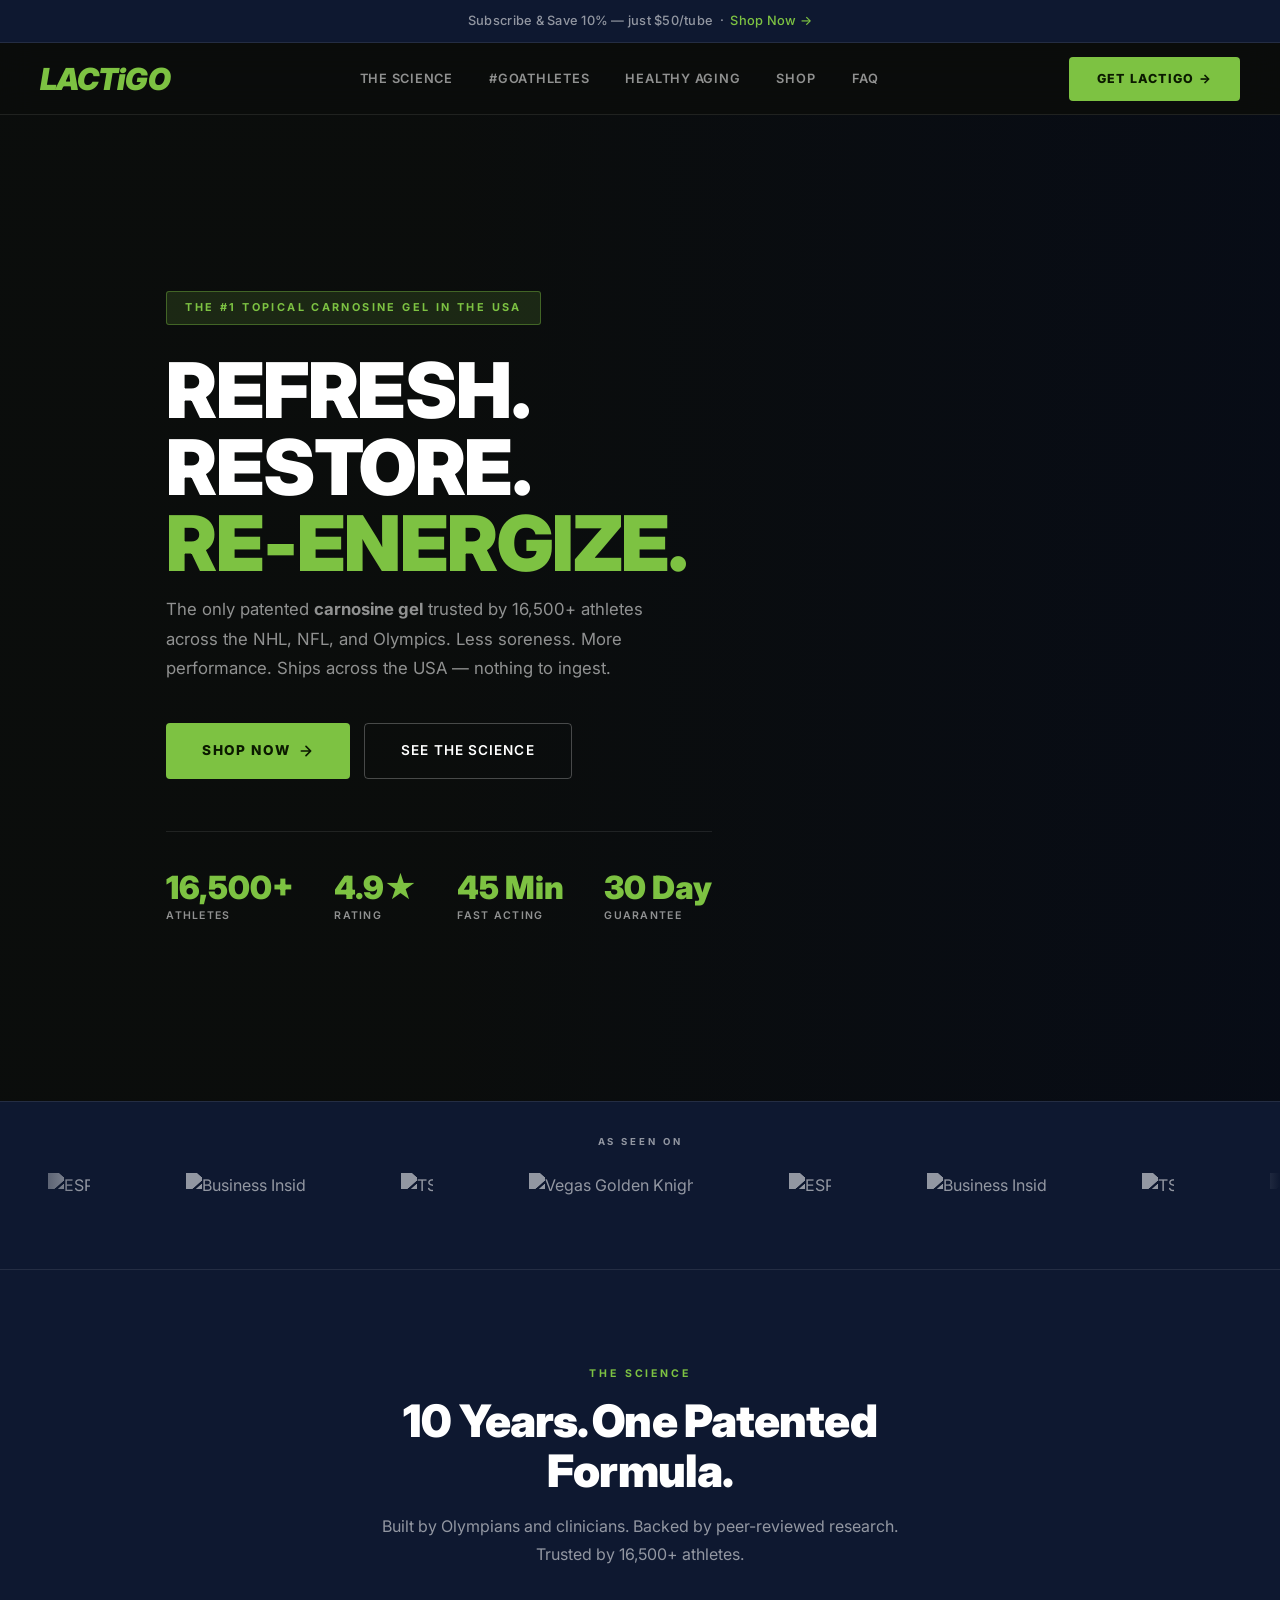
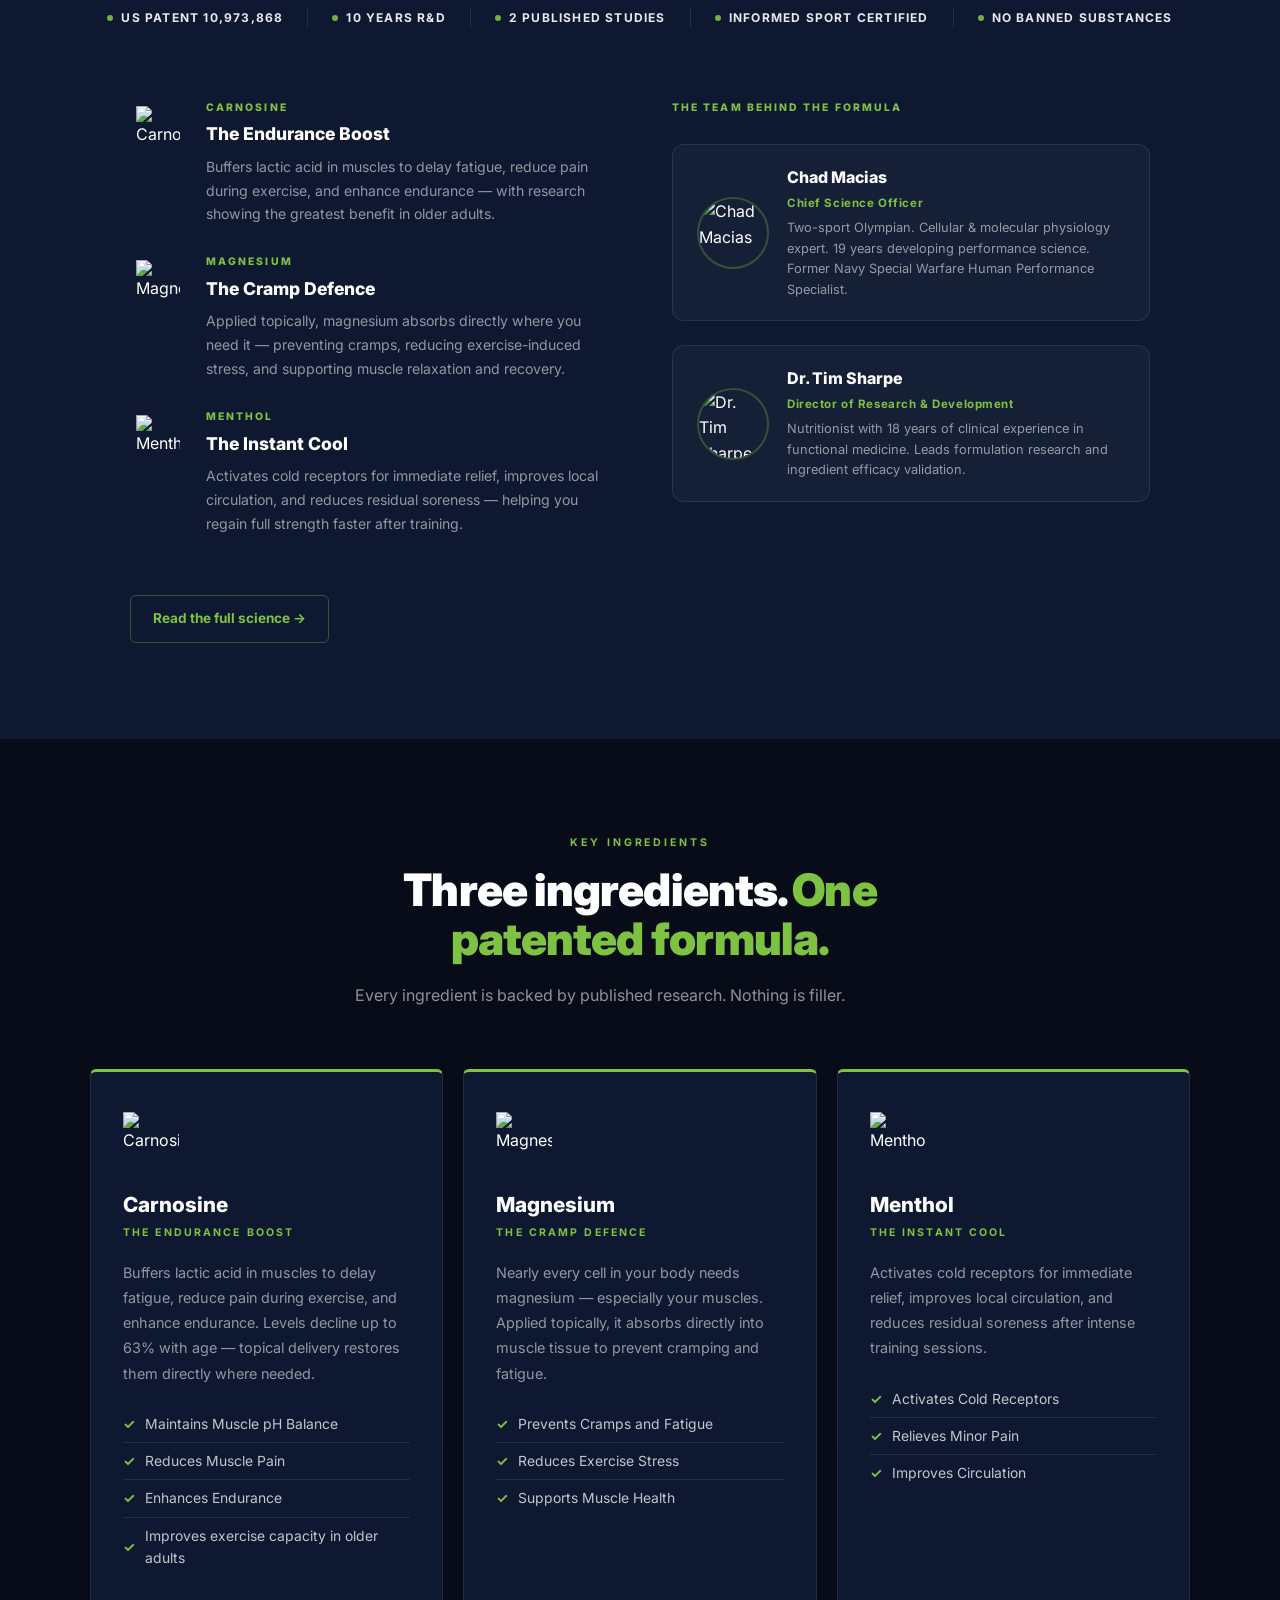
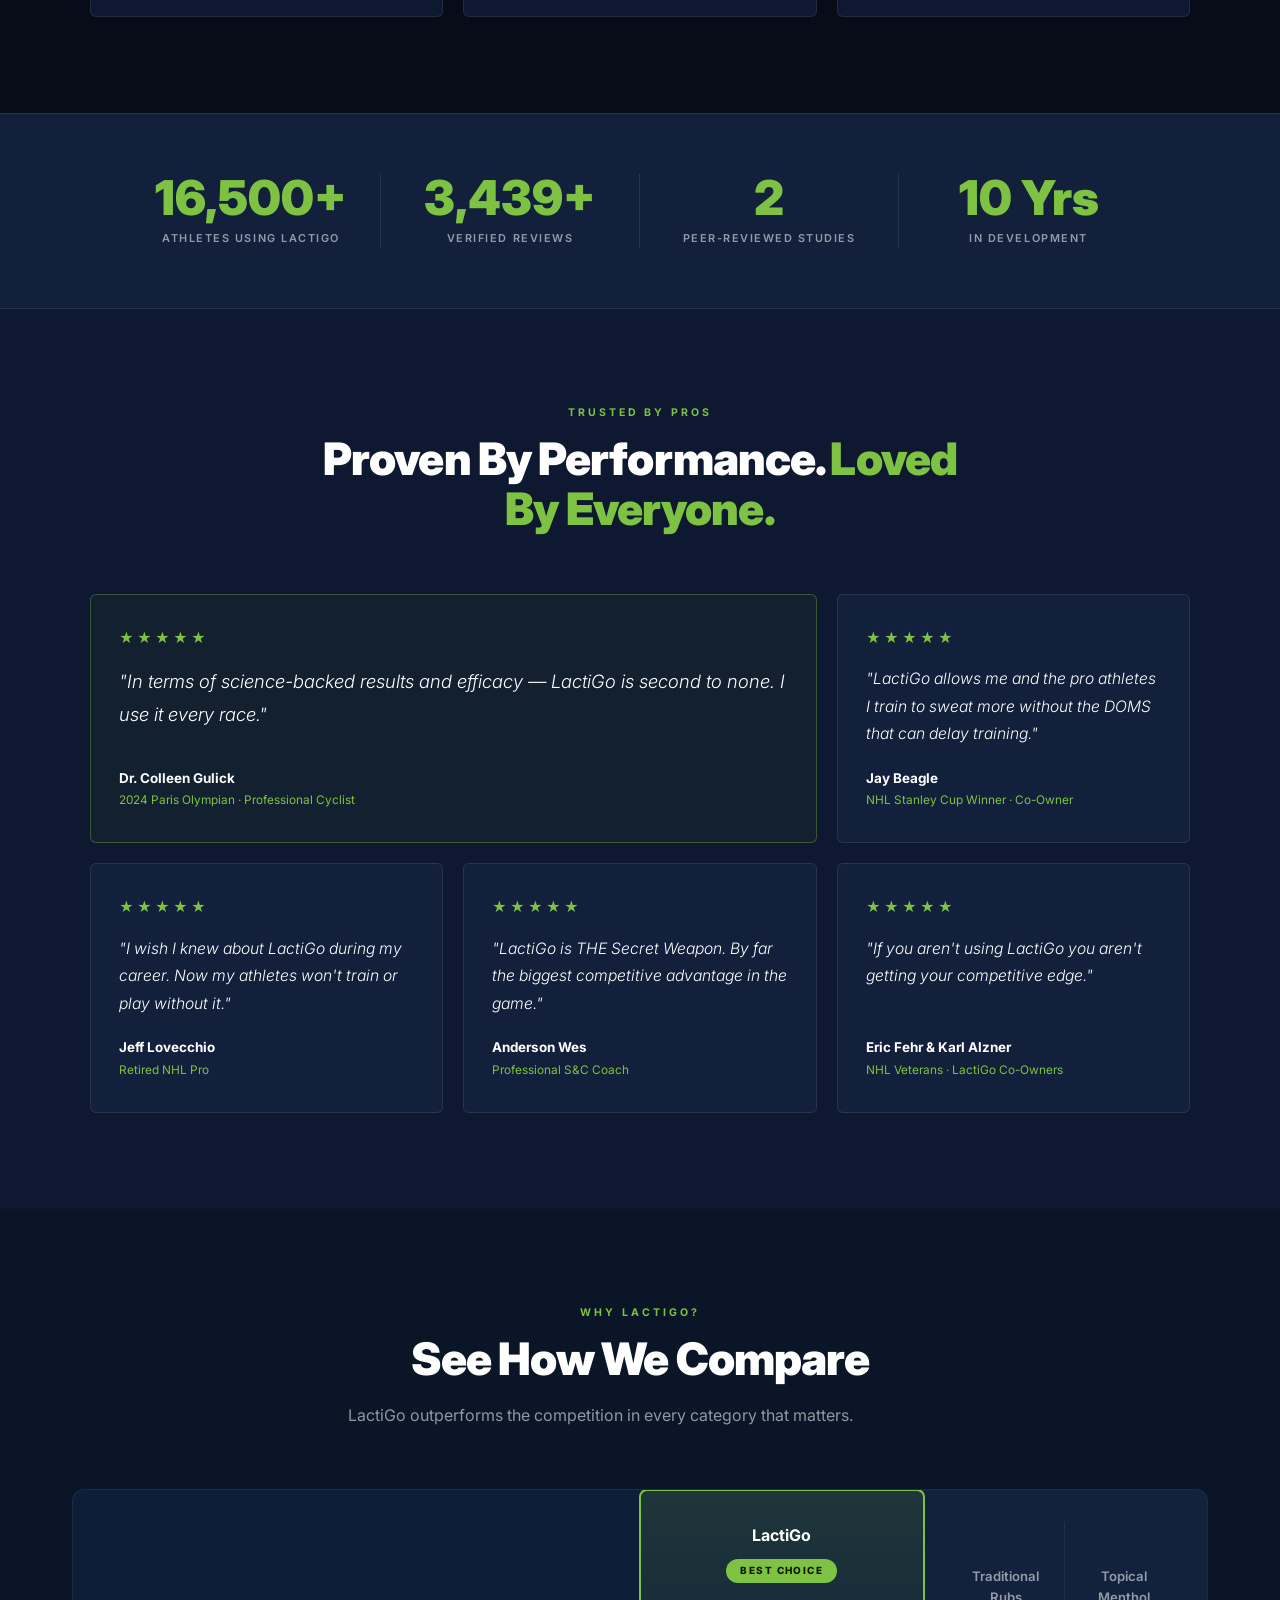
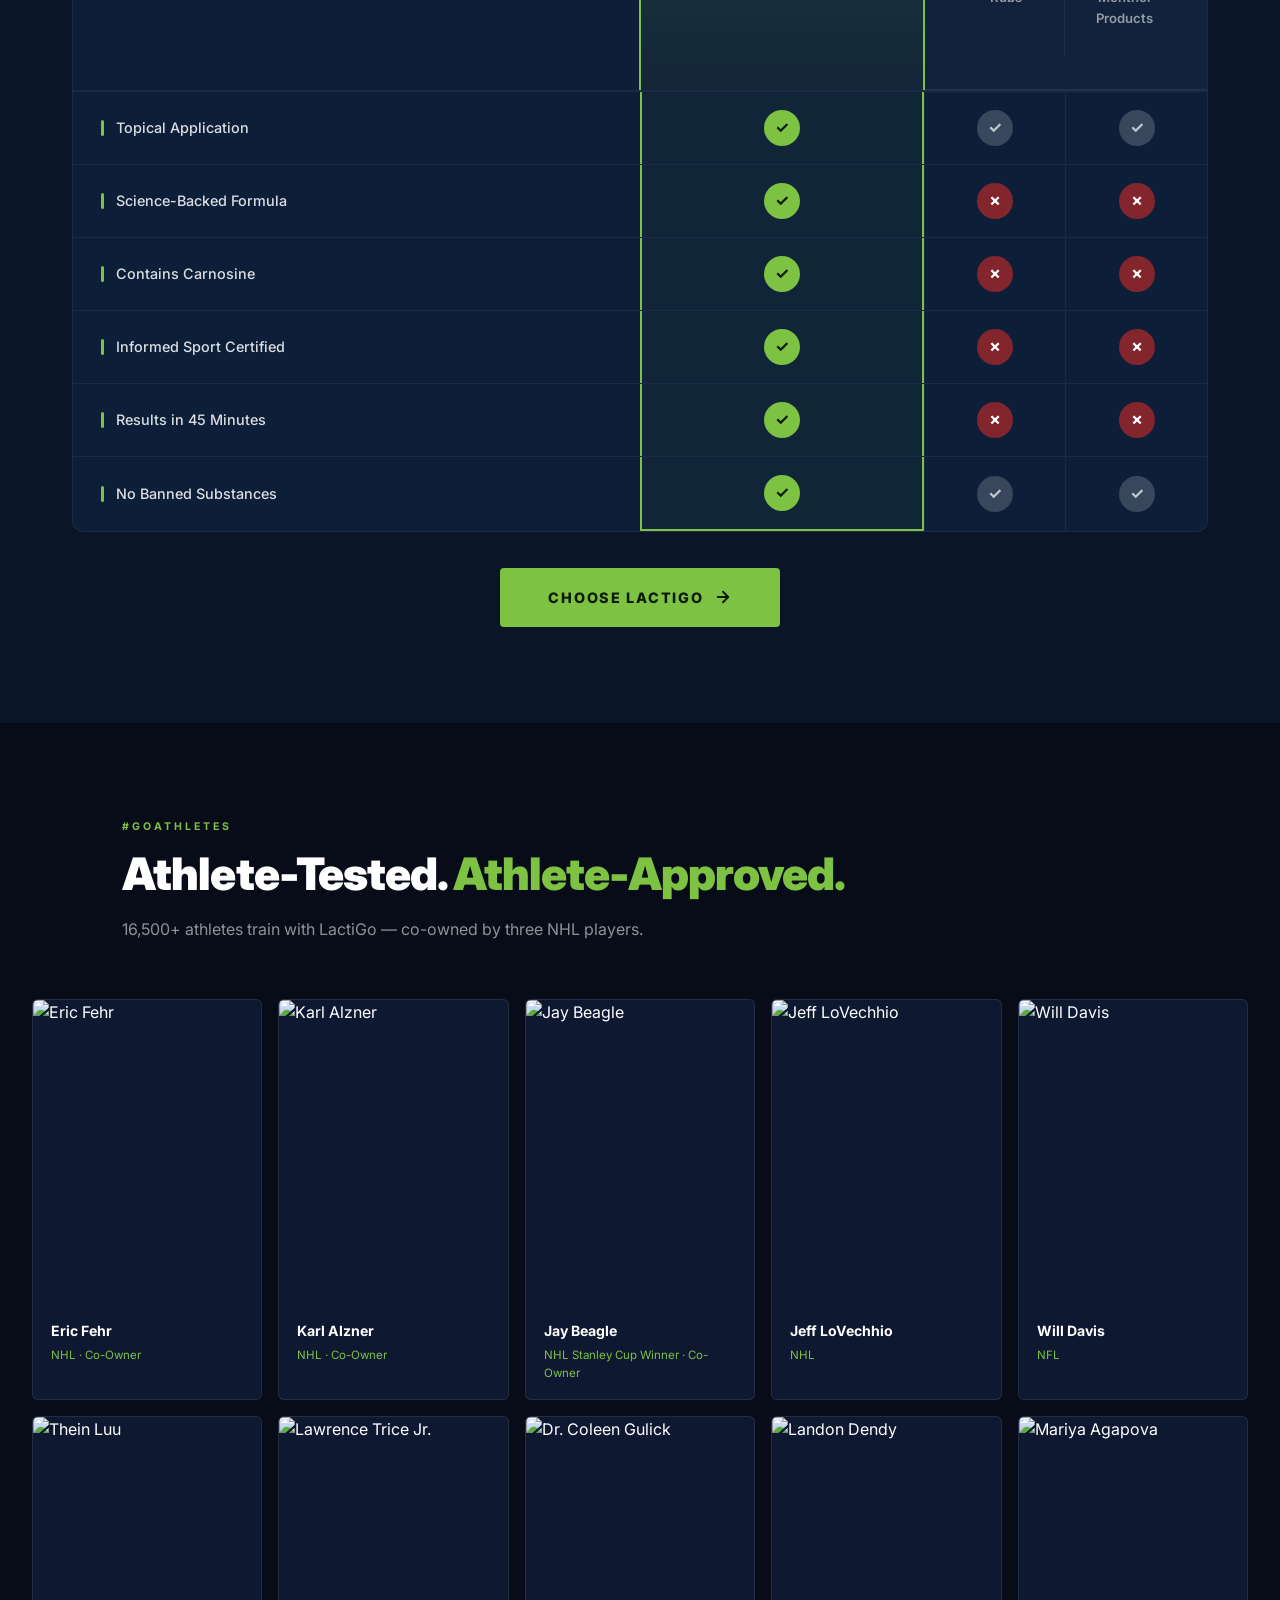
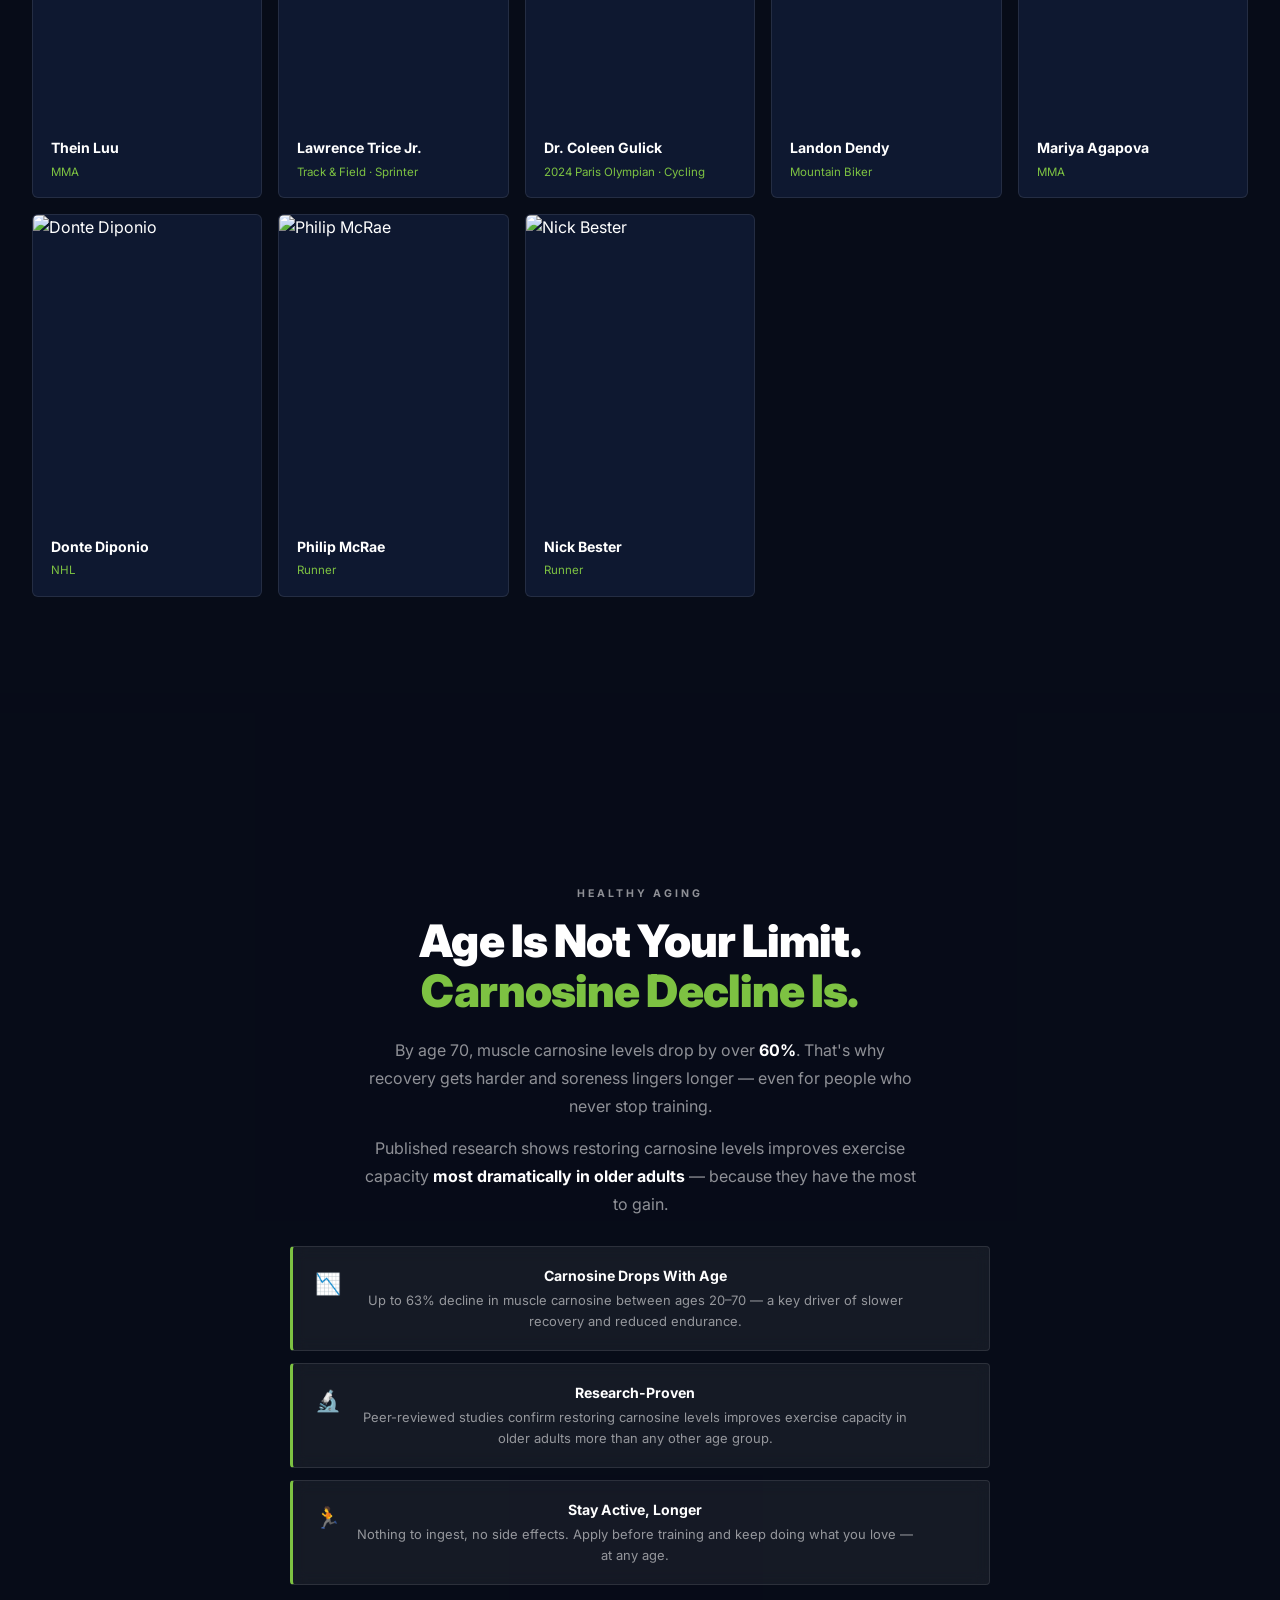
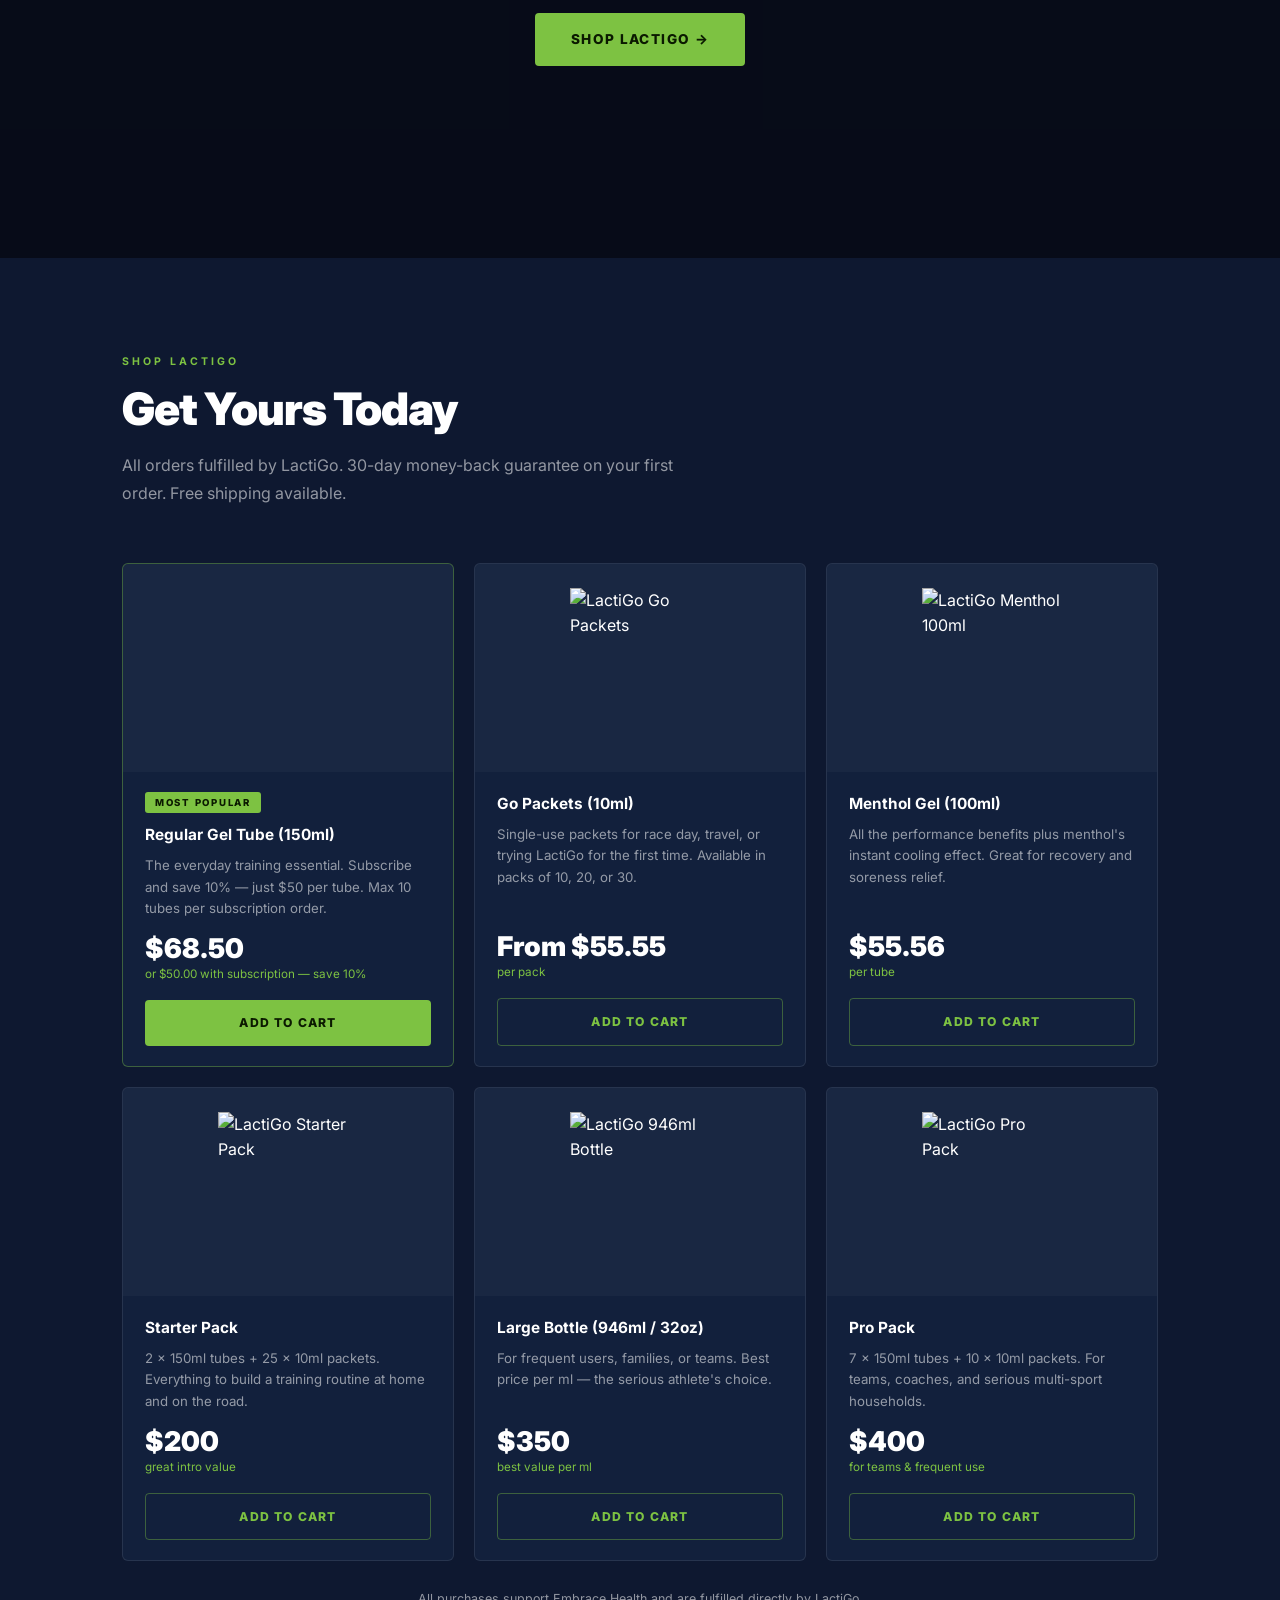
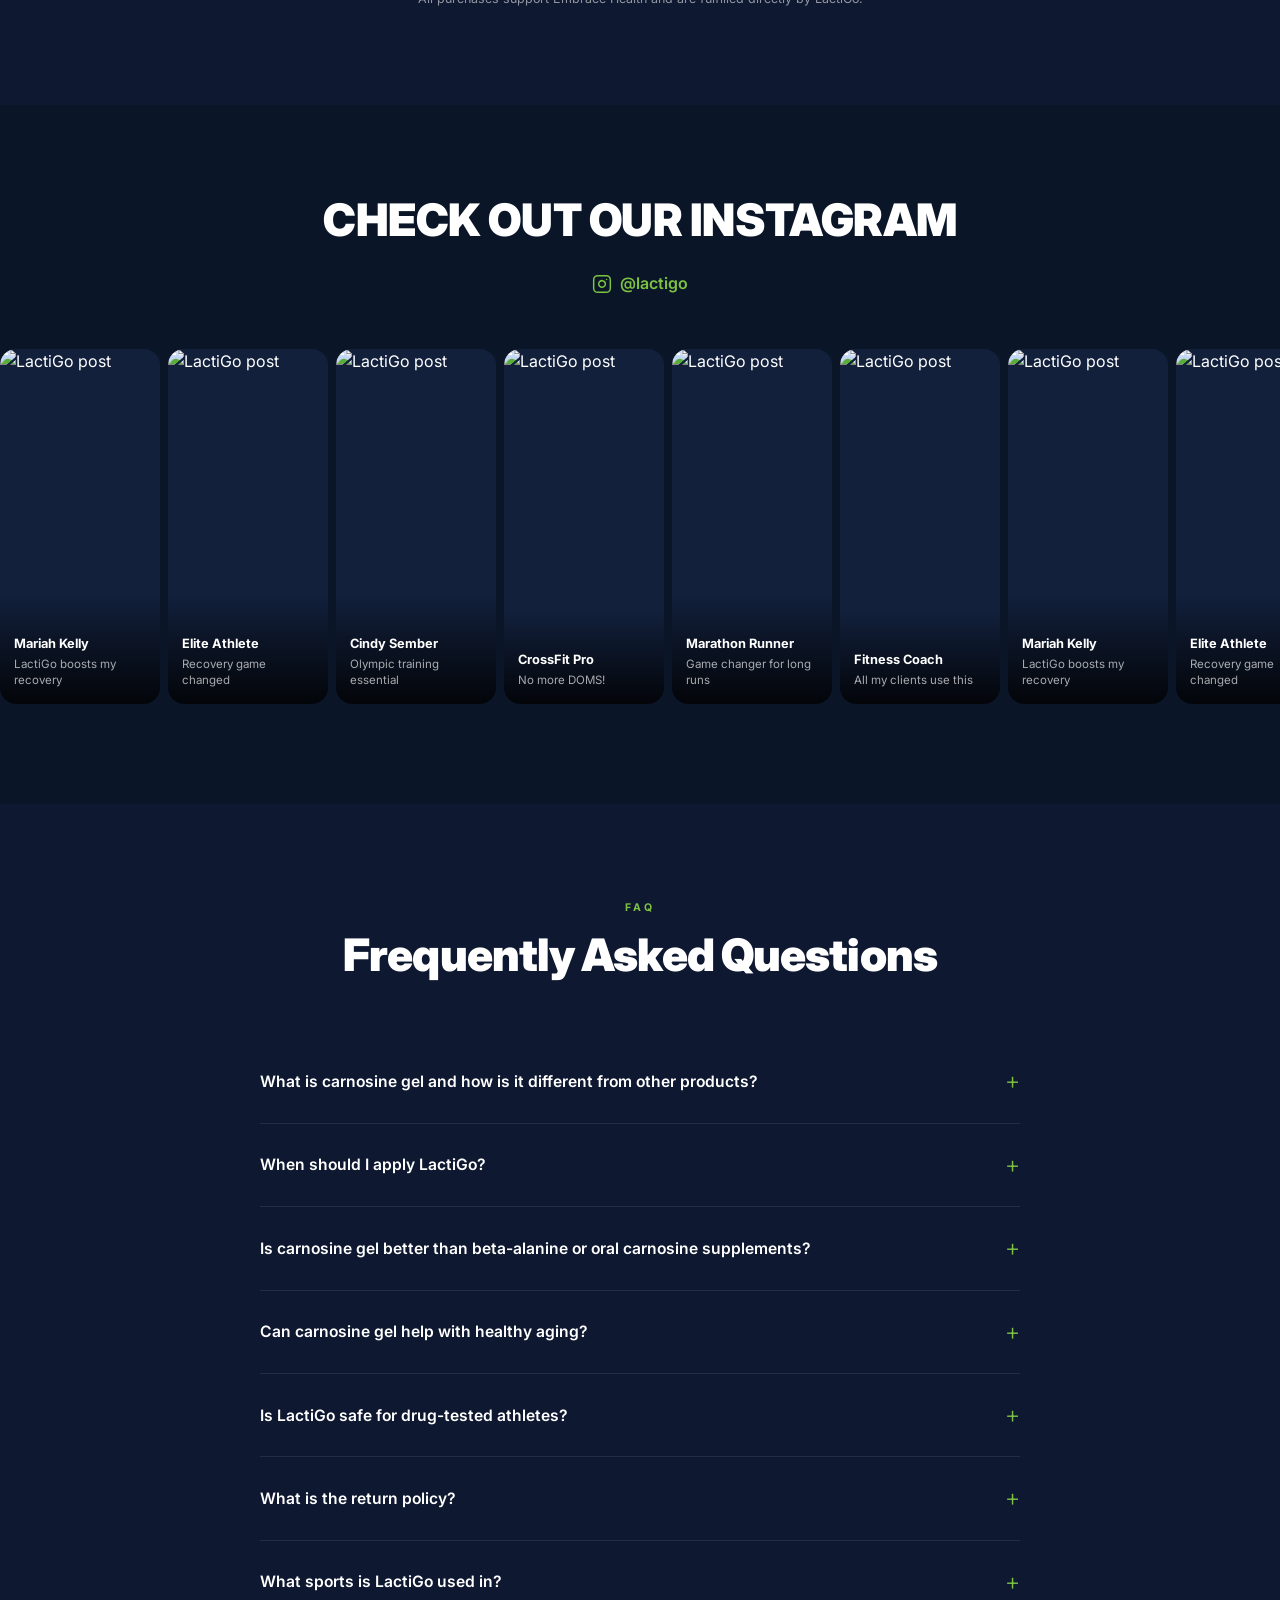
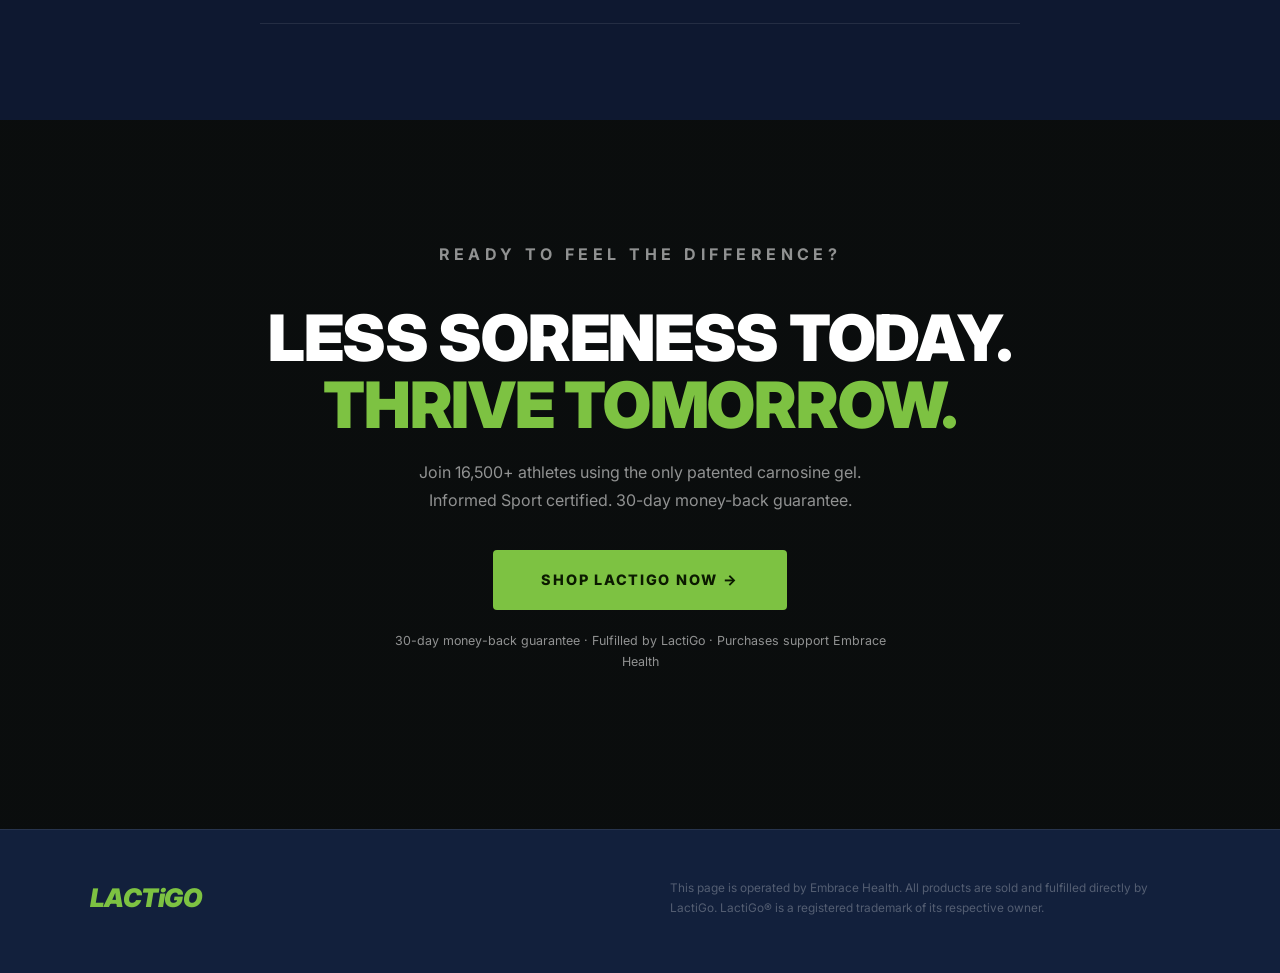
==== index.html @ 88b5ca6c "Initial commit - LactiGo carnosine gel affiliate site" ====
<!DOCTYPE html>
<html lang="en">
<head>
  <meta charset="UTF-8" />
  <meta name="viewport" content="width=device-width, initial-scale=1.0" />
  <title>Carnosine Gel USA | Patented Topical Carnosine Gel for Athletes | LactiGo</title>
  <meta name="description" content="The only patented topical carnosine gel available in the USA. Used by 16,500+ athletes across the NHL, NFL, and Olympics. Reduce soreness, prevent cramps, recover faster — results felt in 45 minutes. No pills. No injections." />
  <meta name="keywords" content="carnosine gel, carnosine gel USA, topical carnosine gel, carnosine gel for athletes, buy carnosine gel USA, carnosine gel healthy aging, LactiGo USA, beta-alanine alternative, muscle recovery gel, topical carnosine supplement, carnosine sports gel" />
  <meta name="author" content="Embrace Health" />
  <meta name="robots" content="index, follow" />
  <link rel="canonical" href="https://carnosineperformance.com/" />

  <!-- US geo-targeting -->
  <meta name="geo.region" content="US" />
  <meta name="geo.placename" content="United States" />
  <meta name="geo.position" content="37.09024;-95.712891" />
  <meta name="ICBM" content="37.09024, -95.712891" />
  <link rel="alternate" hreflang="en-US" href="https://carnosineperformance.com/" />
  <link rel="alternate" hreflang="en" href="https://carnosineperformance.com/" />

  <!-- Open Graph -->
  <meta property="og:type" content="website" />
  <meta property="og:url" content="https://carnosineperformance.com/" />
  <meta property="og:title" content="Carnosine Gel USA | Patented Topical Carnosine Gel for Athletes | LactiGo" />
  <meta property="og:description" content="The only patented topical carnosine gel in the USA. Used by 16,500+ NHL, NFL, and Olympic athletes. Less soreness. More performance. Results in 45 minutes." />
  <meta property="og:image" content="https://www.lactigo.com/cdn/shop/files/Lactigo_cover_1.png?v=1767977994" />
  <meta property="og:image:width" content="1200" />
  <meta property="og:image:height" content="630" />
  <meta property="og:site_name" content="Embrace Health" />
  <meta property="og:locale" content="en_US" />

  <!-- Twitter Card -->
  <meta name="twitter:card" content="summary_large_image" />
  <meta name="twitter:title" content="Carnosine Gel USA | Patented Topical Carnosine Gel | LactiGo" />
  <meta name="twitter:description" content="The only patented topical carnosine gel in the USA. Used by 16,500+ NHL, NFL, and Olympic athletes. Results in 45 minutes." />
  <meta name="twitter:image" content="https://www.lactigo.com/cdn/shop/files/Lactigo_cover_1.png?v=1767977994" />

  <!-- Product Schema -->
  <script type="application/ld+json">
  {
    "@context": "https://schema.org",
    "@type": "Product",
    "name": "LactiGo Topical Carnosine Gel",
    "description": "The only patented topical carnosine gel for athletes. Reduces soreness, prevents cramps, and enhances endurance. Available in the USA.",
    "brand": { "@type": "Brand", "name": "LactiGo" },
    "countryOfOrigin": { "@type": "Country", "name": "United States" },
    "url": "https://carnosineperformance.com/",
    "image": "https://www.lactigo.com/cdn/shop/files/bc6ca320-5bf3-453b-a24e-c6f91c76d6a4.png?v=1778024173",
    "aggregateRating": {
      "@type": "AggregateRating",
      "ratingValue": "4.9",
      "reviewCount": "3439",
      "bestRating": "5"
    },
    "offers": {
      "@type": "Offer",
      "url": "https://www.lactigo.com/collections/lactigo?refID=31591",
      "priceCurrency": "USD",
      "price": "68.50",
      "availability": "https://schema.org/InStock",
      "shippingDetails": {
        "@type": "OfferShippingDetails",
        "shippingDestination": { "@type": "DefinedRegion", "addressCountry": "US" }
      }
    },
    "review": [
      {
        "@type": "Review",
        "author": { "@type": "Person", "name": "Dr. Colleen Gulick" },
        "reviewBody": "In terms of science-backed results and efficacy — LactiGo is second to none. I use it every race.",
        "reviewRating": { "@type": "Rating", "ratingValue": "5" }
      },
      {
        "@type": "Review",
        "author": { "@type": "Person", "name": "Jay Beagle" },
        "reviewBody": "LactiGo allows me and the pro athletes I train to sweat more without the DOMS that can delay training.",
        "reviewRating": { "@type": "Rating", "ratingValue": "5" }
      },
      {
        "@type": "Review",
        "author": { "@type": "Person", "name": "Eric Fehr" },
        "reviewBody": "LactiGo is THE Secret Weapon. By far the biggest competitive advantage in the game.",
        "reviewRating": { "@type": "Rating", "ratingValue": "5" }
      }
    ]
  }
  </script>

  <!-- Organization Schema -->
  <script type="application/ld+json">
  {
    "@context": "https://schema.org",
    "@type": "Organization",
    "name": "Embrace Health",
    "url": "https://embracehealth.com",
    "description": "Embrace Health promotes science-backed health and performance products across the United States.",
    "areaServed": { "@type": "Country", "name": "United States" }
  }
  </script>

  <!-- FAQ Schema -->
  <script type="application/ld+json">
  {
    "@context": "https://schema.org",
    "@type": "FAQPage",
    "mainEntity": [
      {
        "@type": "Question",
        "name": "What is carnosine gel and how does it work?",
        "acceptedAnswer": { "@type": "Answer", "text": "Carnosine gel is a topical product that delivers carnosine directly through the skin to muscle tissue. Carnosine is a naturally occurring amino acid compound that buffers lactic acid in muscles, reducing fatigue and burn during exercise. LactiGo is the only patented topical carnosine gel available in the USA, protected under US Patent 10,973,868." }
      },
      {
        "@type": "Question",
        "name": "Where can I buy carnosine gel in the USA?",
        "acceptedAnswer": { "@type": "Answer", "text": "LactiGo topical carnosine gel is available online and ships throughout the United States. You can purchase directly through LactiGo's official website. Orders are fulfilled by LactiGo and typically ship within 1–2 business days." }
      },
      {
        "@type": "Question",
        "name": "Is carnosine gel better than beta-alanine supplements?",
        "acceptedAnswer": { "@type": "Answer", "text": "LactiGo topical carnosine gel delivers carnosine directly to target muscles without the tingling side effect (paresthesia) caused by oral beta-alanine. Topical delivery is targeted and fast-acting, with results typically felt within 45 minutes of application — compared to weeks of oral supplementation." }
      },
      {
        "@type": "Question",
        "name": "Can carnosine gel help with healthy aging?",
        "acceptedAnswer": { "@type": "Answer", "text": "Yes — and this is one of its most compelling uses. Muscle carnosine levels decline by up to 63% between ages 20 and 70, which contributes to slower recovery and reduced endurance. Published research shows restoring carnosine levels improves exercise capacity most dramatically in older adults." }
      },
      {
        "@type": "Question",
        "name": "Is LactiGo carnosine gel safe for drug-tested athletes in the USA?",
        "acceptedAnswer": { "@type": "Answer", "text": "Yes. LactiGo is Informed Sport certified — independently tested and verified free of banned substances. It is safe for use by athletes competing under USADA, WADA, and all major drug-testing bodies in the United States." }
      },
      {
        "@type": "Question",
        "name": "How is topical carnosine gel different from oral carnosine supplements?",
        "acceptedAnswer": { "@type": "Answer", "text": "Oral carnosine is largely broken down in the digestive system before reaching muscles. LactiGo's patented topical formula is designed to deliver carnosine directly through the skin to the target muscle, allowing for faster, more localised results without digestion losses." }
      }
    ]
  }
  </script>

  <link rel="preconnect" href="https://fonts.googleapis.com" />
  <link rel="preconnect" href="https://fonts.gstatic.com" crossorigin />
  <link href="https://fonts.googleapis.com/css2?family=Inter:wght@300;400;500;600;700;800;900&display=swap" rel="stylesheet" />

  <style>
    *, *::before, *::after { box-sizing: border-box; margin: 0; padding: 0; }

    :root {
      --green:   #7DC242;
      --green-d: #5fa030;
      --green-bg: rgba(125,194,66,0.12);
      --black:   #070c18;
      --dark:    #0b1122;
      --dark2:   #0e1830;
      --dark3:   #12203c;
      --navy:    #0a1628;
      --navy2:   #0d1e38;
      --white:   #ffffff;
      --muted:   rgba(255,255,255,0.55);
      --border:  rgba(255,255,255,0.09);
      --font:    'Inter', sans-serif;
    }

    html { scroll-behavior: smooth; }
    body { background: var(--black); color: var(--white); font-family: var(--font); -webkit-font-smoothing: antialiased; overflow-x: hidden; line-height: 1.6; }
    a { color: inherit; text-decoration: none; }
    ul { list-style: none; }
    img { max-width: 100%; display: block; }
    .container { max-width: 1200px; margin: 0 auto; padding: 0 32px; }

    /* ── ANNOUNCEMENT ── */
    .announcement {
      background: var(--dark2); border-bottom: 1px solid var(--border);
      text-align: center; padding: 11px 20px;
      font-size: 0.8rem; font-weight: 500; color: var(--muted); letter-spacing: 0.02em;
    }
    .announcement strong { color: var(--white); }
    .announcement a { color: var(--green); }

    /* ── NAV ── */
    nav {
      position: sticky; top: 0; z-index: 100;
      background: rgba(11,13,11,0.96); backdrop-filter: blur(16px);
      border-bottom: 1px solid var(--border);
      padding: 0 40px; display: flex; align-items: center; justify-content: space-between; height: 72px;
    }
    .nav-logo { font-size: 1.9rem; font-weight: 900; color: var(--green); letter-spacing: -0.03em; font-style: italic; }
    .nav-links { display: flex; gap: 36px; }
    .nav-links a { font-size: 0.8rem; font-weight: 600; letter-spacing: 0.06em; color: var(--muted); transition: color 0.2s; text-transform: uppercase; }
    .nav-links a:hover { color: var(--white); }
    .nav-cta { background: var(--green); color: #0b1a00; font-size: 0.78rem; font-weight: 800; letter-spacing: 0.1em; text-transform: uppercase; padding: 12px 28px; border-radius: 4px; transition: background 0.2s; }
    .nav-cta:hover { background: var(--green-d); }
    @media (max-width: 900px) { nav { padding: 0 20px; } .nav-links { display: none; } }

    /* ── HERO VIDEO ── */
    .hero {
      position: relative; min-height: 100vh;
      display: flex; align-items: center; overflow: hidden;
    }
    .hero-video-wrap {
      position: absolute; inset: 0; z-index: 0; pointer-events: none; overflow: hidden;
      background: var(--black);
    }
    .hero-video-wrap video {
      position: absolute; top: 50%; left: 50%;
      min-width: 100%; min-height: 100%;
      width: auto; height: auto;
      transform: translate(-50%, -50%);
      object-fit: cover;
    }
    .hero-overlay {
      position: absolute; inset: 0; z-index: 1;
      background: linear-gradient(to right, rgba(11,13,11,0.92) 35%, rgba(11,13,11,0.5) 70%, rgba(11,13,11,0.15) 100%);
    }
    .hero-content {
      position: relative; z-index: 2;
      padding: 80px 64px; max-width: 680px;
      margin-left: clamp(32px, 8vw, 140px);
    }
    .hero-badge {
      display: inline-block;
      background: rgba(125,194,66,0.15); border: 1px solid rgba(125,194,66,0.4); color: var(--green);
      font-size: 0.68rem; font-weight: 700; letter-spacing: 0.22em; text-transform: uppercase;
      padding: 7px 18px; border-radius: 3px; margin-bottom: 28px;
    }
    .hero h1 { font-size: clamp(3rem, 6vw, 5.5rem); font-weight: 900; line-height: 1.0; letter-spacing: -0.02em; margin-bottom: 12px; }
    .hero h1 .green { color: var(--green); display: block; }
    .hero-sub { font-size: 1.05rem; color: var(--muted); max-width: 480px; margin-bottom: 40px; line-height: 1.75; }
    .hero-btns { display: flex; gap: 14px; flex-wrap: wrap; margin-bottom: 52px; }
    .btn-green {
      display: inline-flex; align-items: center; gap: 8px;
      background: var(--green); color: #0b1a00;
      font-size: 0.85rem; font-weight: 800; letter-spacing: 0.1em; text-transform: uppercase;
      padding: 16px 36px; border-radius: 4px; transition: background 0.2s, transform 0.15s;
    }
    .btn-green:hover { background: var(--green-d); transform: translateY(-1px); }
    .btn-ghost {
      display: inline-block; border: 1px solid rgba(255,255,255,0.25); color: var(--white);
      font-size: 0.85rem; font-weight: 600; letter-spacing: 0.08em; text-transform: uppercase;
      padding: 16px 36px; border-radius: 4px; transition: border-color 0.2s;
    }
    .btn-ghost:hover { border-color: rgba(255,255,255,0.6); }
    .hero-stats { display: flex; gap: 40px; padding-top: 40px; border-top: 1px solid var(--border); }
    .hstat-num { font-size: 2rem; font-weight: 900; color: var(--green); line-height: 1; }
    .hstat-lbl { font-size: 0.66rem; font-weight: 600; letter-spacing: 0.12em; text-transform: uppercase; color: var(--muted); margin-top: 4px; }

    /* ── AS SEEN ON MARQUEE ── */
    .seen-on {
      background: var(--dark2); border-top: 1px solid var(--border); border-bottom: 1px solid var(--border);
      padding: 32px 0; overflow: hidden;
    }
    .seen-on-label {
      text-align: center; font-size: 0.6rem; font-weight: 700; letter-spacing: 0.3em;
      text-transform: uppercase; color: var(--muted); margin-bottom: 24px;
    }
    .seen-on-track { overflow: hidden; position: relative; }
    .seen-on-track::before,
    .seen-on-track::after {
      content: ''; position: absolute; top: 0; bottom: 0; width: 80px; z-index: 2; pointer-events: none;
    }
    .seen-on-track::before { left: 0; background: linear-gradient(to right, var(--dark2), transparent); }
    .seen-on-track::after  { right: 0; background: linear-gradient(to left,  var(--dark2), transparent); }
    .seen-on-inner { display: inline-flex; animation: marqueeLogo 20s linear infinite; white-space: nowrap; }
    .seen-on-inner:hover { animation-play-state: paused; }
    .seen-on-logo { display: inline-flex; align-items: center; padding: 0 48px; }
    .seen-on-logo img { height: 64px; width: auto; opacity: 0.55; filter: grayscale(1) brightness(10); transition: opacity 0.2s; }
    .seen-on-logo img:hover { opacity: 0.9; }
    @keyframes marqueeLogo { 0% { transform: translateX(0); } 100% { transform: translateX(-50%); } }

    /* ── SECTION BASE ── */
    section { padding: 96px 0; }
    .section-label { font-size: 0.66rem; font-weight: 700; letter-spacing: 0.28em; text-transform: uppercase; color: var(--green); margin-bottom: 14px; }
    .section-title { font-size: clamp(1.8rem, 3.5vw, 3rem); font-weight: 900; letter-spacing: -0.02em; line-height: 1.1; margin-bottom: 16px; }
    .section-title .green { color: var(--green); }
    .section-sub { font-size: 1rem; color: var(--muted); line-height: 1.75; max-width: 560px; }
    .section-head { max-width: 640px; margin: 0 auto 60px; text-align: center; }

    /* ── HOW IT WORKS (TIMELINE) ── */
    .how { background: var(--navy); }
    /* Science section */
    .sci { background: var(--dark2); padding: 96px 0; }
    .sci-proof { display: flex; flex-wrap: nowrap; gap: 12px 24px; justify-content: center; margin-bottom: 72px; white-space: nowrap; overflow-x: auto; }
    .sci-proof-item { display: flex; align-items: center; gap: 8px; font-size: 0.75rem; font-weight: 700; letter-spacing: 0.1em; text-transform: uppercase; color: var(--white); opacity: 0.9; flex-shrink: 0; }
    .sci-proof-item .dot { width: 6px; height: 6px; background: var(--green); border-radius: 50%; flex-shrink: 0; }
    .sci-proof-divider { width: 1px; height: 20px; background: var(--border); flex-shrink: 0; }
    .sci-body { display: grid; grid-template-columns: 1fr 1fr; gap: 64px; max-width: 1100px; margin: 0 auto; padding: 0 40px; align-items: start; }
    @media (max-width: 860px) { .sci-body { grid-template-columns: 1fr; gap: 40px; } }
    .sci-ingredients { display: flex; flex-direction: column; gap: 28px; }
    .sci-ing { display: grid; grid-template-columns: 56px 1fr; gap: 0 20px; align-items: start; }
    .sci-ing-icon { width: 56px; height: 56px; display: flex; align-items: center; justify-content: center; }
    .sci-ing-icon img { width: 44px; height: 44px; object-fit: contain; }
    .sci-ing-label { font-size: 0.65rem; font-weight: 800; letter-spacing: 0.2em; text-transform: uppercase; color: var(--green); margin-bottom: 4px; }
    .sci-ing-title { font-size: 1.1rem; font-weight: 800; margin-bottom: 6px; }
    .sci-ing-text { font-size: 0.88rem; color: var(--muted); line-height: 1.7; }
    .sci-team { display: flex; flex-direction: column; gap: 24px; }
    .sci-team-head { font-size: 0.65rem; font-weight: 800; letter-spacing: 0.2em; text-transform: uppercase; color: var(--green); margin-bottom: 4px; }
    .sci-expert { display: grid; grid-template-columns: 72px 1fr; gap: 18px; align-items: center; background: rgba(255,255,255,0.03); border: 1px solid var(--border); border-radius: 12px; padding: 20px 24px; }
    .sci-expert img { width: 72px; height: 72px; border-radius: 50%; object-fit: cover; object-position: top; border: 2px solid rgba(125,194,66,0.3); }
    .sci-expert-name { font-size: 1rem; font-weight: 800; margin-bottom: 3px; }
    .sci-expert-role { font-size: 0.72rem; color: var(--green); font-weight: 700; letter-spacing: 0.05em; margin-bottom: 6px; }
    .sci-expert-bio { font-size: 0.8rem; color: var(--muted); line-height: 1.6; }
    .sci-cta { margin-top: 32px; }
    .sci-cta a { display: inline-flex; align-items: center; gap: 8px; font-size: 0.85rem; font-weight: 700; color: var(--green); text-decoration: none; border: 1px solid rgba(125,194,66,0.35); border-radius: 6px; padding: 12px 22px; transition: background 0.2s, border-color 0.2s; }
    .sci-cta a:hover { background: rgba(125,194,66,0.1); border-color: var(--green); }
    .timeline { max-width: 800px; margin: 0 auto; }
    .tl-item { display: grid; grid-template-columns: 72px 48px 1fr; align-items: start; }
    .tl-time { font-size: 0.95rem; font-weight: 700; color: var(--green); font-family: monospace; text-align: right; padding-right: 0; padding-top: 22px; }
    .tl-track { display: flex; flex-direction: column; align-items: center; padding-top: 16px; }
    .tl-dot { width: 34px; height: 34px; background: var(--green); border-radius: 50%; display: flex; align-items: center; justify-content: center; flex-shrink: 0; }
    .tl-dot::after { content: '✓'; color: #0b1a00; font-weight: 900; font-size: 1rem; line-height: 1; }
    .tl-line { width: 2px; flex: 1; min-height: 48px; background: rgba(125,194,66,0.3); margin-top: 4px; }
    .tl-item:last-child .tl-line { display: none; }
    .tl-card { background: rgba(255,255,255,0.03); border: 1px solid rgba(125,194,66,0.2); border-radius: 10px; padding: 22px 28px; margin: 8px 0 28px 18px; }
    .tl-card h3 { font-size: 0.72rem; font-weight: 800; letter-spacing: 0.2em; text-transform: uppercase; color: var(--green); margin-bottom: 12px; }
    .tl-card p { font-size: 0.9rem; color: rgba(255,255,255,0.65); line-height: 1.75; }
    .tl-stat { margin-top: 18px; padding-top: 16px; border-top: 1px solid var(--border); display: flex; align-items: baseline; gap: 10px; }
    .tl-stat-num { font-size: 2.4rem; font-weight: 900; color: var(--green); line-height: 1; }
    .tl-stat-lbl { font-size: 0.85rem; color: var(--muted); }

    /* ── INGREDIENTS ── */
    .ingredients { background: var(--black); }
    .ing-grid { display: grid; grid-template-columns: repeat(3,1fr); gap: 20px; max-width: 1100px; margin: 0 auto; }
    @media (max-width: 768px) { .ing-grid { grid-template-columns: 1fr; } }
    .ing-card { background: var(--dark2); border: 1px solid var(--border); border-top: 3px solid var(--green); border-radius: 6px; padding: 40px 32px; }
    .ing-icon { width: 56px; height: 56px; margin-bottom: 20px; }
    .ing-name { font-size: 1.3rem; font-weight: 800; margin-bottom: 4px; }
    .ing-role { font-size: 0.66rem; font-weight: 700; letter-spacing: 0.2em; text-transform: uppercase; color: var(--green); margin-bottom: 18px; }
    .ing-card p { font-size: 0.9rem; color: var(--muted); line-height: 1.75; margin-bottom: 20px; }
    .check-list li { font-size: 0.87rem; color: rgba(255,255,255,0.75); padding: 7px 0; border-bottom: 1px solid var(--border); display: flex; align-items: center; gap: 10px; }
    .check-list li:last-child { border-bottom: none; }
    .check-list li::before { content: '✓'; color: var(--green); font-weight: 700; flex-shrink: 0; }

    /* ── STATS ── */
    .stats-bar { background: var(--dark3); border-top: 1px solid var(--border); border-bottom: 1px solid var(--border); padding: 60px 0; }
    .stats-inner { display: grid; grid-template-columns: repeat(4,1fr); max-width: 1100px; margin: 0 auto; padding: 0 32px; }
    @media (max-width: 768px) { .stats-inner { grid-template-columns: repeat(2,1fr); gap: 32px; } }
    .sitem { text-align: center; border-right: 1px solid var(--border); padding: 0 24px; }
    .sitem:last-child { border-right: none; }
    .snum { font-size: 3rem; font-weight: 900; color: var(--green); line-height: 1; margin-bottom: 8px; }
    .slbl { font-size: 0.68rem; font-weight: 600; letter-spacing: 0.14em; text-transform: uppercase; color: var(--muted); }

    /* ── TESTIMONIALS ── */
    .testimonials { background: var(--dark2); }
    .testi-grid { display: grid; grid-template-columns: repeat(3,1fr); gap: 20px; max-width: 1100px; margin: 0 auto; }
    @media (max-width: 900px) { .testi-grid { grid-template-columns: 1fr; } }
    .testi-card { background: var(--dark3); border: 1px solid var(--border); border-radius: 6px; padding: 32px 28px; display: flex; flex-direction: column; }
    .testi-card.featured { border-color: rgba(125,194,66,0.35); background: rgba(125,194,66,0.05); grid-column: span 2; }
    @media (max-width: 900px) { .testi-card.featured { grid-column: span 1; } }
    .testi-stars { color: var(--green); font-size: 0.88rem; letter-spacing: 3px; margin-bottom: 16px; }
    .testi-quote { font-size: 0.98rem; font-style: italic; color: var(--white); line-height: 1.75; margin-bottom: 20px; flex: 1; font-weight: 300; }
    .testi-card.featured .testi-quote { font-size: 1.15rem; }
    .testi-photo { width: 48px; height: 48px; border-radius: 50%; object-fit: cover; border: 2px solid var(--green); }
    .testi-meta { display: flex; align-items: center; gap: 14px; }
    .testi-name { font-size: 0.84rem; font-weight: 700; }
    .testi-title { font-size: 0.74rem; color: var(--green); margin-top: 2px; }

    /* ── COMPARE TABLE ── */
    .compare { background: var(--navy); }
    .compare-wrap { max-width: 1200px; margin: 0 auto; }
    .compare-table {
      background: var(--navy2); border-radius: 12px; overflow: hidden;
      border: 1px solid rgba(255,255,255,0.06);
    }
    .compare-cols { display: grid; grid-template-columns: 2fr 1fr 1fr; }

    /* Column headers */
    .col-head { padding: 32px 24px; text-align: center; }
    .col-head.empty { background: transparent; }
    .col-head.lactigo {
      background: linear-gradient(180deg, rgba(125,194,66,0.15) 0%, rgba(125,194,66,0.05) 100%);
      border: 2px solid var(--green); border-bottom: none;
      border-radius: 8px 8px 0 0; margin: -1px; margin-bottom: 0;
      position: relative;
    }
    .col-head.other { background: rgba(255,255,255,0.02); border-bottom: 1px solid var(--border); }
    .col-head.other:first-of-type { border-left: 1px solid var(--border); }

    .col-product-img { width: 80px; margin: 0 auto 12px; }
    .col-brand { font-size: 1rem; font-weight: 700; margin-bottom: 8px; }
    .col-badge {
      display: inline-block; background: var(--green); color: #0b1a00;
      font-size: 0.62rem; font-weight: 800; letter-spacing: 0.15em; text-transform: uppercase;
      padding: 4px 14px; border-radius: 20px;
    }
    .col-other-name { font-size: 0.82rem; font-weight: 600; color: var(--muted); padding-top: 16px; }

    /* Compare rows */
    .compare-row { display: grid; grid-template-columns: 2fr 1fr 1fr; border-top: 1px solid rgba(255,255,255,0.06); }
    .compare-row:first-child { border-top: none; }
    .cr-feature {
      padding: 18px 28px; font-size: 0.9rem; font-weight: 500;
      display: flex; align-items: center; gap: 12px; color: rgba(255,255,255,0.85);
    }
    .cr-feature::before { content: ''; width: 3px; height: 16px; background: var(--green); border-radius: 2px; flex-shrink: 0; }
    .cr-cell {
      padding: 18px 24px; display: flex; align-items: center; justify-content: center;
    }
    .cr-cell.lactigo-col { background: rgba(125,194,66,0.04); border-left: 2px solid var(--green); border-right: 2px solid var(--green); }
    .cr-cell.last { border-bottom: 2px solid var(--green); }

    /* Circle icons */
    .icon-circle {
      width: 36px; height: 36px; border-radius: 50%;
      display: flex; align-items: center; justify-content: center;
      font-size: 1rem; font-weight: 700; flex-shrink: 0;
    }
    .ic-yes { background: var(--green); color: #0b1a00; }
    .ic-partial { background: rgba(255,255,255,0.18); color: rgba(255,255,255,0.7); }
    .ic-no { background: rgba(180,40,40,0.7); color: #fff; }

    /* CTA below table */
    .compare-cta { text-align: center; margin-top: 36px; }
    .btn-green-lg {
      display: inline-flex; align-items: center; gap: 10px;
      background: var(--green); color: #0b1a00;
      font-size: 0.9rem; font-weight: 800; letter-spacing: 0.12em; text-transform: uppercase;
      padding: 18px 48px; border-radius: 4px; transition: background 0.2s, transform 0.15s;
    }
    .btn-green-lg:hover { background: var(--green-d); transform: translateY(-2px); }

    /* ── ATHLETES ── */
    .athletes { background: var(--black); }
    .athletes-head { max-width: 1100px; margin: 0 auto 56px; padding: 0 32px; }
    .athlete-grid { display: grid; grid-template-columns: repeat(5,1fr); gap: 16px; max-width: 1300px; margin: 0 auto; padding: 0 32px; }
    @media (max-width: 1100px) { .athlete-grid { grid-template-columns: repeat(4,1fr); } }
    @media (max-width: 800px) { .athlete-grid { grid-template-columns: repeat(3,1fr); } }
    @media (max-width: 500px) { .athlete-grid { grid-template-columns: repeat(2,1fr); } }
    .athlete-card { background: var(--dark2); border: 1px solid var(--border); border-radius: 6px; overflow: hidden; display: block; cursor: default; color: inherit; transition: border-color 0.2s, transform 0.2s; }
    .athlete-card:hover { border-color: rgba(125,194,66,0.5); transform: translateY(-3px); box-shadow: 0 8px 32px rgba(125,194,66,0.12); }
    .athlete-card img { width: 100%; aspect-ratio: 3/4; object-fit: cover; object-position: top; }
    .athlete-info { padding: 16px 18px; }
    .athlete-name { font-size: 0.88rem; font-weight: 700; }
    .athlete-sport { font-size: 0.72rem; color: var(--green); margin-top: 3px; }

    /* ── HEALTHY AGING ── */
    .aging {
      position: relative; min-height: 680px;
      display: flex; align-items: center;
      overflow: hidden;
    }
    .aging-bg {
      position: absolute; inset: 0; z-index: 0;
      background: url('https://cdn.shopify.com/s/files/1/1941/4965/files/the-science-family-hike.webp') center/cover no-repeat;
    }
    .aging-bg::after {
      content: ''; position: absolute; inset: 0;
      background: rgba(7,12,24,0.72);
    }
    .aging-inner { position: relative; z-index: 1; width: 100%; max-width: 780px; margin: 0 auto; padding: 96px 40px; text-align: center; }
    .aging-inner h2 { font-size: clamp(2rem, 3.5vw, 3.2rem); font-weight: 900; letter-spacing: -0.02em; line-height: 1.1; margin-bottom: 20px; }
    .aging-inner h2 .green { color: var(--green); }
    .aging-inner p { color: var(--muted); margin-bottom: 14px; line-height: 1.75; max-width: 560px; margin-left: auto; margin-right: auto; }
    .aging-inner p strong { color: var(--white); }
    .aging-cards { display: flex; flex-direction: column; gap: 12px; margin-top: 28px; }
    .aging-card { background: rgba(255,255,255,0.06); border: 1px solid rgba(255,255,255,0.1); border-left: 3px solid var(--green); border-radius: 4px; padding: 18px 22px; display: flex; gap: 14px; align-items: flex-start; backdrop-filter: blur(8px); }
    .aging-card .icon { font-size: 1.3rem; flex-shrink: 0; margin-top: 2px; }
    .aging-card h4 { font-size: 0.88rem; font-weight: 700; margin-bottom: 3px; }
    .aging-card p { font-size: 0.81rem; color: var(--muted); line-height: 1.6; margin: 0; }

    /* ── PRODUCTS ── */
    .products { background: var(--dark2); }
    .products-head { max-width: 1100px; margin: 0 auto 56px; padding: 0 32px; }
    .product-grid { display: grid; grid-template-columns: repeat(3,1fr); gap: 20px; max-width: 1100px; margin: 0 auto; padding: 0 32px; }
    @media (max-width: 900px) { .product-grid { grid-template-columns: repeat(2,1fr); } }
    @media (max-width: 540px) { .product-grid { grid-template-columns: 1fr; } }
    .product-card { background: var(--dark3); border: 1px solid var(--border); border-radius: 6px; overflow: hidden; display: flex; flex-direction: column; }
    .product-card.featured-product { border-color: rgba(125,194,66,0.4); }
    .product-img-wrap { background: rgba(255,255,255,0.03); padding: 24px; display: flex; align-items: center; justify-content: center; min-height: 200px; }
    .product-img-wrap img { width: 140px; height: 160px; object-fit: contain; }
    .product-body { padding: 20px 22px; display: flex; flex-direction: column; flex: 1; }
    .product-tag { font-size: 0.6rem; font-weight: 800; letter-spacing: 0.18em; text-transform: uppercase; background: var(--green); color: #0b1a00; display: inline-block; padding: 3px 10px; border-radius: 3px; margin-bottom: 10px; align-self: flex-start; }
    .product-name { font-size: 0.96rem; font-weight: 700; margin-bottom: 8px; }
    .product-desc { font-size: 0.83rem; color: var(--muted); line-height: 1.6; flex: 1; margin-bottom: 16px; }
    .product-price { font-size: 1.7rem; font-weight: 900; color: var(--white); line-height: 1; margin-bottom: 3px; }
    .product-sub { font-size: 0.73rem; color: var(--green); margin-bottom: 16px; }
    .product-btn { display: block; text-align: center; background: var(--green); color: #0b1a00; font-size: 0.76rem; font-weight: 800; letter-spacing: 0.1em; text-transform: uppercase; padding: 13px; border-radius: 4px; transition: background 0.2s; }
    .product-btn:hover { background: var(--green-d); }
    .product-btn.outline { background: transparent; border: 1px solid rgba(125,194,66,0.4); color: var(--green); }
    .product-btn.outline:hover { background: var(--green); color: #0b1a00; }
    .products-note { text-align: center; color: var(--muted); font-size: 0.78rem; max-width: 560px; margin: 28px auto 0; }

    /* ── INSTAGRAM ── */
    .instagram { background: var(--navy); padding: 80px 0; }
    .insta-head { text-align: center; margin-bottom: 48px; padding: 0 32px; }
    .insta-head h2 { font-size: clamp(1.8rem, 3.5vw, 2.8rem); font-weight: 900; letter-spacing: -0.01em; margin-bottom: 14px; }
    .insta-handle { display: inline-flex; align-items: center; gap: 8px; font-size: 1rem; font-weight: 600; color: var(--green); }
    .insta-handle svg { color: var(--green); flex-shrink: 0; }
    /* horizontal scroll carousel */
    .insta-scroll { overflow-x: auto; overflow-y: hidden; -webkit-overflow-scrolling: touch; cursor: grab; padding: 0 0 20px; scrollbar-width: none; }
    .insta-scroll::-webkit-scrollbar { display: none; }
    .insta-scroll.dragging { cursor: grabbing; user-select: none; }
    .insta-track { display: flex; gap: 8px; width: max-content; min-width: 100%; justify-content: center; }
    /* portrait phone-style cards */
    .insta-item {
      position: relative; width: calc((100vw - 8px * 7) / 8); min-width: 160px; max-width: 220px; height: 355px;
      overflow: hidden; background: var(--dark3);
      flex-shrink: 0; border-radius: 16px;
    }
    .insta-item img { width: 100%; height: 100%; object-fit: cover; object-position: top; transition: transform 0.4s ease; }
    .insta-item:hover img { transform: scale(1.04); }
    .insta-caption {
      position: absolute; bottom: 0; left: 0; right: 0;
      background: linear-gradient(to top, rgba(0,0,0,0.85) 0%, transparent 100%);
      padding: 40px 14px 16px;
    }
    .insta-name { font-size: 0.8rem; font-weight: 700; color: var(--white); }
    .insta-text { font-size: 0.72rem; color: rgba(255,255,255,0.65); margin-top: 2px; line-height: 1.4; }

    /* ── FAQ ── */
    .faq { background: var(--dark2); }
    .faq-inner { max-width: 760px; margin: 0 auto; }
    .faq-item { border-bottom: 1px solid var(--border); }
    .faq-q { font-size: 0.98rem; font-weight: 600; padding: 22px 0; cursor: pointer; display: flex; justify-content: space-between; align-items: center; gap: 16px; }
    .faq-q::after { content: '+'; font-size: 1.5rem; font-weight: 300; color: var(--green); flex-shrink: 0; transition: transform 0.3s; }
    .faq-item.open .faq-q::after { transform: rotate(45deg); }
    .faq-a { font-size: 0.93rem; color: var(--muted); line-height: 1.8; max-height: 0; overflow: hidden; transition: max-height 0.4s ease, padding 0.3s ease; }
    .faq-item.open .faq-a { max-height: 400px; padding-bottom: 22px; }

    /* ── FINAL CTA ── */
    .final-cta { position: relative; padding: 120px 32px; text-align: center; overflow: hidden; }
    .cta-bg { position: absolute; inset: 0; background: linear-gradient(rgba(11,13,11,0.85), rgba(11,13,11,0.85)), url('https://images.unsplash.com/photo-1526506118085-60ce8714f8c5?w=1800&q=80&fit=crop') center/cover no-repeat; }
    .cta-content { position: relative; z-index: 2; }
    .final-cta h2 { font-size: clamp(2.4rem, 5vw, 4.5rem); font-weight: 900; letter-spacing: -0.02em; line-height: 1.05; margin-bottom: 20px; }
    .final-cta h2 .green { color: var(--green); }
    .final-cta p { color: var(--muted); font-size: 1rem; max-width: 500px; margin: 0 auto 36px; line-height: 1.75; }
    .final-cta .guarantee { margin-top: 20px; font-size: 0.78rem; color: var(--muted); }

    /* ── FOOTER ── */
    footer { background: var(--dark3); border-top: 1px solid var(--border); padding: 48px 32px; }
    .footer-inner { max-width: 1100px; margin: 0 auto; display: flex; justify-content: space-between; align-items: flex-start; gap: 40px; flex-wrap: wrap; }
    .footer-logo { font-size: 1.6rem; font-weight: 900; color: var(--green); font-style: italic; letter-spacing: -0.02em; margin-bottom: 6px; }
    .footer-sub { font-size: 0.62rem; font-weight: 600; letter-spacing: 0.2em; text-transform: uppercase; color: var(--muted); }
    .footer-note { font-size: 0.74rem; color: rgba(255,255,255,0.28); line-height: 1.7; max-width: 520px; }

    /* ── FADE ── */
    .fade-up { opacity: 0; transform: translateY(24px); transition: opacity 0.65s ease, transform 0.65s ease; }
    .fade-up.visible { opacity: 1; transform: translateY(0); }
  </style>
</head>
<body>

  <!-- ANNOUNCEMENT -->
  <div class="announcement">
    Subscribe &amp; Save 10% — just $50/tube &nbsp;·&nbsp; <a href="https://www.lactigo.com/collections/lactigo?refID=31591" target="_blank" rel="noopener">Shop Now →</a>
  </div>

  <!-- NAV -->
  <nav>
    <div class="nav-logo">LACTiGO</div>
    <div class="nav-links">
      <a href="#science">The Science</a>
      <a href="#athletes">#GOAthletes</a>
      <a href="#aging">Healthy Aging</a>
      <a href="#products">Shop</a>
      <a href="#faq">FAQ</a>
    </div>
    <a href="https://www.lactigo.com/collections/lactigo?refID=31591" target="_blank" rel="noopener" class="nav-cta">Get LactiGo →</a>
  </nav>

  <!-- HERO VIDEO -->
  <section class="hero">
    <div class="hero-video-wrap">
      <video playsinline autoplay loop muted preload="auto"
        poster="https://www.lactigo.com/cdn/shop/files/preview_images/d6f421a2776848338d2a51195a1389a6.thumbnail.0000000000.jpg?v=1750959480">
        <source src="https://www.lactigo.com/cdn/shop/videos/c/vp/d6f421a2776848338d2a51195a1389a6/d6f421a2776848338d2a51195a1389a6.HD-720p-4.5Mbps-50107977.mp4?v=0" type="video/mp4" />
      </video>
    </div>
    <div class="hero-overlay"></div>
    <div class="hero-content fade-up">
      <div class="hero-badge">The #1 Topical Carnosine Gel in the USA</div>
      <h1>
        REFRESH.<br />
        RESTORE.<br />
        <span class="green">RE-ENERGIZE.</span>
      </h1>
      <p class="hero-sub">The only patented <strong>carnosine gel</strong> trusted by 16,500+ athletes across the NHL, NFL, and Olympics. Less soreness. More performance. Ships across the USA — nothing to ingest.</p>
      <div class="hero-btns">
        <a href="https://www.lactigo.com/collections/lactigo?refID=31591" target="_blank" rel="noopener" class="btn-green">
          Shop Now
          <svg width="16" height="16" viewBox="0 0 24 24" fill="none" stroke="currentColor" stroke-width="2.5" stroke-linecap="round" stroke-linejoin="round"><path d="M5 12h14M12 5l7 7-7 7"/></svg>
        </a>
        <a href="#science" class="btn-ghost">See the Science</a>
      </div>
      <div class="hero-stats">
        <div><div class="hstat-num">16,500+</div><div class="hstat-lbl">Athletes</div></div>
        <div><div class="hstat-num">4.9★</div><div class="hstat-lbl">Rating</div></div>
        <div><div class="hstat-num">45 Min</div><div class="hstat-lbl">Fast Acting</div></div>
        <div><div class="hstat-num">30 Day</div><div class="hstat-lbl">Guarantee</div></div>
      </div>
    </div>
  </section>

  <!-- AS SEEN ON MARQUEE -->
  <div class="seen-on">
    <div class="seen-on-label">As Seen On</div>
    <div class="seen-on-track">
      <div class="seen-on-inner">
        <!-- set 1 -->
        <div class="seen-on-logo"><img src="https://www.lactigo.com/cdn/shop/files/ESPN_wordmark.svg_1.png" alt="ESPN" /></div>
        <div class="seen-on-logo"><img src="https://www.lactigo.com/cdn/shop/files/Business_Insider_Logo_svg.png" alt="Business Insider" /></div>
        <div class="seen-on-logo"><img src="https://www.lactigo.com/cdn/shop/files/TSN_Logo_ebf8c7d7-658a-4e2d-bbba-0be5ad17fc8e.png" alt="TSN" /></div>
        <div class="seen-on-logo"><img src="https://www.lactigo.com/cdn/shop/files/Vegas_Golden_Knights_logo_svg_b3aeab5d-c58d-4052-8289-924308775575.png" alt="Vegas Golden Knights" /></div>
        <!-- set 2 (duplicate for seamless loop) -->
        <div class="seen-on-logo"><img src="https://www.lactigo.com/cdn/shop/files/ESPN_wordmark.svg_1.png" alt="ESPN" /></div>
        <div class="seen-on-logo"><img src="https://www.lactigo.com/cdn/shop/files/Business_Insider_Logo_svg.png" alt="Business Insider" /></div>
        <div class="seen-on-logo"><img src="https://www.lactigo.com/cdn/shop/files/TSN_Logo_ebf8c7d7-658a-4e2d-bbba-0be5ad17fc8e.png" alt="TSN" /></div>
        <div class="seen-on-logo"><img src="https://www.lactigo.com/cdn/shop/files/Vegas_Golden_Knights_logo_svg_b3aeab5d-c58d-4052-8289-924308775575.png" alt="Vegas Golden Knights" /></div>
      </div>
    </div>
  </div>

  <!-- THE SCIENCE -->
  <section class="sci" id="science">
    <div class="container">
      <div class="section-head fade-up" style="text-align:center; margin-bottom:40px;">
        <p class="section-label">The Science</p>
        <h2 class="section-title">10 Years. One Patented Formula.</h2>
        <p class="section-sub" style="max-width:560px; margin:0 auto;">Built by Olympians and clinicians. Backed by peer-reviewed research. Trusted by 16,500+ athletes.</p>
      </div>
      <div class="sci-proof fade-up">
        <div class="sci-proof-item"><div class="dot"></div>US Patent 10,973,868</div>
        <div class="sci-proof-divider"></div>
        <div class="sci-proof-item"><div class="dot"></div>10 Years R&amp;D</div>
        <div class="sci-proof-divider"></div>
        <div class="sci-proof-item"><div class="dot"></div>2 Published Studies</div>
        <div class="sci-proof-divider"></div>
        <div class="sci-proof-item"><div class="dot"></div>Informed Sport Certified</div>
        <div class="sci-proof-divider"></div>
        <div class="sci-proof-item"><div class="dot"></div>No Banned Substances</div>
      </div>
      <div class="sci-body fade-up">
        <div class="sci-ingredients">
          <div class="sci-ing">
            <div class="sci-ing-icon"><img src="https://cdn.shopify.com/s/files/1/1941/4965/files/graphic-power-meter.svg?v=1761336213" alt="Carnosine" /></div>
            <div>
              <div class="sci-ing-label">Carnosine</div>
              <div class="sci-ing-title">The Endurance Boost</div>
              <div class="sci-ing-text">Buffers lactic acid in muscles to delay fatigue, reduce pain during exercise, and enhance endurance — with research showing the greatest benefit in older adults.</div>
            </div>
          </div>
          <div class="sci-ing">
            <div class="sci-ing-icon"><img src="https://cdn.shopify.com/s/files/1/1941/4965/files/graphic-shield.svg?v=1761344382" alt="Magnesium" /></div>
            <div>
              <div class="sci-ing-label">Magnesium</div>
              <div class="sci-ing-title">The Cramp Defence</div>
              <div class="sci-ing-text">Applied topically, magnesium absorbs directly where you need it — preventing cramps, reducing exercise-induced stress, and supporting muscle relaxation and recovery.</div>
            </div>
          </div>
          <div class="sci-ing">
            <div class="sci-ing-icon"><img src="https://cdn.shopify.com/s/files/1/1941/4965/files/graphic-menthol.svg?v=1761344383" alt="Menthol" /></div>
            <div>
              <div class="sci-ing-label">Menthol</div>
              <div class="sci-ing-title">The Instant Cool</div>
              <div class="sci-ing-text">Activates cold receptors for immediate relief, improves local circulation, and reduces residual soreness — helping you regain full strength faster after training.</div>
            </div>
          </div>
          <div class="sci-cta">
            <a href="https://www.lactigo.com/pages/the-science" target="_blank" rel="noopener">Read the full science →</a>
          </div>
        </div>
        <div class="sci-team">
          <div class="sci-team-head">The Team Behind the Formula</div>
          <div class="sci-expert">
            <img src="https://cdn.shopify.com/s/files/1/1941/4965/files/chad-macias.webp?v=1761245134" alt="Chad Macias" />
            <div>
              <div class="sci-expert-name">Chad Macias</div>
              <div class="sci-expert-role">Chief Science Officer</div>
              <div class="sci-expert-bio">Two-sport Olympian. Cellular &amp; molecular physiology expert. 19 years developing performance science. Former Navy Special Warfare Human Performance Specialist.</div>
            </div>
          </div>
          <div class="sci-expert">
            <img src="https://cdn.shopify.com/s/files/1/1941/4965/files/tim-sharpe.webp?v=1761245134" alt="Dr. Tim Sharpe" />
            <div>
              <div class="sci-expert-name">Dr. Tim Sharpe</div>
              <div class="sci-expert-role">Director of Research &amp; Development</div>
              <div class="sci-expert-bio">Nutritionist with 18 years of clinical experience in functional medicine. Leads formulation research and ingredient efficacy validation.</div>
            </div>
          </div>
        </div>
      </div>
    </div>
  </section>

  <!-- INGREDIENTS -->
  <section class="ingredients">
    <div class="container">
      <div class="section-head fade-up">
        <p class="section-label">Key Ingredients</p>
        <h2 class="section-title">Three ingredients. <span class="green">One patented formula.</span></h2>
        <p class="section-sub">Every ingredient is backed by published research. Nothing is filler.</p>
      </div>
      <div class="ing-grid">
        <div class="ing-card fade-up">
          <img class="ing-icon" src="https://cdn.shopify.com/s/files/1/1941/4965/files/graphic-power-meter.svg?v=1761336213" alt="Carnosine" />
          <div class="ing-name">Carnosine</div>
          <div class="ing-role">The Endurance Boost</div>
          <p>Buffers lactic acid in muscles to delay fatigue, reduce pain during exercise, and enhance endurance. Levels decline up to 63% with age — topical delivery restores them directly where needed.</p>
          <ul class="check-list">
            <li>Maintains Muscle pH Balance</li>
            <li>Reduces Muscle Pain</li>
            <li>Enhances Endurance</li>
            <li>Improves exercise capacity in older adults</li>
          </ul>
        </div>
        <div class="ing-card fade-up">
          <img class="ing-icon" src="https://cdn.shopify.com/s/files/1/1941/4965/files/graphic-shield.svg?v=1761344382" alt="Magnesium" />
          <div class="ing-name">Magnesium</div>
          <div class="ing-role">The Cramp Defence</div>
          <p>Nearly every cell in your body needs magnesium — especially your muscles. Applied topically, it absorbs directly into muscle tissue to prevent cramping and fatigue.</p>
          <ul class="check-list">
            <li>Prevents Cramps and Fatigue</li>
            <li>Reduces Exercise Stress</li>
            <li>Supports Muscle Health</li>
          </ul>
        </div>
        <div class="ing-card fade-up">
          <img class="ing-icon" src="https://cdn.shopify.com/s/files/1/1941/4965/files/graphic-menthol.svg?v=1761344383" alt="Menthol" />
          <div class="ing-name">Menthol</div>
          <div class="ing-role">The Instant Cool</div>
          <p>Activates cold receptors for immediate relief, improves local circulation, and reduces residual soreness after intense training sessions.</p>
          <ul class="check-list">
            <li>Activates Cold Receptors</li>
            <li>Relieves Minor Pain</li>
            <li>Improves Circulation</li>
          </ul>
        </div>
      </div>
    </div>
  </section>

  <!-- STATS -->
  <div class="stats-bar">
    <div class="stats-inner">
      <div class="sitem fade-up"><div class="snum">16,500+</div><div class="slbl">Athletes Using LactiGo</div></div>
      <div class="sitem fade-up"><div class="snum">3,439+</div><div class="slbl">Verified Reviews</div></div>
      <div class="sitem fade-up"><div class="snum">2</div><div class="slbl">Peer-Reviewed Studies</div></div>
      <div class="sitem fade-up"><div class="snum">10 Yrs</div><div class="slbl">In Development</div></div>
    </div>
  </div>

  <!-- TESTIMONIALS -->
  <section class="testimonials">
    <div class="container">
      <div class="section-head fade-up">
        <p class="section-label">Trusted By Pros</p>
        <h2 class="section-title">Proven By Performance. <span class="green">Loved By Everyone.</span></h2>
      </div>
      <div class="testi-grid">
        <div class="testi-card featured fade-up">
          <div class="testi-stars">★★★★★</div>
          <p class="testi-quote">"In terms of science-backed results and efficacy — LactiGo is second to none. I use it every race."</p>
          <div class="testi-meta">
            <img class="testi-photo" src="https://www.lactigo.com/cdn/shop/files/snapshot2_06b1de09-8312-4e70-9385-cbd0524beb2d.png" alt="Dr. Colleen Gulick" onerror="this.style.display='none'" />
            <div><div class="testi-name">Dr. Colleen Gulick</div><div class="testi-title">2024 Paris Olympian · Professional Cyclist</div></div>
          </div>
        </div>
        <div class="testi-card fade-up">
          <div class="testi-stars">★★★★★</div>
          <p class="testi-quote">"LactiGo allows me and the pro athletes I train to sweat more without the DOMS that can delay training."</p>
          <div class="testi-meta">
            <img class="testi-photo" src="https://www.lactigo.com/cdn/shop/files/JayBeagle1.png" alt="Jay Beagle" onerror="this.style.display='none'" />
            <div><div class="testi-name">Jay Beagle</div><div class="testi-title">NHL Stanley Cup Winner · Co-Owner</div></div>
          </div>
        </div>
        <div class="testi-card fade-up">
          <div class="testi-stars">★★★★★</div>
          <p class="testi-quote">"I wish I knew about LactiGo during my career. Now my athletes won't train or play without it."</p>
          <div class="testi-meta">
            <img class="testi-photo" src="https://www.lactigo.com/cdn/shop/files/Jeff_LoVecchio_1582e425-b7bb-4edb-9bd2-65c10ccd5273.png" alt="Jeff Lovecchio" onerror="this.style.display='none'" />
            <div><div class="testi-name">Jeff Lovecchio</div><div class="testi-title">Retired NHL Pro</div></div>
          </div>
        </div>
        <div class="testi-card fade-up">
          <div class="testi-stars">★★★★★</div>
          <p class="testi-quote">"LactiGo is THE Secret Weapon. By far the biggest competitive advantage in the game."</p>
          <div class="testi-meta">
            <div><div class="testi-name">Anderson Wes</div><div class="testi-title">Professional S&amp;C Coach</div></div>
          </div>
        </div>
        <div class="testi-card fade-up">
          <div class="testi-stars">★★★★★</div>
          <p class="testi-quote">"If you aren't using LactiGo you aren't getting your competitive edge."</p>
          <div class="testi-meta">
            <div><div class="testi-name">Eric Fehr &amp; Karl Alzner</div><div class="testi-title">NHL Veterans · LactiGo Co-Owners</div></div>
          </div>
        </div>
      </div>
    </div>
  </section>

  <!-- COMPARE -->
  <section class="compare">
    <div class="container">
      <div class="section-head fade-up">
        <p class="section-label">Why LactiGo?</p>
        <h2 class="section-title">See How We Compare</h2>
        <p class="section-sub">LactiGo outperforms the competition in every category that matters.</p>
      </div>
      <div class="compare-wrap fade-up">
        <div class="compare-table">
          <!-- Header row -->
          <div class="compare-cols" style="border-bottom:1px solid rgba(255,255,255,0.06);">
            <div class="col-head empty"></div>
            <div class="col-head lactigo">
              <img class="col-product-img" src="https://www.lactigo.com/cdn/shop/files/bc6ca320-5bf3-453b-a24e-c6f91c76d6a4.png" alt="LactiGo" onerror="this.style.display='none'" />
              <div class="col-brand">LactiGo</div>
              <span class="col-badge">Best Choice</span>
            </div>
            <div class="col-head other" style="display:grid;grid-template-columns:1fr 1fr;">
              <div style="border-right:1px solid rgba(255,255,255,0.06);padding:28px 16px;text-align:center;"><div class="col-other-name">Traditional Rubs</div></div>
              <div style="padding:28px 16px;text-align:center;"><div class="col-other-name">Topical Menthol Products</div></div>
            </div>
          </div>
          <!-- Rows -->
          <div class="compare-row">
            <div class="cr-feature">Topical Application</div>
            <div class="cr-cell lactigo-col"><span class="icon-circle ic-yes">✓</span></div>
            <div style="display:grid;grid-template-columns:1fr 1fr;flex:1;">
              <div class="cr-cell" style="border-left:1px solid rgba(255,255,255,0.06);justify-content:center;"><span class="icon-circle ic-partial">✓</span></div>
              <div class="cr-cell" style="border-left:1px solid rgba(255,255,255,0.06);justify-content:center;"><span class="icon-circle ic-partial">✓</span></div>
            </div>
          </div>
          <div class="compare-row">
            <div class="cr-feature">Science-Backed Formula</div>
            <div class="cr-cell lactigo-col"><span class="icon-circle ic-yes">✓</span></div>
            <div style="display:grid;grid-template-columns:1fr 1fr;flex:1;">
              <div class="cr-cell" style="border-left:1px solid rgba(255,255,255,0.06);justify-content:center;"><span class="icon-circle ic-no">✗</span></div>
              <div class="cr-cell" style="border-left:1px solid rgba(255,255,255,0.06);justify-content:center;"><span class="icon-circle ic-no">✗</span></div>
            </div>
          </div>
          <div class="compare-row">
            <div class="cr-feature">Contains Carnosine</div>
            <div class="cr-cell lactigo-col"><span class="icon-circle ic-yes">✓</span></div>
            <div style="display:grid;grid-template-columns:1fr 1fr;flex:1;">
              <div class="cr-cell" style="border-left:1px solid rgba(255,255,255,0.06);justify-content:center;"><span class="icon-circle ic-no">✗</span></div>
              <div class="cr-cell" style="border-left:1px solid rgba(255,255,255,0.06);justify-content:center;"><span class="icon-circle ic-no">✗</span></div>
            </div>
          </div>
          <div class="compare-row">
            <div class="cr-feature">Informed Sport Certified</div>
            <div class="cr-cell lactigo-col"><span class="icon-circle ic-yes">✓</span></div>
            <div style="display:grid;grid-template-columns:1fr 1fr;flex:1;">
              <div class="cr-cell" style="border-left:1px solid rgba(255,255,255,0.06);justify-content:center;"><span class="icon-circle ic-no">✗</span></div>
              <div class="cr-cell" style="border-left:1px solid rgba(255,255,255,0.06);justify-content:center;"><span class="icon-circle ic-no">✗</span></div>
            </div>
          </div>
          <div class="compare-row">
            <div class="cr-feature">Results in 45 Minutes</div>
            <div class="cr-cell lactigo-col"><span class="icon-circle ic-yes">✓</span></div>
            <div style="display:grid;grid-template-columns:1fr 1fr;flex:1;">
              <div class="cr-cell" style="border-left:1px solid rgba(255,255,255,0.06);justify-content:center;"><span class="icon-circle ic-no">✗</span></div>
              <div class="cr-cell" style="border-left:1px solid rgba(255,255,255,0.06);justify-content:center;"><span class="icon-circle ic-no">✗</span></div>
            </div>
          </div>
          <div class="compare-row">
            <div class="cr-feature">No Banned Substances</div>
            <div class="cr-cell lactigo-col cr-cell last"><span class="icon-circle ic-yes">✓</span></div>
            <div style="display:grid;grid-template-columns:1fr 1fr;flex:1;">
              <div class="cr-cell" style="border-left:1px solid rgba(255,255,255,0.06);justify-content:center;"><span class="icon-circle ic-partial">✓</span></div>
              <div class="cr-cell" style="border-left:1px solid rgba(255,255,255,0.06);justify-content:center;"><span class="icon-circle ic-partial">✓</span></div>
            </div>
          </div>
        </div>
        <div class="compare-cta">
          <a href="https://www.lactigo.com/collections/lactigo?refID=31591" target="_blank" rel="noopener" class="btn-green-lg">
            Choose LactiGo
            <svg width="18" height="18" viewBox="0 0 24 24" fill="none" stroke="currentColor" stroke-width="2.5" stroke-linecap="round" stroke-linejoin="round"><path d="M5 12h14M12 5l7 7-7 7"/></svg>
          </a>
        </div>
      </div>
    </div>
  </section>

  <!-- ATHLETES -->
  <section class="athletes" id="athletes">
    <div class="athletes-head fade-up">
      <p class="section-label">#GOAthletes</p>
      <h2 class="section-title">Athlete-Tested. <span class="green">Athlete-Approved.</span></h2>
      <p class="section-sub" style="color:var(--muted)">16,500+ athletes train with LactiGo — co-owned by three NHL players.</p>
    </div>
    <div class="athlete-grid">
      <div class="athlete-card fade-up">
        <img src="https://www.lactigo.com/cdn/shop/files/EricFehr.png?v=1751404725&width=400" alt="Eric Fehr" loading="lazy" />
        <div class="athlete-info"><div class="athlete-name">Eric Fehr</div><div class="athlete-sport">NHL · Co-Owner</div></div>
      </div>
      <div class="athlete-card fade-up">
        <img src="https://www.lactigo.com/cdn/shop/files/karl_alzner.png?v=1759273257&width=400" alt="Karl Alzner" loading="lazy" />
        <div class="athlete-info"><div class="athlete-name">Karl Alzner</div><div class="athlete-sport">NHL · Co-Owner</div></div>
      </div>
      <div class="athlete-card fade-up">
        <img src="https://www.lactigo.com/cdn/shop/files/beagle.png?v=1759273277&width=400" alt="Jay Beagle" loading="lazy" />
        <div class="athlete-info"><div class="athlete-name">Jay Beagle</div><div class="athlete-sport">NHL Stanley Cup Winner · Co-Owner</div></div>
      </div>
      <div class="athlete-card fade-up">
        <img src="https://www.lactigo.com/cdn/shop/files/JeffLoVechhio.png?v=1751404738&width=400" alt="Jeff LoVechhio" loading="lazy" />
        <div class="athlete-info"><div class="athlete-name">Jeff LoVechhio</div><div class="athlete-sport">NHL</div></div>
      </div>
      <div class="athlete-card fade-up">
        <img src="https://www.lactigo.com/cdn/shop/files/2_dae735e0-b45d-4e45-9f8b-142ed77125a8.png?v=1751404744&width=400" alt="Will Davis" loading="lazy" />
        <div class="athlete-info"><div class="athlete-name">Will Davis</div><div class="athlete-sport">NFL</div></div>
      </div>
      <div class="athlete-card fade-up">
        <img src="https://www.lactigo.com/cdn/shop/files/9.png?v=1751404804&width=400" alt="Thein Luu" loading="lazy" />
        <div class="athlete-info"><div class="athlete-name">Thein Luu</div><div class="athlete-sport">MMA</div></div>
      </div>
      <div class="athlete-card fade-up">
        <img src="https://www.lactigo.com/cdn/shop/files/4_47f269fa-7080-4f69-b029-0abe1d4743ce.png?v=1751404792&width=400" alt="Lawrence Trice Jr." loading="lazy" />
        <div class="athlete-info"><div class="athlete-name">Lawrence Trice Jr.</div><div class="athlete-sport">Track &amp; Field · Sprinter</div></div>
      </div>
      <div class="athlete-card fade-up">
        <img src="https://www.lactigo.com/cdn/shop/files/1_0517f5d7-3f4d-4d62-ad7b-d06e55731e2e.png?v=1751404799&width=400" alt="Dr. Coleen Gulick" loading="lazy" />
        <div class="athlete-info"><div class="athlete-name">Dr. Coleen Gulick</div><div class="athlete-sport">2024 Paris Olympian · Cycling</div></div>
      </div>
      <div class="athlete-card fade-up">
        <img src="https://www.lactigo.com/cdn/shop/files/3_619e6d27-f1a4-4457-ac00-b15d78bd898a.png?v=1751404798&width=400" alt="Landon Dendy" loading="lazy" />
        <div class="athlete-info"><div class="athlete-name">Landon Dendy</div><div class="athlete-sport">Mountain Biker</div></div>
      </div>
      <div class="athlete-card fade-up">
        <img src="https://www.lactigo.com/cdn/shop/files/5_ee655a85-7221-4248-83da-3994b76d9de7.png?v=1751404799&width=400" alt="Mariya Agapova" loading="lazy" />
        <div class="athlete-info"><div class="athlete-name">Mariya Agapova</div><div class="athlete-sport">MMA</div></div>
      </div>
      <div class="athlete-card fade-up">
        <img src="https://www.lactigo.com/cdn/shop/files/10.png?v=1751404796&width=400" alt="Donte Diponio" loading="lazy" />
        <div class="athlete-info"><div class="athlete-name">Donte Diponio</div><div class="athlete-sport">NHL</div></div>
      </div>
      <div class="athlete-card fade-up">
        <img src="https://www.lactigo.com/cdn/shop/files/8.png?v=1751404804&width=400" alt="Philip McRae" loading="lazy" />
        <div class="athlete-info"><div class="athlete-name">Philip McRae</div><div class="athlete-sport">Runner</div></div>
      </div>
      <div class="athlete-card fade-up">
        <img src="https://www.lactigo.com/cdn/shop/files/6_c879ad52-d2f3-41d6-b87c-57dd6cea7b34.png?v=1751404805&width=400" alt="Nick Bester" loading="lazy" />
        <div class="athlete-info"><div class="athlete-name">Nick Bester</div><div class="athlete-sport">Runner</div></div>
      </div>
    </div>
  </section>

  <!-- HEALTHY AGING -->
  <section class="aging" id="aging">
    <div class="aging-bg"></div>
    <div class="aging-inner fade-up">
      <p class="section-label">Healthy Aging</p>
      <h2>Age Is Not Your Limit.<br /><span class="green">Carnosine Decline Is.</span></h2>
      <p>By age 70, muscle carnosine levels drop by over <strong>60%</strong>. That's why recovery gets harder and soreness lingers longer — even for people who never stop training.</p>
      <p>Published research shows restoring carnosine levels improves exercise capacity <strong>most dramatically in older adults</strong> — because they have the most to gain.</p>
      <div class="aging-cards">
        <div class="aging-card">
          <div class="icon">📉</div>
          <div><h4>Carnosine Drops With Age</h4><p>Up to 63% decline in muscle carnosine between ages 20–70 — a key driver of slower recovery and reduced endurance.</p></div>
        </div>
        <div class="aging-card">
          <div class="icon">🔬</div>
          <div><h4>Research-Proven</h4><p>Peer-reviewed studies confirm restoring carnosine levels improves exercise capacity in older adults more than any other age group.</p></div>
        </div>
        <div class="aging-card">
          <div class="icon">🏃</div>
          <div><h4>Stay Active, Longer</h4><p>Nothing to ingest, no side effects. Apply before training and keep doing what you love — at any age.</p></div>
        </div>
      </div>
      <a href="https://www.lactigo.com/collections/lactigo?refID=31591" target="_blank" rel="noopener" class="btn-green" style="display:inline-flex;margin-top:28px;">Shop LactiGo →</a>
    </div>
  </section>

  <!-- PRODUCTS -->
  <section class="products" id="products">
    <div class="products-head fade-up">
      <p class="section-label">Shop LactiGo</p>
      <h2 class="section-title">Get Yours Today</h2>
      <p class="section-sub" style="color:var(--muted)">All orders fulfilled by LactiGo. 30-day money-back guarantee on your first order. Free shipping available.</p>
    </div>
    <div class="product-grid">
      <div class="product-card featured-product fade-up">
        <div class="product-img-wrap">
          <img src="https://www.lactigo.com/cdn/shop/files/bc6ca320-5bf3-453b-a24e-c6f91c76d6a4.png?v=1778024173&width=400" alt="LactiGo 150ml Regular Gel" loading="lazy" onerror="this.src='https://www.lactigo.com/cdn/shop/files/the-science-box-3.webp'" />
        </div>
        <div class="product-body">
          <span class="product-tag">Most Popular</span>
          <div class="product-name">Regular Gel Tube (150ml)</div>
          <div class="product-desc">The everyday training essential. Subscribe and save 10% — just $50 per tube. Max 10 tubes per subscription order.</div>
          <div class="product-price">$68.50</div>
          <div class="product-sub">or $50.00 with subscription — save 10%</div>
          <a href="https://www.lactigo.com/collections/lactigo/products/lactigo-topical-sports-hydration-gel-regular-150ml-usa-copy?refID=31591" target="_blank" rel="noopener" class="product-btn">Add to Cart</a>
        </div>
      </div>
      <div class="product-card fade-up">
        <div class="product-img-wrap">
          <img src="https://www.lactigo.com/cdn/shop/files/on-the-go-packets-10ml-804943.jpg?v=1751289265&width=400" alt="LactiGo Go Packets" loading="lazy" />
        </div>
        <div class="product-body">
          <div class="product-name">Go Packets (10ml)</div>
          <div class="product-desc">Single-use packets for race day, travel, or trying LactiGo for the first time. Available in packs of 10, 20, or 30.</div>
          <div class="product-price">From $55.55</div>
          <div class="product-sub">per pack</div>
          <a href="https://www.lactigo.com/collections/lactigo/products/on-the-go-packets-10ml?refID=31591" target="_blank" rel="noopener" class="product-btn outline">Add to Cart</a>
        </div>
      </div>
      <div class="product-card fade-up">
        <div class="product-img-wrap">
          <img src="https://www.lactigo.com/cdn/shop/files/lactigo-performance-and-recovery-gel-100ml-889944.jpg?v=1751404979&width=400" alt="LactiGo Menthol 100ml" loading="lazy" />
        </div>
        <div class="product-body">
          <div class="product-name">Menthol Gel (100ml)</div>
          <div class="product-desc">All the performance benefits plus menthol's instant cooling effect. Great for recovery and soreness relief.</div>
          <div class="product-price">$55.56</div>
          <div class="product-sub">per tube</div>
          <a href="https://www.lactigo.com/collections/lactigo/products/lactigo-performance-and-recovery-gel-with-menthol-100ml-usa-copy?refID=31591" target="_blank" rel="noopener" class="product-btn outline">Add to Cart</a>
        </div>
      </div>
      <div class="product-card fade-up">
        <div class="product-img-wrap">
          <img src="https://www.lactigo.com/cdn/shop/files/StarterPackUSA-1_2.png?v=1776453313&width=400" alt="LactiGo Starter Pack" loading="lazy" />
        </div>
        <div class="product-body">
          <div class="product-name">Starter Pack</div>
          <div class="product-desc">2 × 150ml tubes + 25 × 10ml packets. Everything to build a training routine at home and on the road.</div>
          <div class="product-price">$200</div>
          <div class="product-sub">great intro value</div>
          <a href="https://www.lactigo.com/collections/lactigo/products/lactigo-bundles?refID=31591" target="_blank" rel="noopener" class="product-btn outline">Add to Cart</a>
        </div>
      </div>
      <div class="product-card fade-up">
        <div class="product-img-wrap">
          <img src="https://www.lactigo.com/cdn/shop/files/WhatsApp_Image_2026-02-26_at_23.02.48.jpg?v=1772140459&width=400" alt="LactiGo 946ml Bottle" loading="lazy" />
        </div>
        <div class="product-body">
          <div class="product-name">Large Bottle (946ml / 32oz)</div>
          <div class="product-desc">For frequent users, families, or teams. Best price per ml — the serious athlete's choice.</div>
          <div class="product-price">$350</div>
          <div class="product-sub">best value per ml</div>
          <a href="https://www.lactigo.com/collections/lactigo/products/lactigo-topical-sports-hydration-gel-regular-946ml?refID=31591" target="_blank" rel="noopener" class="product-btn outline">Add to Cart</a>
        </div>
      </div>
      <div class="product-card fade-up">
        <div class="product-img-wrap">
          <img src="https://www.lactigo.com/cdn/shop/files/7x_150ml_Tubes_10x_10ml_Go_Packs_95f70215-f57e-4873-b60a-e4950ea1b78b.png?v=1771714300&width=400" alt="LactiGo Pro Pack" loading="lazy" />
        </div>
        <div class="product-body">
          <div class="product-name">Pro Pack</div>
          <div class="product-desc">7 × 150ml tubes + 10 × 10ml packets. For teams, coaches, and serious multi-sport households.</div>
          <div class="product-price">$400</div>
          <div class="product-sub">for teams &amp; frequent use</div>
          <a href="https://www.lactigo.com/collections/lactigo/products/lactigo-pro-pack?refID=31591" target="_blank" rel="noopener" class="product-btn outline">Add to Cart</a>
        </div>
      </div>
    </div>
    <p class="products-note fade-up">All purchases support Embrace Health and are fulfilled directly by LactiGo.</p>
  </section>

  <!-- INSTAGRAM -->
  <section class="instagram">
    <div class="insta-head fade-up">
      <h2>CHECK OUT OUR INSTAGRAM</h2>
      <a href="https://www.instagram.com/lactigo" target="_blank" rel="noopener" class="insta-handle">
        <svg width="20" height="20" viewBox="0 0 24 24" fill="none" stroke="currentColor" stroke-width="1.8" stroke-linecap="round" stroke-linejoin="round"><rect x="2" y="2" width="20" height="20" rx="5" ry="5"/><path d="M16 11.37A4 4 0 1 1 12.63 8 4 4 0 0 1 16 11.37z"/><line x1="17.5" y1="6.5" x2="17.51" y2="6.5"/></svg>
        @lactigo
      </a>
    </div>
    <div class="insta-scroll" id="instaScroll">
      <div class="insta-track">
        <a href="https://www.instagram.com/lactigo" target="_blank" rel="noopener" class="insta-item">
          <img src="https://www.lactigo.com/cdn/shop/files/preview_images/6aa50468cb9b4efe803cd99a991c38d9.thumbnail.0000000000_857d16cc-de47-4ddd-8e3a-761578c996c3.jpg?v=1751404973" alt="LactiGo post" loading="lazy" />
          <div class="insta-caption"><div class="insta-name">Mariah Kelly</div><div class="insta-text">LactiGo boosts my recovery</div></div>
        </a>
        <a href="https://www.instagram.com/lactigo" target="_blank" rel="noopener" class="insta-item">
          <img src="https://www.lactigo.com/cdn/shop/files/preview_images/5fbe17bf3c2942e69c2ae7de4c6f9197.thumbnail.0000000000.jpg?v=1720201373" alt="LactiGo post" loading="lazy" />
          <div class="insta-caption"><div class="insta-name">Elite Athlete</div><div class="insta-text">Recovery game changed</div></div>
        </a>
        <a href="https://www.instagram.com/lactigo" target="_blank" rel="noopener" class="insta-item">
          <img src="https://www.lactigo.com/cdn/shop/files/preview_images/a5e5977383574a59bf42b5166a663c79.thumbnail.0000000000.jpg?v=1719502721" alt="LactiGo post" loading="lazy" />
          <div class="insta-caption"><div class="insta-name">Cindy Sember</div><div class="insta-text">Olympic training essential</div></div>
        </a>
        <a href="https://www.instagram.com/lactigo" target="_blank" rel="noopener" class="insta-item">
          <img src="https://www.lactigo.com/cdn/shop/files/preview_images/f2bd6284e92a46258a3c811194d5b28e.thumbnail.0000000000.jpg?v=1751045956" alt="LactiGo post" loading="lazy" />
          <div class="insta-caption"><div class="insta-name">CrossFit Pro</div><div class="insta-text">No more DOMS!</div></div>
        </a>
        <a href="https://www.instagram.com/lactigo" target="_blank" rel="noopener" class="insta-item">
          <img src="https://www.lactigo.com/cdn/shop/files/preview_images/344ceef37af14d17a92bed37bef9733f.thumbnail.0000000000.jpg?v=1751046144" alt="LactiGo post" loading="lazy" />
          <div class="insta-caption"><div class="insta-name">Marathon Runner</div><div class="insta-text">Game changer for long runs</div></div>
        </a>
        <a href="https://www.instagram.com/lactigo" target="_blank" rel="noopener" class="insta-item">
          <img src="https://www.lactigo.com/cdn/shop/files/preview_images/8d474c2ebdac455fb1c3dfcd7ba2b1fb.thumbnail.0000000000.jpg?v=1751045532" alt="LactiGo post" loading="lazy" />
          <div class="insta-caption"><div class="insta-name">Fitness Coach</div><div class="insta-text">All my clients use this</div></div>
        </a>
        <a href="https://www.instagram.com/lactigo" target="_blank" rel="noopener" class="insta-item">
          <img src="https://www.lactigo.com/cdn/shop/files/preview_images/6aa50468cb9b4efe803cd99a991c38d9.thumbnail.0000000000_857d16cc-de47-4ddd-8e3a-761578c996c3.jpg?v=1751404973" alt="LactiGo post" loading="lazy" />
          <div class="insta-caption"><div class="insta-name">Mariah Kelly</div><div class="insta-text">LactiGo boosts my recovery</div></div>
        </a>
        <a href="https://www.instagram.com/lactigo" target="_blank" rel="noopener" class="insta-item">
          <img src="https://www.lactigo.com/cdn/shop/files/preview_images/5fbe17bf3c2942e69c2ae7de4c6f9197.thumbnail.0000000000.jpg?v=1720201373" alt="LactiGo post" loading="lazy" />
          <div class="insta-caption"><div class="insta-name">Elite Athlete</div><div class="insta-text">Recovery game changed</div></div>
        </a>
      </div>
    </div>
  </section>

  <!-- FAQ -->
  <section class="faq" id="faq">
    <div class="container">
      <div class="section-head fade-up">
        <p class="section-label">FAQ</p>
        <h2 class="section-title">Frequently Asked Questions</h2>
      </div>
      <div class="faq-inner">
        <div class="faq-item">
          <div class="faq-q">What is carnosine gel and how is it different from other products?</div>
          <div class="faq-a">Carnosine gel is a topical product that delivers carnosine directly through the skin to muscle tissue. Carnosine is a naturally occurring dipeptide that buffers lactic acid during exercise — delaying fatigue and reducing the burn. LactiGo is the only patented carnosine gel on the market (US Patent 10,973,868), developed over 10 years by a two-sport Olympian and clinical nutrition expert.</div>
        </div>
        <div class="faq-item">
          <div class="faq-q">When should I apply LactiGo?</div>
          <div class="faq-a">Apply LactiGo to clean, dry skin 15–30 minutes before training or competition. Massage into the target muscle area — quads, hamstrings, calves, shoulders — until fully absorbed. It dries fast with no sticky residue. You can also apply post-workout to support recovery.</div>
        </div>
        <div class="faq-item">
          <div class="faq-q">Is carnosine gel better than beta-alanine or oral carnosine supplements?</div>
          <div class="faq-a">For most people, yes. Oral beta-alanine causes a tingling sensation (paresthesia) and must be converted to carnosine through a slow metabolic process. Oral carnosine is largely broken down in the gut before reaching muscles. LactiGo delivers carnosine topically — directly to muscles — with no tingling, no GI issues, and results within 45 minutes.</div>
        </div>
        <div class="faq-item">
          <div class="faq-q">Can carnosine gel help with healthy aging?</div>
          <div class="faq-a">Yes — and this is one of its most compelling use cases. Muscle carnosine levels decline by up to 63% between ages 20 and 70. Published research shows that restoring carnosine levels improves exercise capacity most in older adults. Many LactiGo users are active people in their 40s–60s who want to train hard and recover properly.</div>
        </div>
        <div class="faq-item">
          <div class="faq-q">Is LactiGo safe for drug-tested athletes?</div>
          <div class="faq-a">Yes. LactiGo is Informed Sport certified — independently tested for banned substances and safe for athletes in all drug-tested sports including Olympic, professional league, and sanctioned competition use.</div>
        </div>
        <div class="faq-item">
          <div class="faq-q">What is the return policy?</div>
          <div class="faq-a">LactiGo offers a 30-day money-back guarantee on your first order. If you don't love it, return it. All purchases are sold and fulfilled directly by LactiGo.</div>
        </div>
        <div class="faq-item">
          <div class="faq-q">What sports is LactiGo used in?</div>
          <div class="faq-a">LactiGo is used across the NHL, NFL, professional cycling, marathon running, MMA, CrossFit, mountain biking, track &amp; field, and more. It's also popular with recreational athletes, weekend warriors, gym-goers, and active adults of all ages.</div>
        </div>
      </div>
    </div>
  </section>

  <!-- FINAL CTA -->
  <section class="final-cta">
    <div class="cta-bg"></div>
    <div class="cta-content fade-up">
      <p class="section-label">Ready to Feel the Difference?</p>
      <h2>LESS SORENESS TODAY.<br /><span class="green">THRIVE TOMORROW.</span></h2>
      <p>Join 16,500+ athletes using the only patented carnosine gel. Informed Sport certified. 30-day money-back guarantee.</p>
      <a href="https://www.lactigo.com/collections/lactigo?refID=31591" target="_blank" rel="noopener" class="btn-green-lg">Shop LactiGo Now →</a>
      <p class="guarantee">30-day money-back guarantee · Fulfilled by LactiGo · Purchases support Embrace Health</p>
    </div>
  </section>

  <!-- FOOTER -->
  <footer>
    <div class="footer-inner">
      <div>
        <div class="footer-logo">LACTiGO</div>
      </div>
      <p class="footer-note">
        This page is operated by Embrace Health. All products are sold and fulfilled directly by LactiGo. LactiGo® is a registered trademark of its respective owner.
      </p>
    </div>
  </footer>

  <script>
    const observer = new IntersectionObserver((entries) => {
      entries.forEach(el => { if (el.isIntersecting) { el.target.classList.add('visible'); observer.unobserve(el.target); } });
    }, { threshold: 0.07 });
    document.querySelectorAll('.fade-up').forEach(el => observer.observe(el));

    // Instagram drag-scroll
    const instaScroll = document.getElementById('instaScroll');
    if (instaScroll) {
      let isDown = false, startX, scrollLeft;
      instaScroll.addEventListener('mousedown', e => { isDown = true; instaScroll.classList.add('dragging'); startX = e.pageX - instaScroll.offsetLeft; scrollLeft = instaScroll.scrollLeft; });
      instaScroll.addEventListener('mouseleave', () => { isDown = false; instaScroll.classList.remove('dragging'); });
      instaScroll.addEventListener('mouseup', () => { isDown = false; instaScroll.classList.remove('dragging'); });
      instaScroll.addEventListener('mousemove', e => { if (!isDown) return; e.preventDefault(); const x = e.pageX - instaScroll.offsetLeft; instaScroll.scrollLeft = scrollLeft - (x - startX); });
    }

    document.querySelectorAll('.faq-q').forEach(q => {
      q.addEventListener('click', () => {
        const item = q.parentElement;
        const isOpen = item.classList.contains('open');
        document.querySelectorAll('.faq-item').forEach(i => i.classList.remove('open'));
        if (!isOpen) item.classList.add('open');
      });
    });
  </script>

</body>
</html>
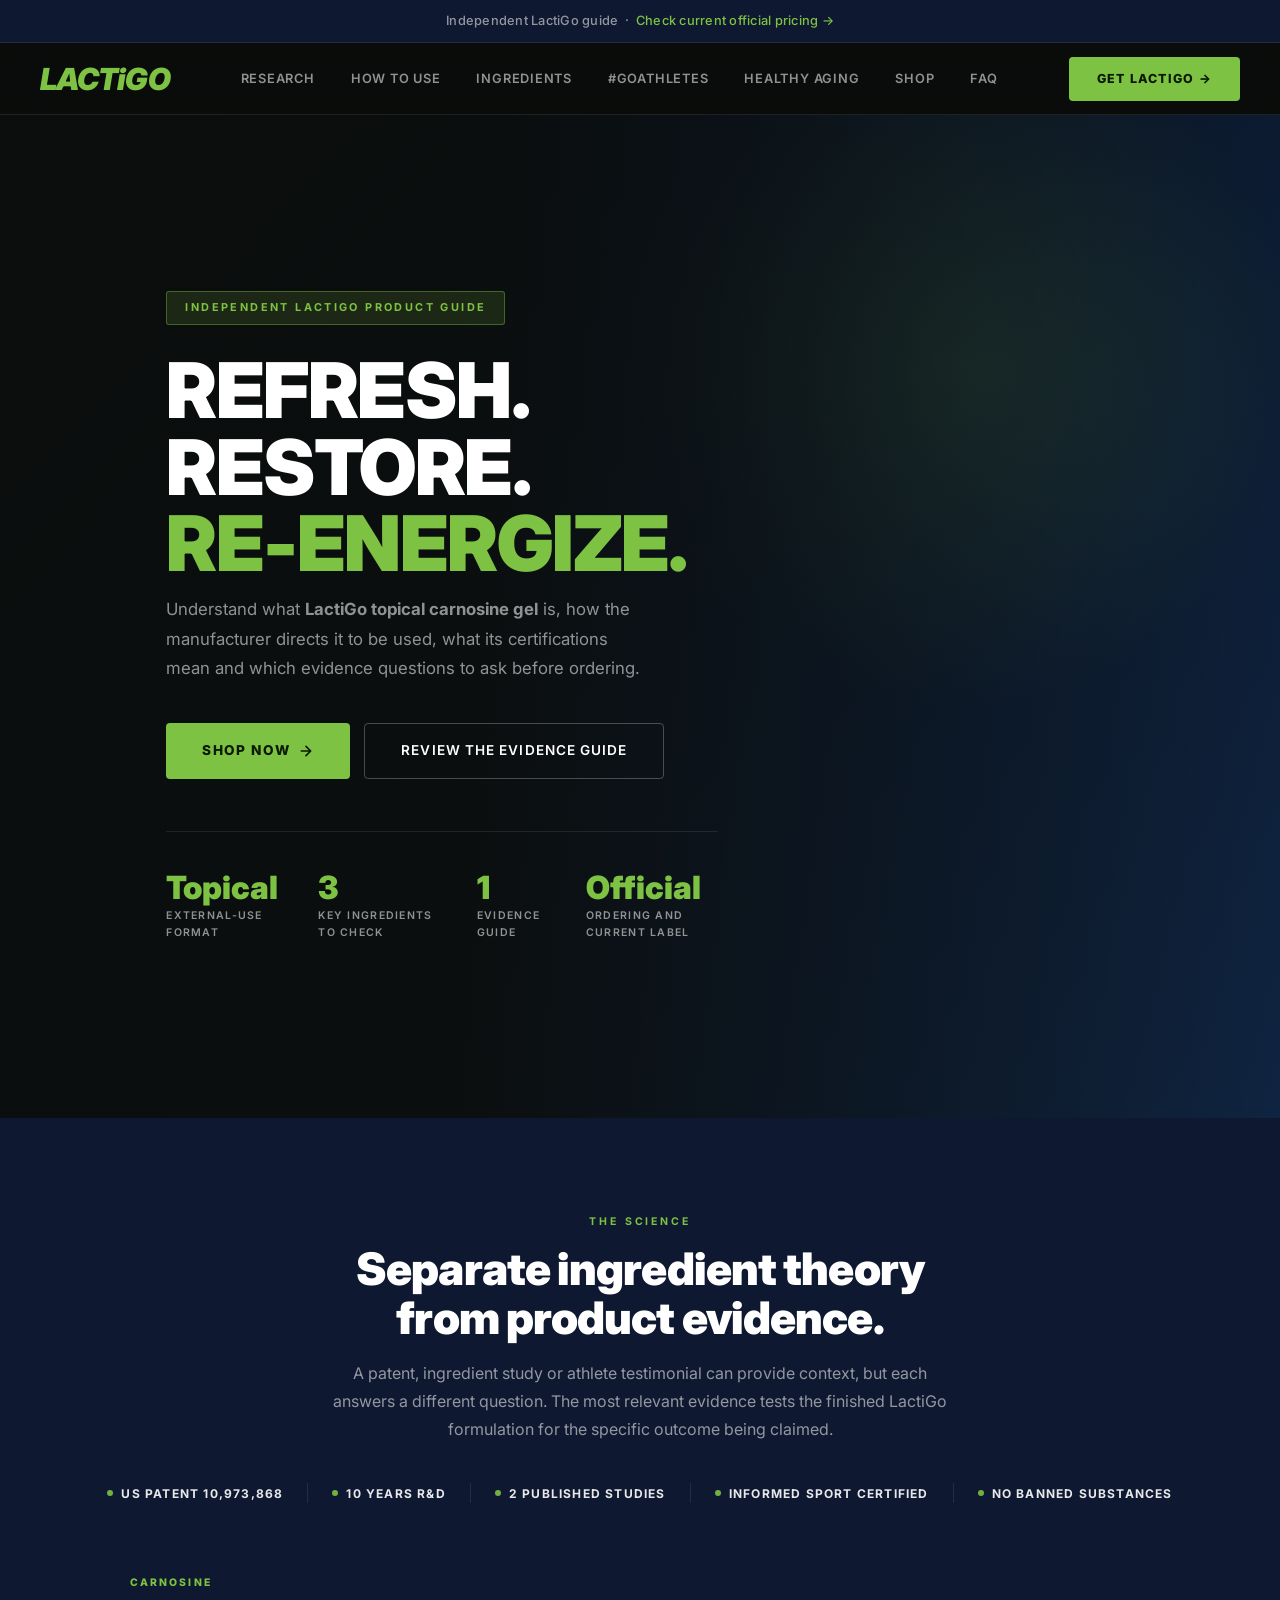
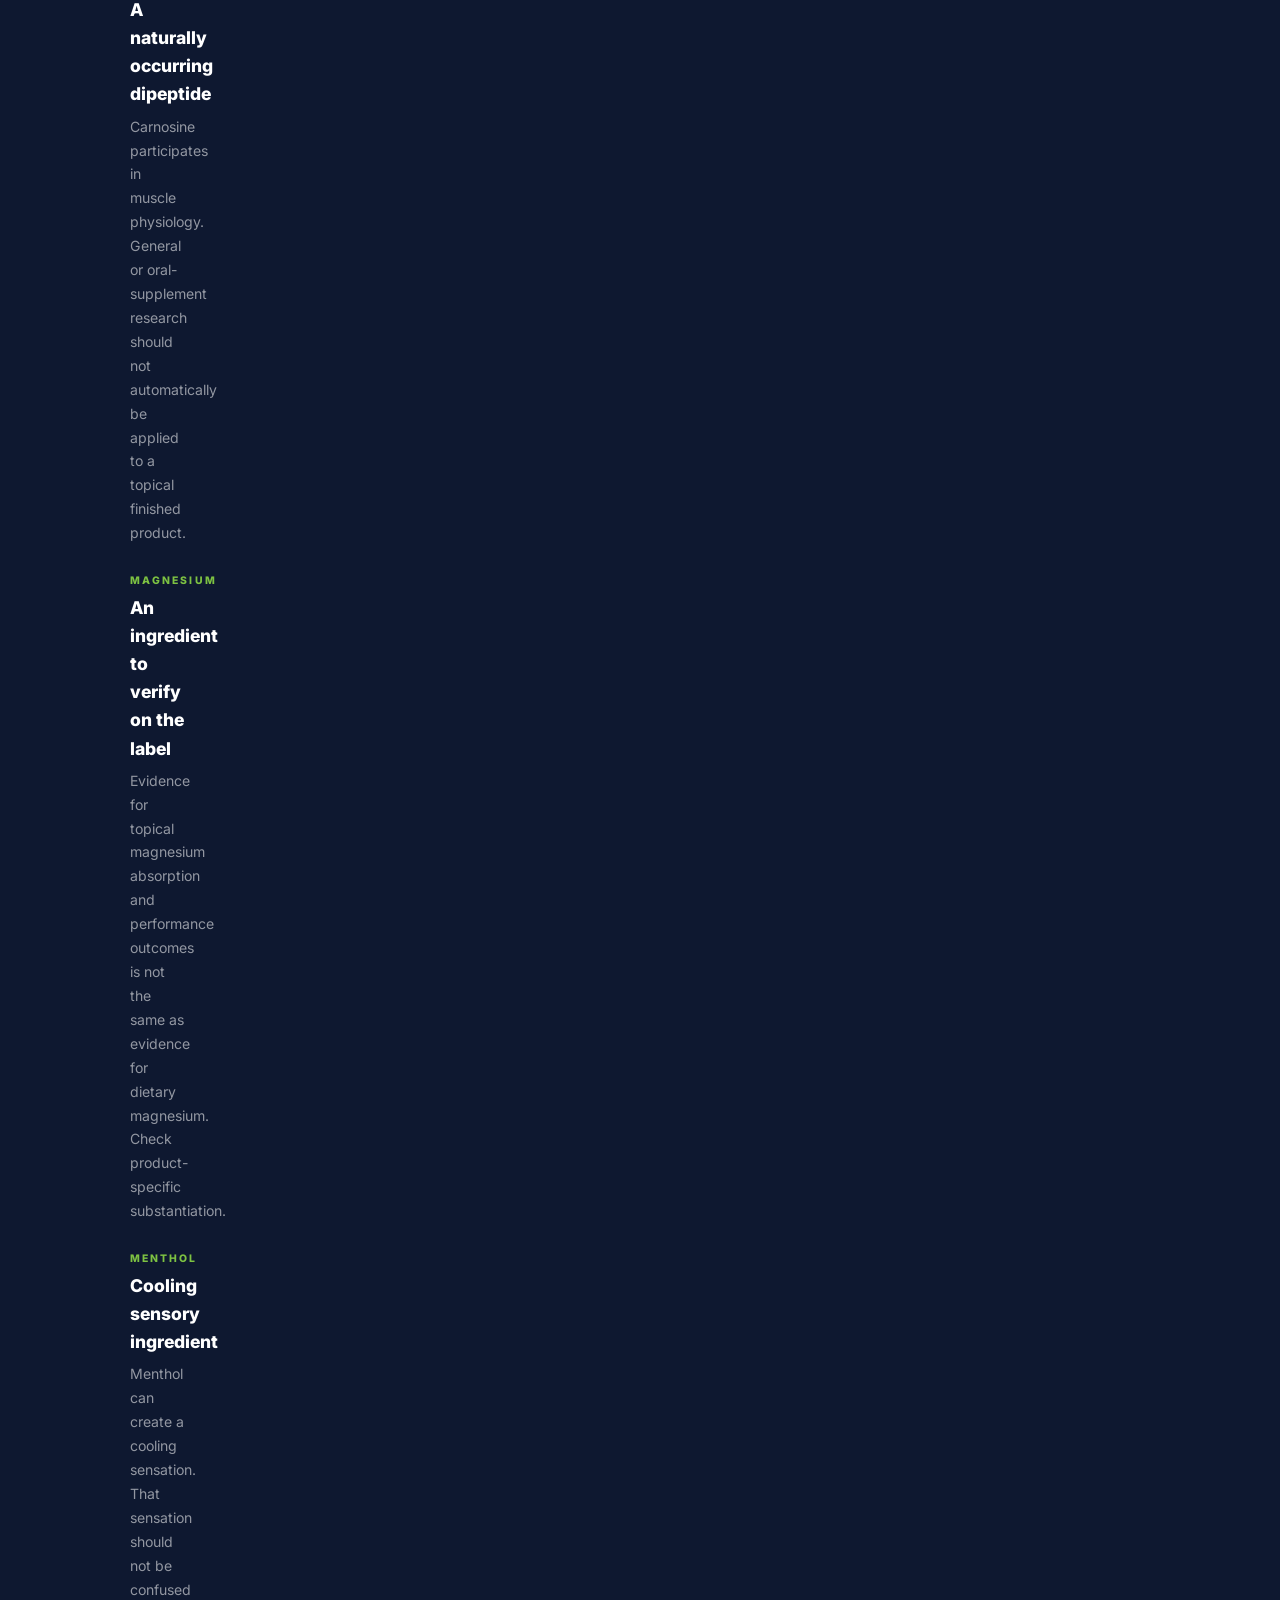
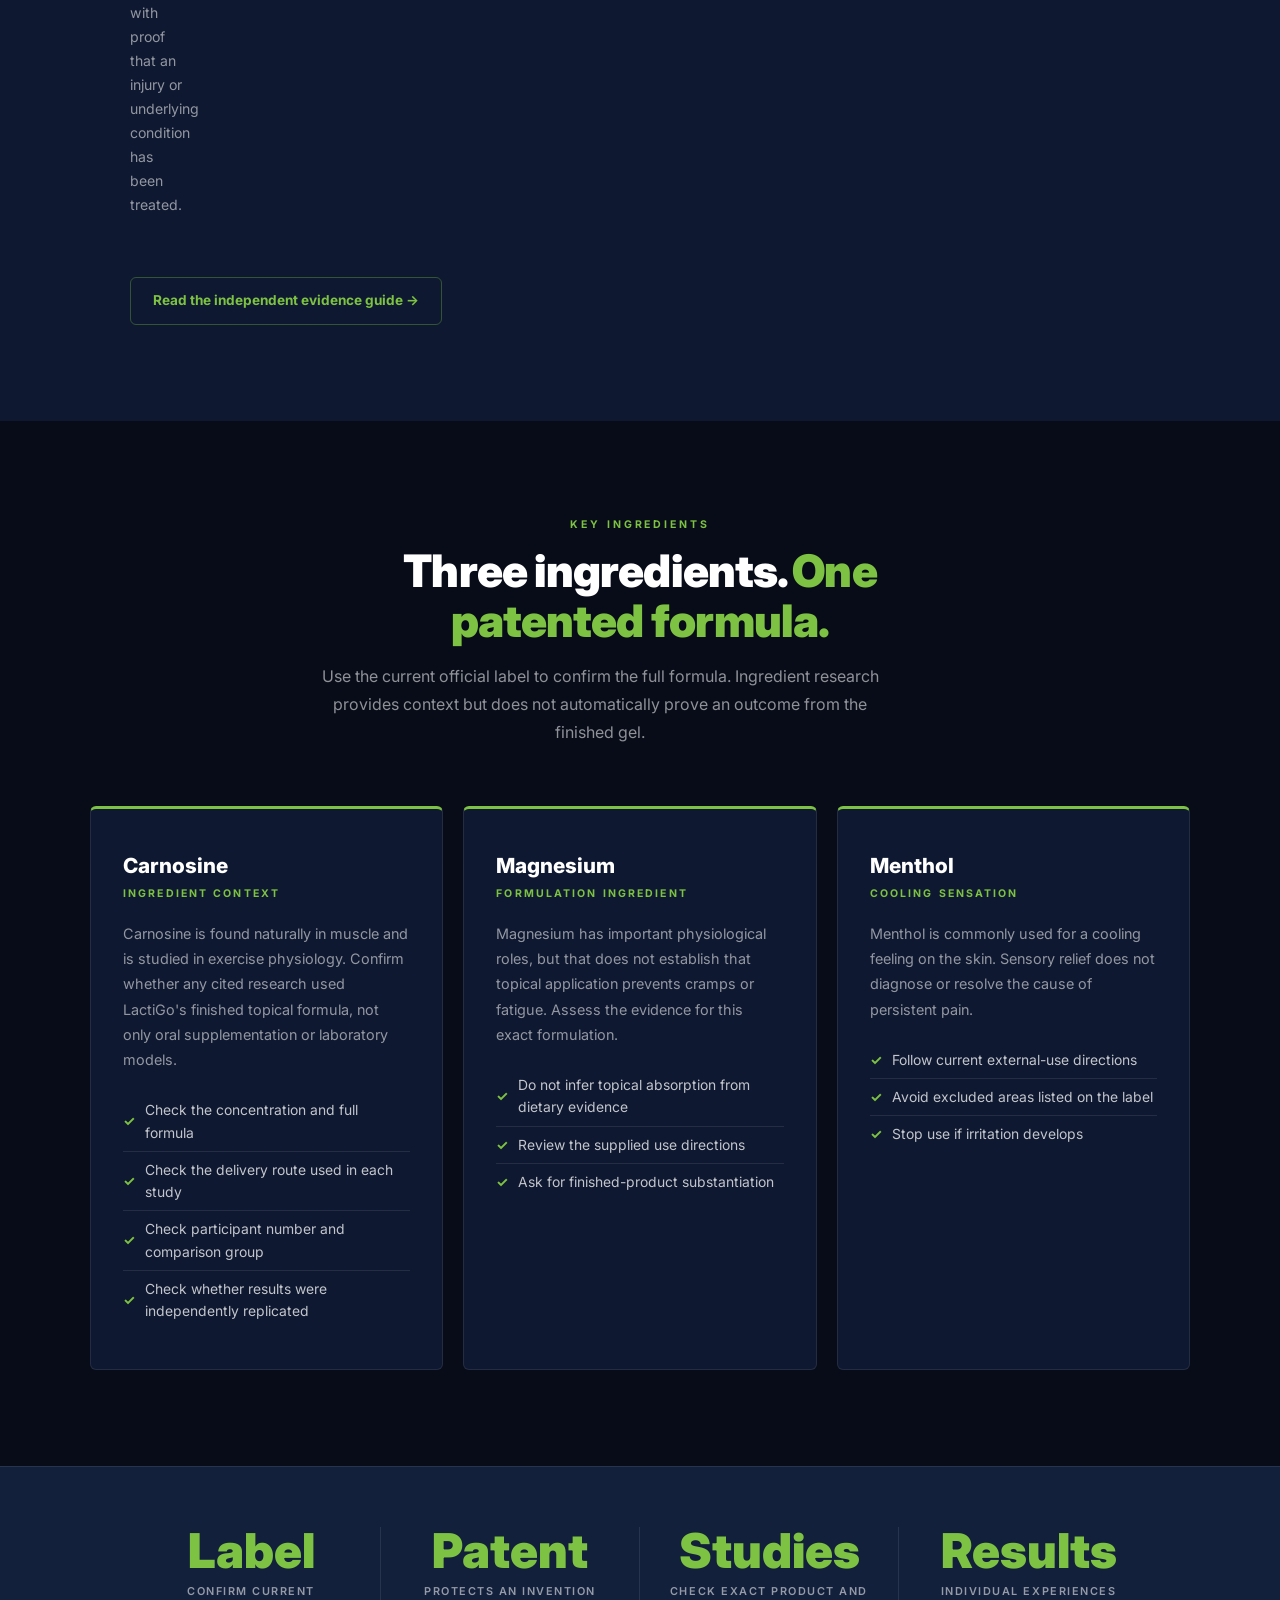
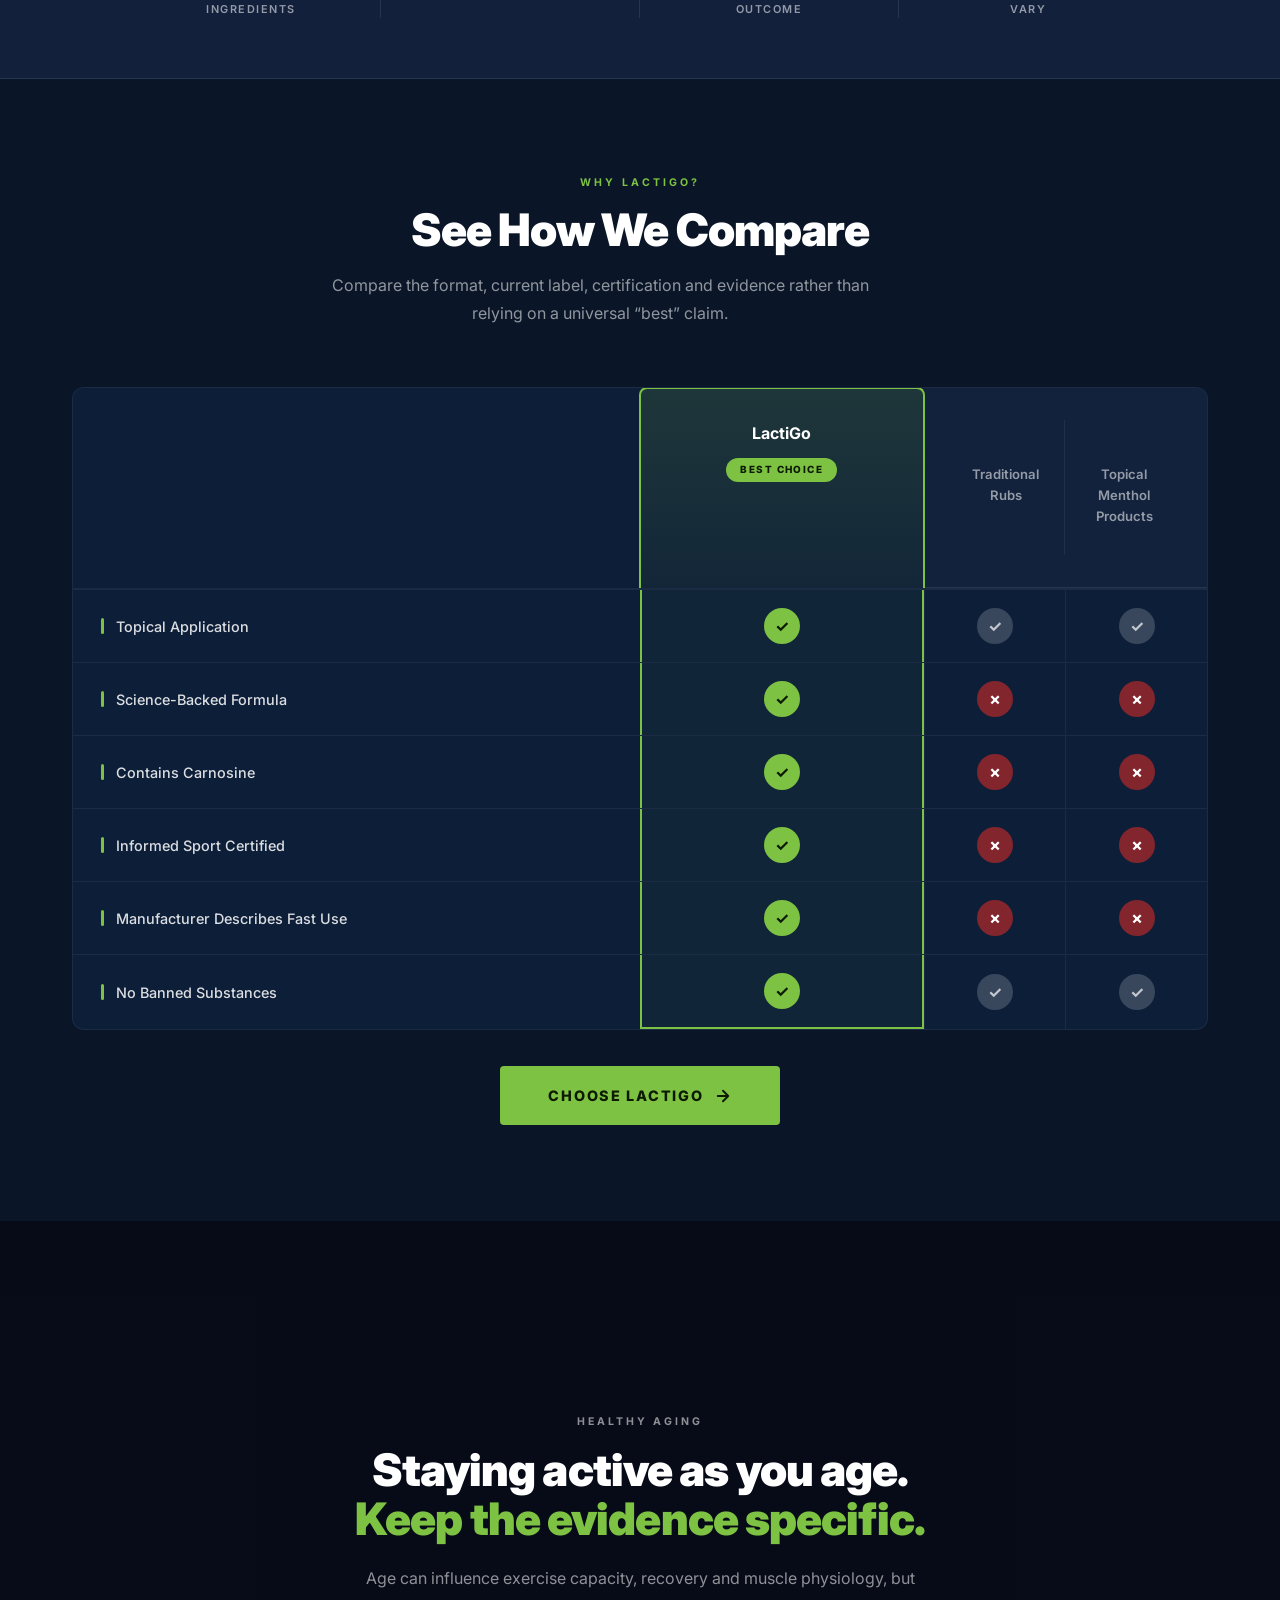
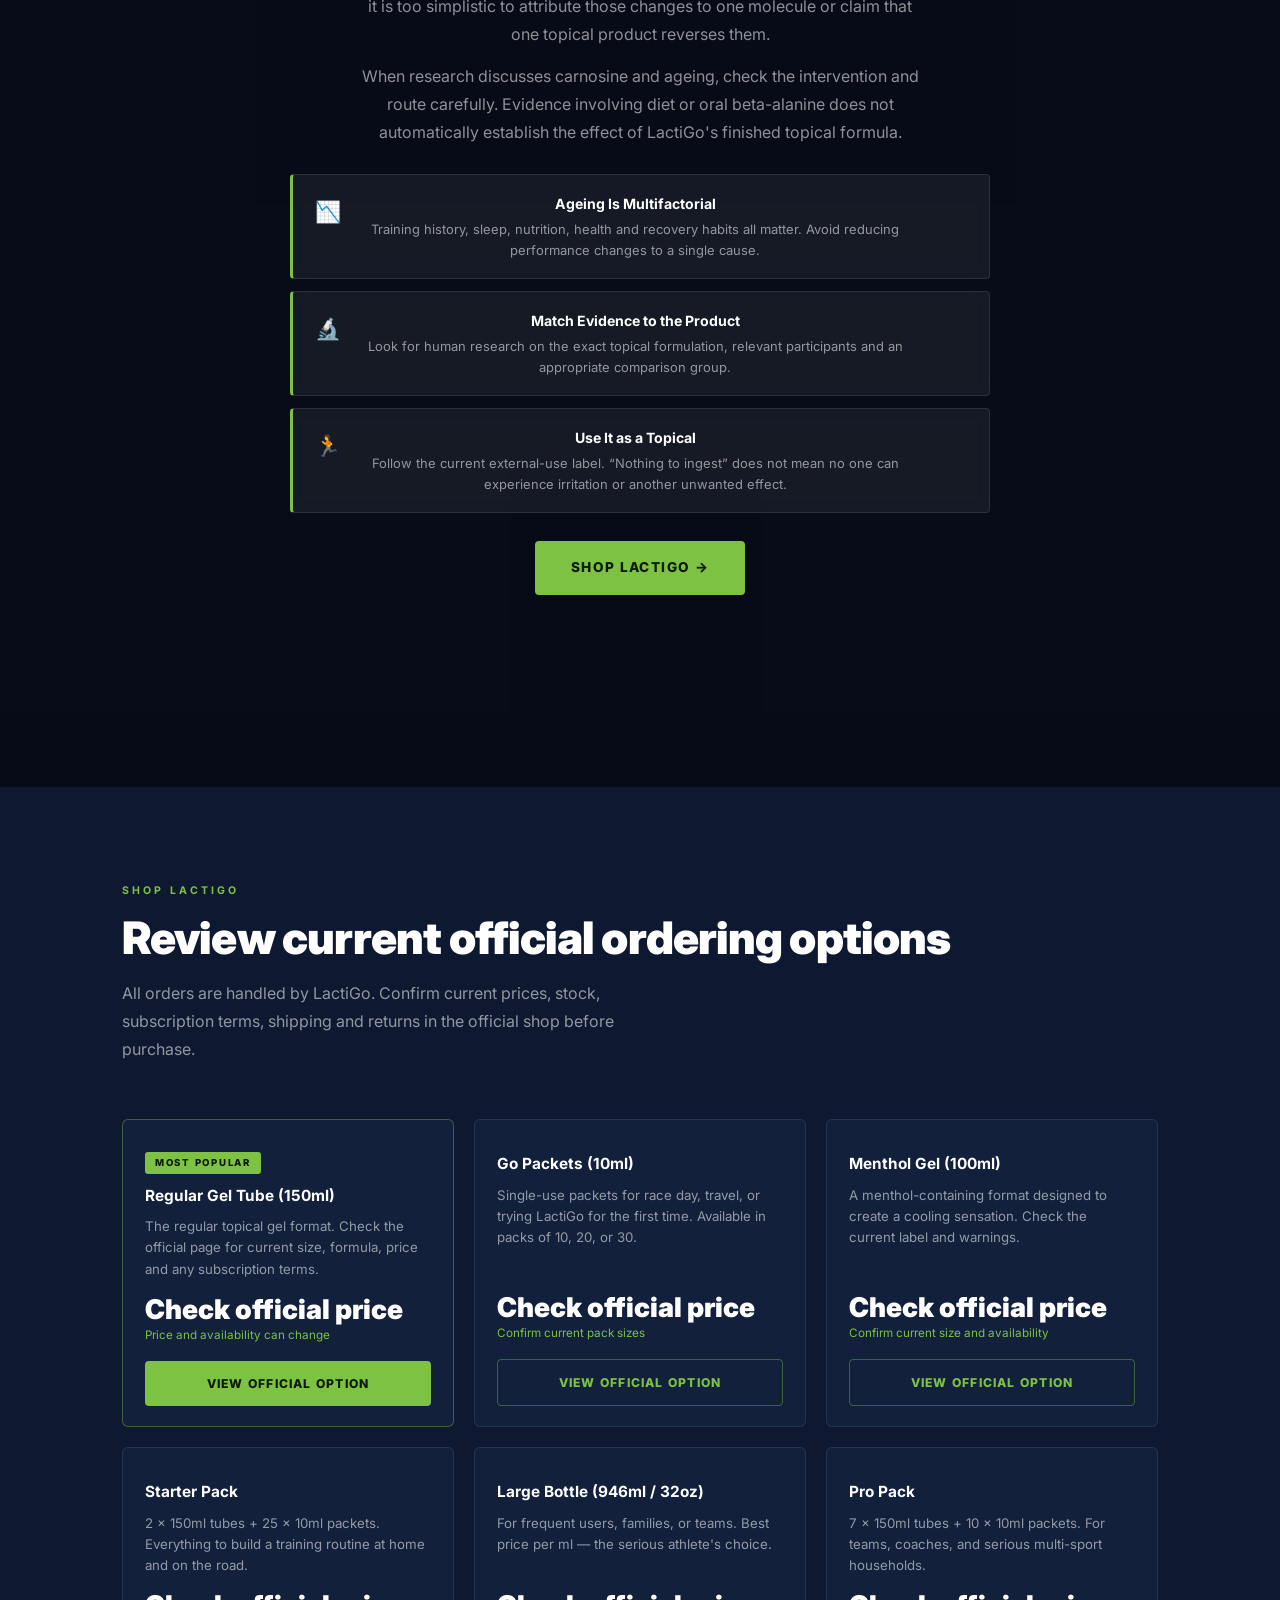
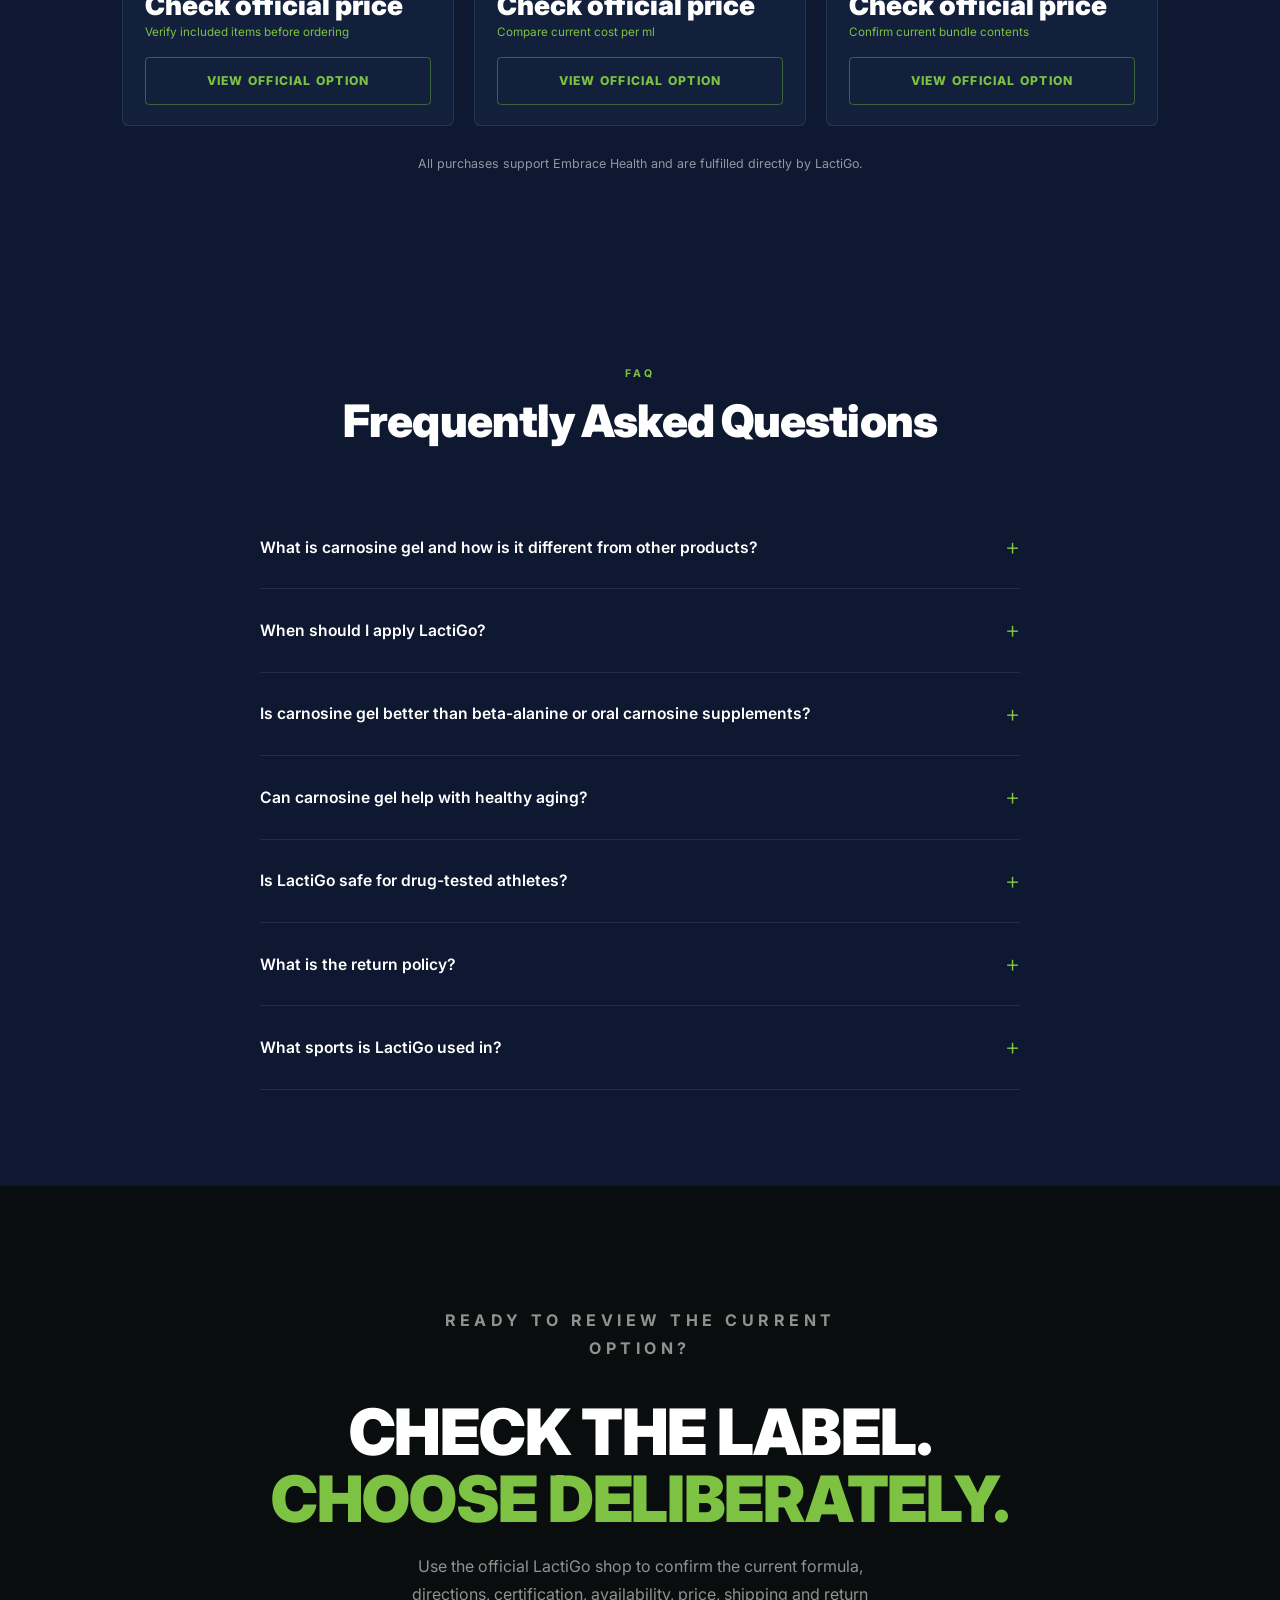
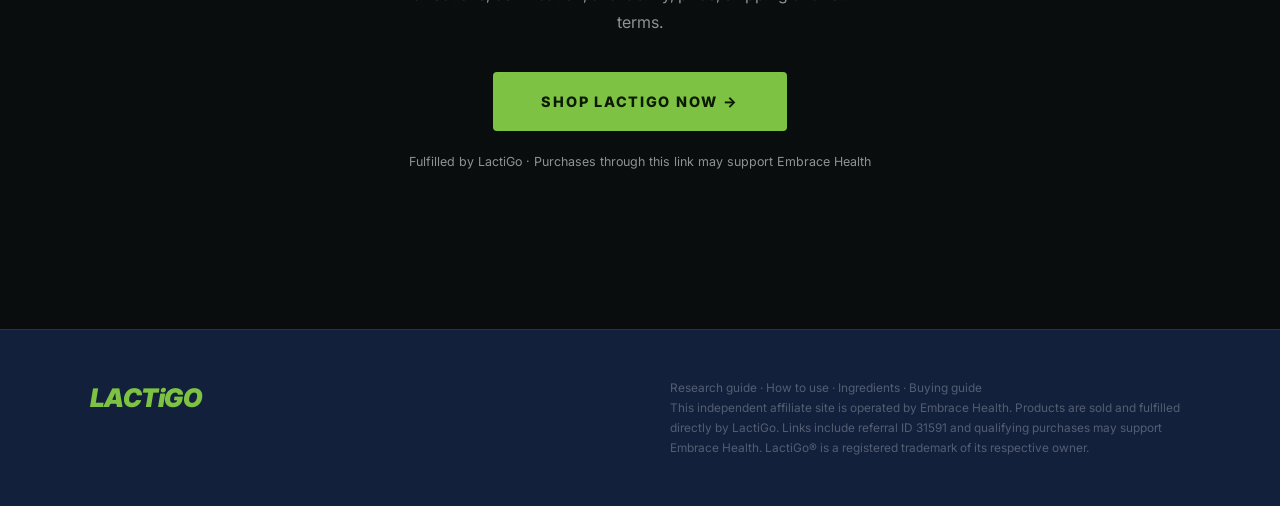
==== commit 3a9e413a: "Expand Carnosine Performance guides" ====
--- a/index.html
+++ b/index.html
@@ -3,8 +3,8 @@
 <head>
   <meta charset="UTF-8" />
   <meta name="viewport" content="width=device-width, initial-scale=1.0" />
-  <title>Carnosine Gel USA | Patented Topical Carnosine Gel for Athletes | LactiGo</title>
-  <meta name="description" content="The only patented topical carnosine gel available in the USA. Used by 16,500+ athletes across the NHL, NFL, and Olympics. Reduce soreness, prevent cramps, recover faster — results felt in 45 minutes. No pills. No injections." />
+  <title>LactiGo Topical Carnosine Gel | Ingredients, Use &amp; Research</title>
+  <meta name="description" content="An independent guide to LactiGo topical carnosine gel: ingredients, label directions, research questions, athlete certification and official US ordering." />
   <meta name="keywords" content="carnosine gel, carnosine gel USA, topical carnosine gel, carnosine gel for athletes, buy carnosine gel USA, carnosine gel healthy aging, LactiGo USA, beta-alanine alternative, muscle recovery gel, topical carnosine supplement, carnosine sports gel" />
   <meta name="author" content="Embrace Health" />
   <meta name="robots" content="index, follow" />
@@ -21,8 +21,8 @@
   <!-- Open Graph -->
   <meta property="og:type" content="website" />
   <meta property="og:url" content="https://carnosineperformance.com/" />
-  <meta property="og:title" content="Carnosine Gel USA | Patented Topical Carnosine Gel for Athletes | LactiGo" />
-  <meta property="og:description" content="The only patented topical carnosine gel in the USA. Used by 16,500+ NHL, NFL, and Olympic athletes. Less soreness. More performance. Results in 45 minutes." />
+  <meta property="og:title" content="LactiGo Topical Carnosine Gel | Independent Guide" />
+  <meta property="og:description" content="Understand the format, ingredients, directions, evidence and official ordering options before choosing LactiGo." />
   <meta property="og:image" content="https://www.lactigo.com/cdn/shop/files/Lactigo_cover_1.png?v=1767977994" />
   <meta property="og:image:width" content="1200" />
   <meta property="og:image:height" content="630" />
@@ -31,8 +31,8 @@
 
   <!-- Twitter Card -->
   <meta name="twitter:card" content="summary_large_image" />
-  <meta name="twitter:title" content="Carnosine Gel USA | Patented Topical Carnosine Gel | LactiGo" />
-  <meta name="twitter:description" content="The only patented topical carnosine gel in the USA. Used by 16,500+ NHL, NFL, and Olympic athletes. Results in 45 minutes." />
+  <meta name="twitter:title" content="LactiGo Topical Carnosine Gel | Independent Guide" />
+  <meta name="twitter:description" content="A practical guide to LactiGo ingredients, use, evidence and official ordering." />
   <meta name="twitter:image" content="https://www.lactigo.com/cdn/shop/files/Lactigo_cover_1.png?v=1767977994" />
 
   <!-- Product Schema -->
@@ -41,48 +41,11 @@
     "@context": "https://schema.org",
     "@type": "Product",
     "name": "LactiGo Topical Carnosine Gel",
-    "description": "The only patented topical carnosine gel for athletes. Reduces soreness, prevents cramps, and enhances endurance. Available in the USA.",
+    "description": "A topical carnosine gel sold for use around exercise. Review the current label and product-specific evidence before use.",
     "brand": { "@type": "Brand", "name": "LactiGo" },
     "countryOfOrigin": { "@type": "Country", "name": "United States" },
     "url": "https://carnosineperformance.com/",
-    "image": "https://www.lactigo.com/cdn/shop/files/bc6ca320-5bf3-453b-a24e-c6f91c76d6a4.png?v=1778024173",
-    "aggregateRating": {
-      "@type": "AggregateRating",
-      "ratingValue": "4.9",
-      "reviewCount": "3439",
-      "bestRating": "5"
-    },
-    "offers": {
-      "@type": "Offer",
-      "url": "https://www.lactigo.com/collections/lactigo?refID=31591",
-      "priceCurrency": "USD",
-      "price": "68.50",
-      "availability": "https://schema.org/InStock",
-      "shippingDetails": {
-        "@type": "OfferShippingDetails",
-        "shippingDestination": { "@type": "DefinedRegion", "addressCountry": "US" }
-      }
-    },
-    "review": [
-      {
-        "@type": "Review",
-        "author": { "@type": "Person", "name": "Dr. Colleen Gulick" },
-        "reviewBody": "In terms of science-backed results and efficacy — LactiGo is second to none. I use it every race.",
-        "reviewRating": { "@type": "Rating", "ratingValue": "5" }
-      },
-      {
-        "@type": "Review",
-        "author": { "@type": "Person", "name": "Jay Beagle" },
-        "reviewBody": "LactiGo allows me and the pro athletes I train to sweat more without the DOMS that can delay training.",
-        "reviewRating": { "@type": "Rating", "ratingValue": "5" }
-      },
-      {
-        "@type": "Review",
-        "author": { "@type": "Person", "name": "Eric Fehr" },
-        "reviewBody": "LactiGo is THE Secret Weapon. By far the biggest competitive advantage in the game.",
-        "reviewRating": { "@type": "Rating", "ratingValue": "5" }
-      }
-    ]
+    "image": "https://www.lactigo.com/cdn/shop/files/bc6ca320-5bf3-453b-a24e-c6f91c76d6a4.png?v=1778024173"
   }
   </script>
 
@@ -92,8 +55,8 @@
     "@context": "https://schema.org",
     "@type": "Organization",
     "name": "Embrace Health",
-    "url": "https://embracehealth.com",
-    "description": "Embrace Health promotes science-backed health and performance products across the United States.",
+    "url": "https://carnosineperformance.com/",
+    "description": "Independent LactiGo product information and official ordering links.",
     "areaServed": { "@type": "Country", "name": "United States" }
   }
   </script>
@@ -107,32 +70,32 @@
       {
         "@type": "Question",
         "name": "What is carnosine gel and how does it work?",
-        "acceptedAnswer": { "@type": "Answer", "text": "Carnosine gel is a topical product that delivers carnosine directly through the skin to muscle tissue. Carnosine is a naturally occurring amino acid compound that buffers lactic acid in muscles, reducing fatigue and burn during exercise. LactiGo is the only patented topical carnosine gel available in the USA, protected under US Patent 10,973,868." }
+        "acceptedAnswer": { "@type": "Answer", "text": "LactiGo is a topical gel formulated with carnosine and marketed for use around exercise. The manufacturer references US Patent 10,973,868. Patent status does not by itself establish a clinical benefit; review the finished-product research and current label." }
       },
       {
         "@type": "Question",
         "name": "Where can I buy carnosine gel in the USA?",
-        "acceptedAnswer": { "@type": "Answer", "text": "LactiGo topical carnosine gel is available online and ships throughout the United States. You can purchase directly through LactiGo's official website. Orders are fulfilled by LactiGo and typically ship within 1–2 business days." }
+        "acceptedAnswer": { "@type": "Answer", "text": "Use the official LactiGo ordering link to confirm current US availability, pricing, shipping times and return terms before purchase." }
       },
       {
         "@type": "Question",
         "name": "Is carnosine gel better than beta-alanine supplements?",
-        "acceptedAnswer": { "@type": "Answer", "text": "LactiGo topical carnosine gel delivers carnosine directly to target muscles without the tingling side effect (paresthesia) caused by oral beta-alanine. Topical delivery is targeted and fast-acting, with results typically felt within 45 minutes of application — compared to weeks of oral supplementation." }
+        "acceptedAnswer": { "@type": "Answer", "text": "Topical LactiGo and oral beta-alanine are different products with different routes of use and evidence. The available information does not establish that one is best for everyone." }
       },
       {
         "@type": "Question",
         "name": "Can carnosine gel help with healthy aging?",
-        "acceptedAnswer": { "@type": "Answer", "text": "Yes — and this is one of its most compelling uses. Muscle carnosine levels decline by up to 63% between ages 20 and 70, which contributes to slower recovery and reduced endurance. Published research shows restoring carnosine levels improves exercise capacity most dramatically in older adults." }
+        "acceptedAnswer": { "@type": "Answer", "text": "Research about age-related physiology or oral carnosine precursors should not be treated as proof of a specific outcome from a finished topical gel. Check whether a cited study tested LactiGo itself in the relevant population." }
       },
       {
         "@type": "Question",
         "name": "Is LactiGo carnosine gel safe for drug-tested athletes in the USA?",
-        "acceptedAnswer": { "@type": "Answer", "text": "Yes. LactiGo is Informed Sport certified — independently tested and verified free of banned substances. It is safe for use by athletes competing under USADA, WADA, and all major drug-testing bodies in the United States." }
+        "acceptedAnswer": { "@type": "Answer", "text": "The manufacturer states that LactiGo is Informed Sport certified. Drug-tested athletes should verify the exact current product or batch in the official Informed Sport directory and follow their governing body's rules." }
       },
       {
         "@type": "Question",
         "name": "How is topical carnosine gel different from oral carnosine supplements?",
-        "acceptedAnswer": { "@type": "Answer", "text": "Oral carnosine is largely broken down in the digestive system before reaching muscles. LactiGo's patented topical formula is designed to deliver carnosine directly through the skin to the target muscle, allowing for faster, more localised results without digestion losses." }
+        "acceptedAnswer": { "@type": "Answer", "text": "Oral and topical products use different delivery routes. Claims about absorption and delivery should be evaluated using studies of the exact finished topical formulation rather than inferred from ingredient theory alone." }
       }
     ]
   }
@@ -161,7 +124,7 @@
       --font:    'Inter', sans-serif;
     }
 
-    html { scroll-behavior: smooth; }
+    html { scroll-behavior: smooth; overflow-x: hidden; }
     body { background: var(--black); color: var(--white); font-family: var(--font); -webkit-font-smoothing: antialiased; overflow-x: hidden; line-height: 1.6; }
     a { color: inherit; text-decoration: none; }
     ul { list-style: none; }
@@ -535,20 +498,41 @@
     /* ── FADE ── */
     .fade-up { opacity: 0; transform: translateY(24px); transition: opacity 0.65s ease, transform 0.65s ease; }
     .fade-up.visible { opacity: 1; transform: translateY(0); }
+    /* Vendor CDN assets used by the former landing page were retired. Keep the
+       independent guide usable without broken third-party media. */
+    .hero-video-wrap,.sci-ing-icon,.sci-team,.ing-icon,.product-img-wrap{display:none!important}
+    .hero{background:radial-gradient(circle at 75% 25%,rgba(125,194,66,.18),transparent 28%),linear-gradient(135deg,#07101f,#10284a)}
+    .product-body{padding-top:32px}
+    .col-product-img{display:none!important}
+    @media(max-width:700px){
+      .hero-content{width:auto;max-width:none;margin:0;padding:56px 20px}
+      .hero h1{font-size:clamp(2.7rem,15vw,4rem)}
+      .hero-badge{max-width:100%;letter-spacing:.12em;padding:7px 12px}
+      .hero-sub{max-width:none}
+      .hero-btns{display:grid;grid-template-columns:1fr;margin-bottom:38px}
+      .btn-green,.btn-ghost{justify-content:center;text-align:center;padding:14px 16px}
+      .hero-stats{display:grid;grid-template-columns:1fr 1fr;gap:24px 18px;padding-top:28px}
+      .hstat-num{font-size:1.45rem}
+      .sci-body{padding:0 20px}
+      .sci-ing{grid-template-columns:1fr}
+      .sci-proof{justify-content:flex-start;padding:0 20px}
+    }
   </style>
 </head>
 <body>
 
   <!-- ANNOUNCEMENT -->
   <div class="announcement">
-    Subscribe &amp; Save 10% — just $50/tube &nbsp;·&nbsp; <a href="https://www.lactigo.com/collections/lactigo?refID=31591" target="_blank" rel="noopener">Shop Now →</a>
+    Independent LactiGo guide &nbsp;·&nbsp; <a href="https://www.lactigo.com/collections/lactigo?refID=31591" target="_blank" rel="noopener">Check current official pricing →</a>
   </div>
 
   <!-- NAV -->
   <nav>
     <div class="nav-logo">LACTiGO</div>
     <div class="nav-links">
-      <a href="#science">The Science</a>
+      <a href="research-guide.html">Research</a>
+      <a href="how-to-use.html">How to Use</a>
+      <a href="ingredients.html">Ingredients</a>
       <a href="#athletes">#GOAthletes</a>
       <a href="#aging">Healthy Aging</a>
       <a href="#products">Shop</a>
@@ -567,31 +551,31 @@
     </div>
     <div class="hero-overlay"></div>
     <div class="hero-content fade-up">
-      <div class="hero-badge">The #1 Topical Carnosine Gel in the USA</div>
+      <div class="hero-badge">Independent LactiGo Product Guide</div>
       <h1>
         REFRESH.<br />
         RESTORE.<br />
         <span class="green">RE-ENERGIZE.</span>
       </h1>
-      <p class="hero-sub">The only patented <strong>carnosine gel</strong> trusted by 16,500+ athletes across the NHL, NFL, and Olympics. Less soreness. More performance. Ships across the USA — nothing to ingest.</p>
+      <p class="hero-sub">Understand what <strong>LactiGo topical carnosine gel</strong> is, how the manufacturer directs it to be used, what its certifications mean and which evidence questions to ask before ordering.</p>
       <div class="hero-btns">
         <a href="https://www.lactigo.com/collections/lactigo?refID=31591" target="_blank" rel="noopener" class="btn-green">
           Shop Now
           <svg width="16" height="16" viewBox="0 0 24 24" fill="none" stroke="currentColor" stroke-width="2.5" stroke-linecap="round" stroke-linejoin="round"><path d="M5 12h14M12 5l7 7-7 7"/></svg>
         </a>
-        <a href="#science" class="btn-ghost">See the Science</a>
+        <a href="research-guide.html" class="btn-ghost">Review the Evidence Guide</a>
       </div>
       <div class="hero-stats">
-        <div><div class="hstat-num">16,500+</div><div class="hstat-lbl">Athletes</div></div>
-        <div><div class="hstat-num">4.9★</div><div class="hstat-lbl">Rating</div></div>
-        <div><div class="hstat-num">45 Min</div><div class="hstat-lbl">Fast Acting</div></div>
-        <div><div class="hstat-num">30 Day</div><div class="hstat-lbl">Guarantee</div></div>
+        <div><div class="hstat-num">Topical</div><div class="hstat-lbl">External-use format</div></div>
+        <div><div class="hstat-num">3</div><div class="hstat-lbl">Key ingredients to check</div></div>
+        <div><div class="hstat-num">1</div><div class="hstat-lbl">Evidence guide</div></div>
+        <div><div class="hstat-num">Official</div><div class="hstat-lbl">Ordering and current label</div></div>
       </div>
     </div>
   </section>
 
   <!-- AS SEEN ON MARQUEE -->
-  <div class="seen-on">
+  <div class="seen-on" hidden aria-hidden="true">
     <div class="seen-on-label">As Seen On</div>
     <div class="seen-on-track">
       <div class="seen-on-inner">
@@ -614,8 +598,8 @@
     <div class="container">
       <div class="section-head fade-up" style="text-align:center; margin-bottom:40px;">
         <p class="section-label">The Science</p>
-        <h2 class="section-title">10 Years. One Patented Formula.</h2>
-        <p class="section-sub" style="max-width:560px; margin:0 auto;">Built by Olympians and clinicians. Backed by peer-reviewed research. Trusted by 16,500+ athletes.</p>
+        <h2 class="section-title">Separate ingredient theory from product evidence.</h2>
+        <p class="section-sub" style="max-width:620px; margin:0 auto;">A patent, ingredient study or athlete testimonial can provide context, but each answers a different question. The most relevant evidence tests the finished LactiGo formulation for the specific outcome being claimed.</p>
       </div>
       <div class="sci-proof fade-up">
         <div class="sci-proof-item"><div class="dot"></div>US Patent 10,973,868</div>
@@ -634,28 +618,28 @@
             <div class="sci-ing-icon"><img src="https://cdn.shopify.com/s/files/1/1941/4965/files/graphic-power-meter.svg?v=1761336213" alt="Carnosine" /></div>
             <div>
               <div class="sci-ing-label">Carnosine</div>
-              <div class="sci-ing-title">The Endurance Boost</div>
-              <div class="sci-ing-text">Buffers lactic acid in muscles to delay fatigue, reduce pain during exercise, and enhance endurance — with research showing the greatest benefit in older adults.</div>
+              <div class="sci-ing-title">A naturally occurring dipeptide</div>
+              <div class="sci-ing-text">Carnosine participates in muscle physiology. General or oral-supplement research should not automatically be applied to a topical finished product.</div>
             </div>
           </div>
           <div class="sci-ing">
             <div class="sci-ing-icon"><img src="https://cdn.shopify.com/s/files/1/1941/4965/files/graphic-shield.svg?v=1761344382" alt="Magnesium" /></div>
             <div>
               <div class="sci-ing-label">Magnesium</div>
-              <div class="sci-ing-title">The Cramp Defence</div>
-              <div class="sci-ing-text">Applied topically, magnesium absorbs directly where you need it — preventing cramps, reducing exercise-induced stress, and supporting muscle relaxation and recovery.</div>
+              <div class="sci-ing-title">An ingredient to verify on the label</div>
+              <div class="sci-ing-text">Evidence for topical magnesium absorption and performance outcomes is not the same as evidence for dietary magnesium. Check product-specific substantiation.</div>
             </div>
           </div>
           <div class="sci-ing">
             <div class="sci-ing-icon"><img src="https://cdn.shopify.com/s/files/1/1941/4965/files/graphic-menthol.svg?v=1761344383" alt="Menthol" /></div>
             <div>
               <div class="sci-ing-label">Menthol</div>
-              <div class="sci-ing-title">The Instant Cool</div>
-              <div class="sci-ing-text">Activates cold receptors for immediate relief, improves local circulation, and reduces residual soreness — helping you regain full strength faster after training.</div>
+              <div class="sci-ing-title">Cooling sensory ingredient</div>
+              <div class="sci-ing-text">Menthol can create a cooling sensation. That sensation should not be confused with proof that an injury or underlying condition has been treated.</div>
             </div>
           </div>
           <div class="sci-cta">
-            <a href="https://www.lactigo.com/pages/the-science" target="_blank" rel="noopener">Read the full science →</a>
+            <a href="research-guide.html">Read the independent evidence guide →</a>
           </div>
         </div>
         <div class="sci-team">
@@ -687,41 +671,41 @@
       <div class="section-head fade-up">
         <p class="section-label">Key Ingredients</p>
         <h2 class="section-title">Three ingredients. <span class="green">One patented formula.</span></h2>
-        <p class="section-sub">Every ingredient is backed by published research. Nothing is filler.</p>
+        <p class="section-sub">Use the current official label to confirm the full formula. Ingredient research provides context but does not automatically prove an outcome from the finished gel.</p>
       </div>
       <div class="ing-grid">
         <div class="ing-card fade-up">
           <img class="ing-icon" src="https://cdn.shopify.com/s/files/1/1941/4965/files/graphic-power-meter.svg?v=1761336213" alt="Carnosine" />
           <div class="ing-name">Carnosine</div>
-          <div class="ing-role">The Endurance Boost</div>
-          <p>Buffers lactic acid in muscles to delay fatigue, reduce pain during exercise, and enhance endurance. Levels decline up to 63% with age — topical delivery restores them directly where needed.</p>
+          <div class="ing-role">Ingredient context</div>
+          <p>Carnosine is found naturally in muscle and is studied in exercise physiology. Confirm whether any cited research used LactiGo's finished topical formula, not only oral supplementation or laboratory models.</p>
           <ul class="check-list">
-            <li>Maintains Muscle pH Balance</li>
-            <li>Reduces Muscle Pain</li>
-            <li>Enhances Endurance</li>
-            <li>Improves exercise capacity in older adults</li>
+            <li>Check the concentration and full formula</li>
+            <li>Check the delivery route used in each study</li>
+            <li>Check participant number and comparison group</li>
+            <li>Check whether results were independently replicated</li>
           </ul>
         </div>
         <div class="ing-card fade-up">
           <img class="ing-icon" src="https://cdn.shopify.com/s/files/1/1941/4965/files/graphic-shield.svg?v=1761344382" alt="Magnesium" />
           <div class="ing-name">Magnesium</div>
-          <div class="ing-role">The Cramp Defence</div>
-          <p>Nearly every cell in your body needs magnesium — especially your muscles. Applied topically, it absorbs directly into muscle tissue to prevent cramping and fatigue.</p>
+          <div class="ing-role">Formulation ingredient</div>
+          <p>Magnesium has important physiological roles, but that does not establish that topical application prevents cramps or fatigue. Assess the evidence for this exact formulation.</p>
           <ul class="check-list">
-            <li>Prevents Cramps and Fatigue</li>
-            <li>Reduces Exercise Stress</li>
-            <li>Supports Muscle Health</li>
+            <li>Do not infer topical absorption from dietary evidence</li>
+            <li>Review the supplied use directions</li>
+            <li>Ask for finished-product substantiation</li>
           </ul>
         </div>
         <div class="ing-card fade-up">
           <img class="ing-icon" src="https://cdn.shopify.com/s/files/1/1941/4965/files/graphic-menthol.svg?v=1761344383" alt="Menthol" />
           <div class="ing-name">Menthol</div>
-          <div class="ing-role">The Instant Cool</div>
-          <p>Activates cold receptors for immediate relief, improves local circulation, and reduces residual soreness after intense training sessions.</p>
+          <div class="ing-role">Cooling sensation</div>
+          <p>Menthol is commonly used for a cooling feeling on the skin. Sensory relief does not diagnose or resolve the cause of persistent pain.</p>
           <ul class="check-list">
-            <li>Activates Cold Receptors</li>
-            <li>Relieves Minor Pain</li>
-            <li>Improves Circulation</li>
+            <li>Follow current external-use directions</li>
+            <li>Avoid excluded areas listed on the label</li>
+            <li>Stop use if irritation develops</li>
           </ul>
         </div>
       </div>
@@ -731,19 +715,20 @@
   <!-- STATS -->
   <div class="stats-bar">
     <div class="stats-inner">
-      <div class="sitem fade-up"><div class="snum">16,500+</div><div class="slbl">Athletes Using LactiGo</div></div>
-      <div class="sitem fade-up"><div class="snum">3,439+</div><div class="slbl">Verified Reviews</div></div>
-      <div class="sitem fade-up"><div class="snum">2</div><div class="slbl">Peer-Reviewed Studies</div></div>
-      <div class="sitem fade-up"><div class="snum">10 Yrs</div><div class="slbl">In Development</div></div>
+      <div class="sitem fade-up"><div class="snum">Label</div><div class="slbl">Confirm Current Ingredients</div></div>
+      <div class="sitem fade-up"><div class="snum">Patent</div><div class="slbl">Protects an Invention</div></div>
+      <div class="sitem fade-up"><div class="snum">Studies</div><div class="slbl">Check Exact Product and Outcome</div></div>
+      <div class="sitem fade-up"><div class="snum">Results</div><div class="slbl">Individual Experiences Vary</div></div>
     </div>
   </div>
 
   <!-- TESTIMONIALS -->
-  <section class="testimonials">
+  <section class="testimonials" hidden aria-hidden="true">
     <div class="container">
       <div class="section-head fade-up">
         <p class="section-label">Trusted By Pros</p>
-        <h2 class="section-title">Proven By Performance. <span class="green">Loved By Everyone.</span></h2>
+        <h2 class="section-title">Athlete experiences, <span class="green">kept in context.</span></h2>
+        <p class="section-sub">The following statements are individual manufacturer-published testimonials. They are not controlled research and cannot predict another person's result.</p>
       </div>
       <div class="testi-grid">
         <div class="testi-card featured fade-up">
@@ -794,7 +779,7 @@
       <div class="section-head fade-up">
         <p class="section-label">Why LactiGo?</p>
         <h2 class="section-title">See How We Compare</h2>
-        <p class="section-sub">LactiGo outperforms the competition in every category that matters.</p>
+        <p class="section-sub">Compare the format, current label, certification and evidence rather than relying on a universal “best” claim.</p>
       </div>
       <div class="compare-wrap fade-up">
         <div class="compare-table">
@@ -845,7 +830,7 @@
             </div>
           </div>
           <div class="compare-row">
-            <div class="cr-feature">Results in 45 Minutes</div>
+            <div class="cr-feature">Manufacturer Describes Fast Use</div>
             <div class="cr-cell lactigo-col"><span class="icon-circle ic-yes">✓</span></div>
             <div style="display:grid;grid-template-columns:1fr 1fr;flex:1;">
               <div class="cr-cell" style="border-left:1px solid rgba(255,255,255,0.06);justify-content:center;"><span class="icon-circle ic-no">✗</span></div>
@@ -872,11 +857,11 @@
   </section>
 
   <!-- ATHLETES -->
-  <section class="athletes" id="athletes">
+  <section class="athletes" id="athletes" hidden aria-hidden="true">
     <div class="athletes-head fade-up">
       <p class="section-label">#GOAthletes</p>
       <h2 class="section-title">Athlete-Tested. <span class="green">Athlete-Approved.</span></h2>
-      <p class="section-sub" style="color:var(--muted)">16,500+ athletes train with LactiGo — co-owned by three NHL players.</p>
+      <p class="section-sub" style="color:var(--muted)">Examples published by LactiGo show use across several sports. Athlete association and product ownership are not substitutes for controlled evidence.</p>
     </div>
     <div class="athlete-grid">
       <div class="athlete-card fade-up">
@@ -939,21 +924,21 @@
     <div class="aging-bg"></div>
     <div class="aging-inner fade-up">
       <p class="section-label">Healthy Aging</p>
-      <h2>Age Is Not Your Limit.<br /><span class="green">Carnosine Decline Is.</span></h2>
-      <p>By age 70, muscle carnosine levels drop by over <strong>60%</strong>. That's why recovery gets harder and soreness lingers longer — even for people who never stop training.</p>
-      <p>Published research shows restoring carnosine levels improves exercise capacity <strong>most dramatically in older adults</strong> — because they have the most to gain.</p>
+      <h2>Staying active as you age.<br /><span class="green">Keep the evidence specific.</span></h2>
+      <p>Age can influence exercise capacity, recovery and muscle physiology, but it is too simplistic to attribute those changes to one molecule or claim that one topical product reverses them.</p>
+      <p>When research discusses carnosine and ageing, check the intervention and route carefully. Evidence involving diet or oral beta-alanine does not automatically establish the effect of LactiGo's finished topical formula.</p>
       <div class="aging-cards">
         <div class="aging-card">
           <div class="icon">📉</div>
-          <div><h4>Carnosine Drops With Age</h4><p>Up to 63% decline in muscle carnosine between ages 20–70 — a key driver of slower recovery and reduced endurance.</p></div>
+          <div><h4>Ageing Is Multifactorial</h4><p>Training history, sleep, nutrition, health and recovery habits all matter. Avoid reducing performance changes to a single cause.</p></div>
         </div>
         <div class="aging-card">
           <div class="icon">🔬</div>
-          <div><h4>Research-Proven</h4><p>Peer-reviewed studies confirm restoring carnosine levels improves exercise capacity in older adults more than any other age group.</p></div>
+          <div><h4>Match Evidence to the Product</h4><p>Look for human research on the exact topical formulation, relevant participants and an appropriate comparison group.</p></div>
         </div>
         <div class="aging-card">
           <div class="icon">🏃</div>
-          <div><h4>Stay Active, Longer</h4><p>Nothing to ingest, no side effects. Apply before training and keep doing what you love — at any age.</p></div>
+          <div><h4>Use It as a Topical</h4><p>Follow the current external-use label. “Nothing to ingest” does not mean no one can experience irritation or another unwanted effect.</p></div>
         </div>
       </div>
       <a href="https://www.lactigo.com/collections/lactigo?refID=31591" target="_blank" rel="noopener" class="btn-green" style="display:inline-flex;margin-top:28px;">Shop LactiGo →</a>
@@ -964,8 +949,8 @@
   <section class="products" id="products">
     <div class="products-head fade-up">
       <p class="section-label">Shop LactiGo</p>
-      <h2 class="section-title">Get Yours Today</h2>
-      <p class="section-sub" style="color:var(--muted)">All orders fulfilled by LactiGo. 30-day money-back guarantee on your first order. Free shipping available.</p>
+      <h2 class="section-title">Review current official ordering options</h2>
+      <p class="section-sub" style="color:var(--muted)">All orders are handled by LactiGo. Confirm current prices, stock, subscription terms, shipping and returns in the official shop before purchase.</p>
     </div>
     <div class="product-grid">
       <div class="product-card featured-product fade-up">
@@ -975,10 +960,10 @@
         <div class="product-body">
           <span class="product-tag">Most Popular</span>
           <div class="product-name">Regular Gel Tube (150ml)</div>
-          <div class="product-desc">The everyday training essential. Subscribe and save 10% — just $50 per tube. Max 10 tubes per subscription order.</div>
-          <div class="product-price">$68.50</div>
-          <div class="product-sub">or $50.00 with subscription — save 10%</div>
-          <a href="https://www.lactigo.com/collections/lactigo/products/lactigo-topical-sports-hydration-gel-regular-150ml-usa-copy?refID=31591" target="_blank" rel="noopener" class="product-btn">Add to Cart</a>
+          <div class="product-desc">The regular topical gel format. Check the official page for current size, formula, price and any subscription terms.</div>
+          <div class="product-price">Check official price</div>
+          <div class="product-sub">Price and availability can change</div>
+          <a href="https://www.lactigo.com/collections/lactigo/products/lactigo-topical-sports-hydration-gel-regular-150ml-usa-copy?refID=31591" target="_blank" rel="noopener" class="product-btn">View Official Option</a>
         </div>
       </div>
       <div class="product-card fade-up">
@@ -988,9 +973,9 @@
         <div class="product-body">
           <div class="product-name">Go Packets (10ml)</div>
           <div class="product-desc">Single-use packets for race day, travel, or trying LactiGo for the first time. Available in packs of 10, 20, or 30.</div>
-          <div class="product-price">From $55.55</div>
-          <div class="product-sub">per pack</div>
-          <a href="https://www.lactigo.com/collections/lactigo/products/on-the-go-packets-10ml?refID=31591" target="_blank" rel="noopener" class="product-btn outline">Add to Cart</a>
+          <div class="product-price">Check official price</div>
+          <div class="product-sub">Confirm current pack sizes</div>
+          <a href="https://www.lactigo.com/collections/lactigo/products/on-the-go-packets-10ml?refID=31591" target="_blank" rel="noopener" class="product-btn outline">View Official Option</a>
         </div>
       </div>
       <div class="product-card fade-up">
@@ -999,10 +984,10 @@
         </div>
         <div class="product-body">
           <div class="product-name">Menthol Gel (100ml)</div>
-          <div class="product-desc">All the performance benefits plus menthol's instant cooling effect. Great for recovery and soreness relief.</div>
-          <div class="product-price">$55.56</div>
-          <div class="product-sub">per tube</div>
-          <a href="https://www.lactigo.com/collections/lactigo/products/lactigo-performance-and-recovery-gel-with-menthol-100ml-usa-copy?refID=31591" target="_blank" rel="noopener" class="product-btn outline">Add to Cart</a>
+          <div class="product-desc">A menthol-containing format designed to create a cooling sensation. Check the current label and warnings.</div>
+          <div class="product-price">Check official price</div>
+          <div class="product-sub">Confirm current size and availability</div>
+          <a href="https://www.lactigo.com/collections/lactigo/products/lactigo-performance-and-recovery-gel-with-menthol-100ml-usa-copy?refID=31591" target="_blank" rel="noopener" class="product-btn outline">View Official Option</a>
         </div>
       </div>
       <div class="product-card fade-up">
@@ -1012,9 +997,9 @@
         <div class="product-body">
           <div class="product-name">Starter Pack</div>
           <div class="product-desc">2 × 150ml tubes + 25 × 10ml packets. Everything to build a training routine at home and on the road.</div>
-          <div class="product-price">$200</div>
-          <div class="product-sub">great intro value</div>
-          <a href="https://www.lactigo.com/collections/lactigo/products/lactigo-bundles?refID=31591" target="_blank" rel="noopener" class="product-btn outline">Add to Cart</a>
+          <div class="product-price">Check official price</div>
+          <div class="product-sub">Verify included items before ordering</div>
+          <a href="https://www.lactigo.com/collections/lactigo/products/lactigo-bundles?refID=31591" target="_blank" rel="noopener" class="product-btn outline">View Official Option</a>
         </div>
       </div>
       <div class="product-card fade-up">
@@ -1024,9 +1009,9 @@
         <div class="product-body">
           <div class="product-name">Large Bottle (946ml / 32oz)</div>
           <div class="product-desc">For frequent users, families, or teams. Best price per ml — the serious athlete's choice.</div>
-          <div class="product-price">$350</div>
-          <div class="product-sub">best value per ml</div>
-          <a href="https://www.lactigo.com/collections/lactigo/products/lactigo-topical-sports-hydration-gel-regular-946ml?refID=31591" target="_blank" rel="noopener" class="product-btn outline">Add to Cart</a>
+          <div class="product-price">Check official price</div>
+          <div class="product-sub">Compare current cost per ml</div>
+          <a href="https://www.lactigo.com/collections/lactigo/products/lactigo-topical-sports-hydration-gel-regular-946ml?refID=31591" target="_blank" rel="noopener" class="product-btn outline">View Official Option</a>
         </div>
       </div>
       <div class="product-card fade-up">
@@ -1036,9 +1021,9 @@
         <div class="product-body">
           <div class="product-name">Pro Pack</div>
           <div class="product-desc">7 × 150ml tubes + 10 × 10ml packets. For teams, coaches, and serious multi-sport households.</div>
-          <div class="product-price">$400</div>
-          <div class="product-sub">for teams &amp; frequent use</div>
-          <a href="https://www.lactigo.com/collections/lactigo/products/lactigo-pro-pack?refID=31591" target="_blank" rel="noopener" class="product-btn outline">Add to Cart</a>
+          <div class="product-price">Check official price</div>
+          <div class="product-sub">Confirm current bundle contents</div>
+          <a href="https://www.lactigo.com/collections/lactigo/products/lactigo-pro-pack?refID=31591" target="_blank" rel="noopener" class="product-btn outline">View Official Option</a>
         </div>
       </div>
     </div>
@@ -1046,7 +1031,7 @@
   </section>
 
   <!-- INSTAGRAM -->
-  <section class="instagram">
+  <section class="instagram" hidden aria-hidden="true">
     <div class="insta-head fade-up">
       <h2>CHECK OUT OUR INSTAGRAM</h2>
       <a href="https://www.instagram.com/lactigo" target="_blank" rel="noopener" class="insta-handle">
@@ -1070,7 +1055,7 @@
         </a>
         <a href="https://www.instagram.com/lactigo" target="_blank" rel="noopener" class="insta-item">
           <img src="https://www.lactigo.com/cdn/shop/files/preview_images/f2bd6284e92a46258a3c811194d5b28e.thumbnail.0000000000.jpg?v=1751045956" alt="LactiGo post" loading="lazy" />
-          <div class="insta-caption"><div class="insta-name">CrossFit Pro</div><div class="insta-text">No more DOMS!</div></div>
+          <div class="insta-caption"><div class="insta-name">CrossFit post</div><div class="insta-text">View the original manufacturer post</div></div>
         </a>
         <a href="https://www.instagram.com/lactigo" target="_blank" rel="noopener" class="insta-item">
           <img src="https://www.lactigo.com/cdn/shop/files/preview_images/344ceef37af14d17a92bed37bef9733f.thumbnail.0000000000.jpg?v=1751046144" alt="LactiGo post" loading="lazy" />
@@ -1102,31 +1087,31 @@
       <div class="faq-inner">
         <div class="faq-item">
           <div class="faq-q">What is carnosine gel and how is it different from other products?</div>
-          <div class="faq-a">Carnosine gel is a topical product that delivers carnosine directly through the skin to muscle tissue. Carnosine is a naturally occurring dipeptide that buffers lactic acid during exercise — delaying fatigue and reducing the burn. LactiGo is the only patented carnosine gel on the market (US Patent 10,973,868), developed over 10 years by a two-sport Olympian and clinical nutrition expert.</div>
+          <div class="faq-a">LactiGo is a topical gel formulated with carnosine and marketed for use around exercise. The manufacturer references US Patent 10,973,868. A patent protects an invention; it does not by itself prove a clinical outcome. Review the current label and finished-product research.</div>
         </div>
         <div class="faq-item">
           <div class="faq-q">When should I apply LactiGo?</div>
-          <div class="faq-a">Apply LactiGo to clean, dry skin 15–30 minutes before training or competition. Massage into the target muscle area — quads, hamstrings, calves, shoulders — until fully absorbed. It dries fast with no sticky residue. You can also apply post-workout to support recovery.</div>
+          <div class="faq-a">Follow the directions on the exact product supplied to you, as formats and labels can change. Do not rely on an older website or social post in place of the package directions.</div>
         </div>
         <div class="faq-item">
           <div class="faq-q">Is carnosine gel better than beta-alanine or oral carnosine supplements?</div>
-          <div class="faq-a">For most people, yes. Oral beta-alanine causes a tingling sensation (paresthesia) and must be converted to carnosine through a slow metabolic process. Oral carnosine is largely broken down in the gut before reaching muscles. LactiGo delivers carnosine topically — directly to muscles — with no tingling, no GI issues, and results within 45 minutes.</div>
+          <div class="faq-a">They are different products and the available research does not establish that one option is best for everyone. Beta-alanine, oral supplements and topical products have different evidence, dosing and safety considerations. Review the published research and ask a qualified sports-health professional which approach fits your needs.</div>
         </div>
         <div class="faq-item">
           <div class="faq-q">Can carnosine gel help with healthy aging?</div>
-          <div class="faq-a">Yes — and this is one of its most compelling use cases. Muscle carnosine levels decline by up to 63% between ages 20 and 70. Published research shows that restoring carnosine levels improves exercise capacity most in older adults. Many LactiGo users are active people in their 40s–60s who want to train hard and recover properly.</div>
+          <div class="faq-a">General research about carnosine, ageing or oral supplementation does not automatically show that a topical finished product improves exercise capacity. Look for research that tests LactiGo itself in the relevant age group.</div>
         </div>
         <div class="faq-item">
           <div class="faq-q">Is LactiGo safe for drug-tested athletes?</div>
-          <div class="faq-a">Yes. LactiGo is Informed Sport certified — independently tested for banned substances and safe for athletes in all drug-tested sports including Olympic, professional league, and sanctioned competition use.</div>
+          <div class="faq-a">The manufacturer states that LactiGo is Informed Sport certified. Drug-tested athletes should verify the exact current product or batch in the official Informed Sport directory and follow their sport's governing rules.</div>
         </div>
         <div class="faq-item">
           <div class="faq-q">What is the return policy?</div>
-          <div class="faq-a">LactiGo offers a 30-day money-back guarantee on your first order. If you don't love it, return it. All purchases are sold and fulfilled directly by LactiGo.</div>
+          <div class="faq-a">Purchases are handled by LactiGo. Check the official shop's current refund policy before ordering rather than relying on an older summary here.</div>
         </div>
         <div class="faq-item">
           <div class="faq-q">What sports is LactiGo used in?</div>
-          <div class="faq-a">LactiGo is used across the NHL, NFL, professional cycling, marathon running, MMA, CrossFit, mountain biking, track &amp; field, and more. It's also popular with recreational athletes, weekend warriors, gym-goers, and active adults of all ages.</div>
+          <div class="faq-a">The manufacturer publishes testimonials and examples from several professional and recreational sports. Those examples describe use, not proof that every athlete or activity will receive a particular benefit.</div>
         </div>
       </div>
     </div>
@@ -1136,11 +1121,11 @@
   <section class="final-cta">
     <div class="cta-bg"></div>
     <div class="cta-content fade-up">
-      <p class="section-label">Ready to Feel the Difference?</p>
-      <h2>LESS SORENESS TODAY.<br /><span class="green">THRIVE TOMORROW.</span></h2>
-      <p>Join 16,500+ athletes using the only patented carnosine gel. Informed Sport certified. 30-day money-back guarantee.</p>
+      <p class="section-label">Ready to Review the Current Option?</p>
+      <h2>CHECK THE LABEL.<br /><span class="green">CHOOSE DELIBERATELY.</span></h2>
+      <p>Use the official LactiGo shop to confirm the current formula, directions, certification, availability, price, shipping and return terms.</p>
       <a href="https://www.lactigo.com/collections/lactigo?refID=31591" target="_blank" rel="noopener" class="btn-green-lg">Shop LactiGo Now →</a>
-      <p class="guarantee">30-day money-back guarantee · Fulfilled by LactiGo · Purchases support Embrace Health</p>
+      <p class="guarantee">Fulfilled by LactiGo · Purchases through this link may support Embrace Health</p>
     </div>
   </section>
 
@@ -1151,7 +1136,8 @@
         <div class="footer-logo">LACTiGO</div>
       </div>
       <p class="footer-note">
-        This page is operated by Embrace Health. All products are sold and fulfilled directly by LactiGo. LactiGo® is a registered trademark of its respective owner.
+        <a href="research-guide.html">Research guide</a> · <a href="how-to-use.html">How to use</a> · <a href="ingredients.html">Ingredients</a> · <a href="buying-guide.html">Buying guide</a><br />
+        This independent affiliate site is operated by Embrace Health. Products are sold and fulfilled directly by LactiGo. Links include referral ID 31591 and qualifying purchases may support Embrace Health. LactiGo® is a registered trademark of its respective owner.
       </p>
     </div>
   </footer>
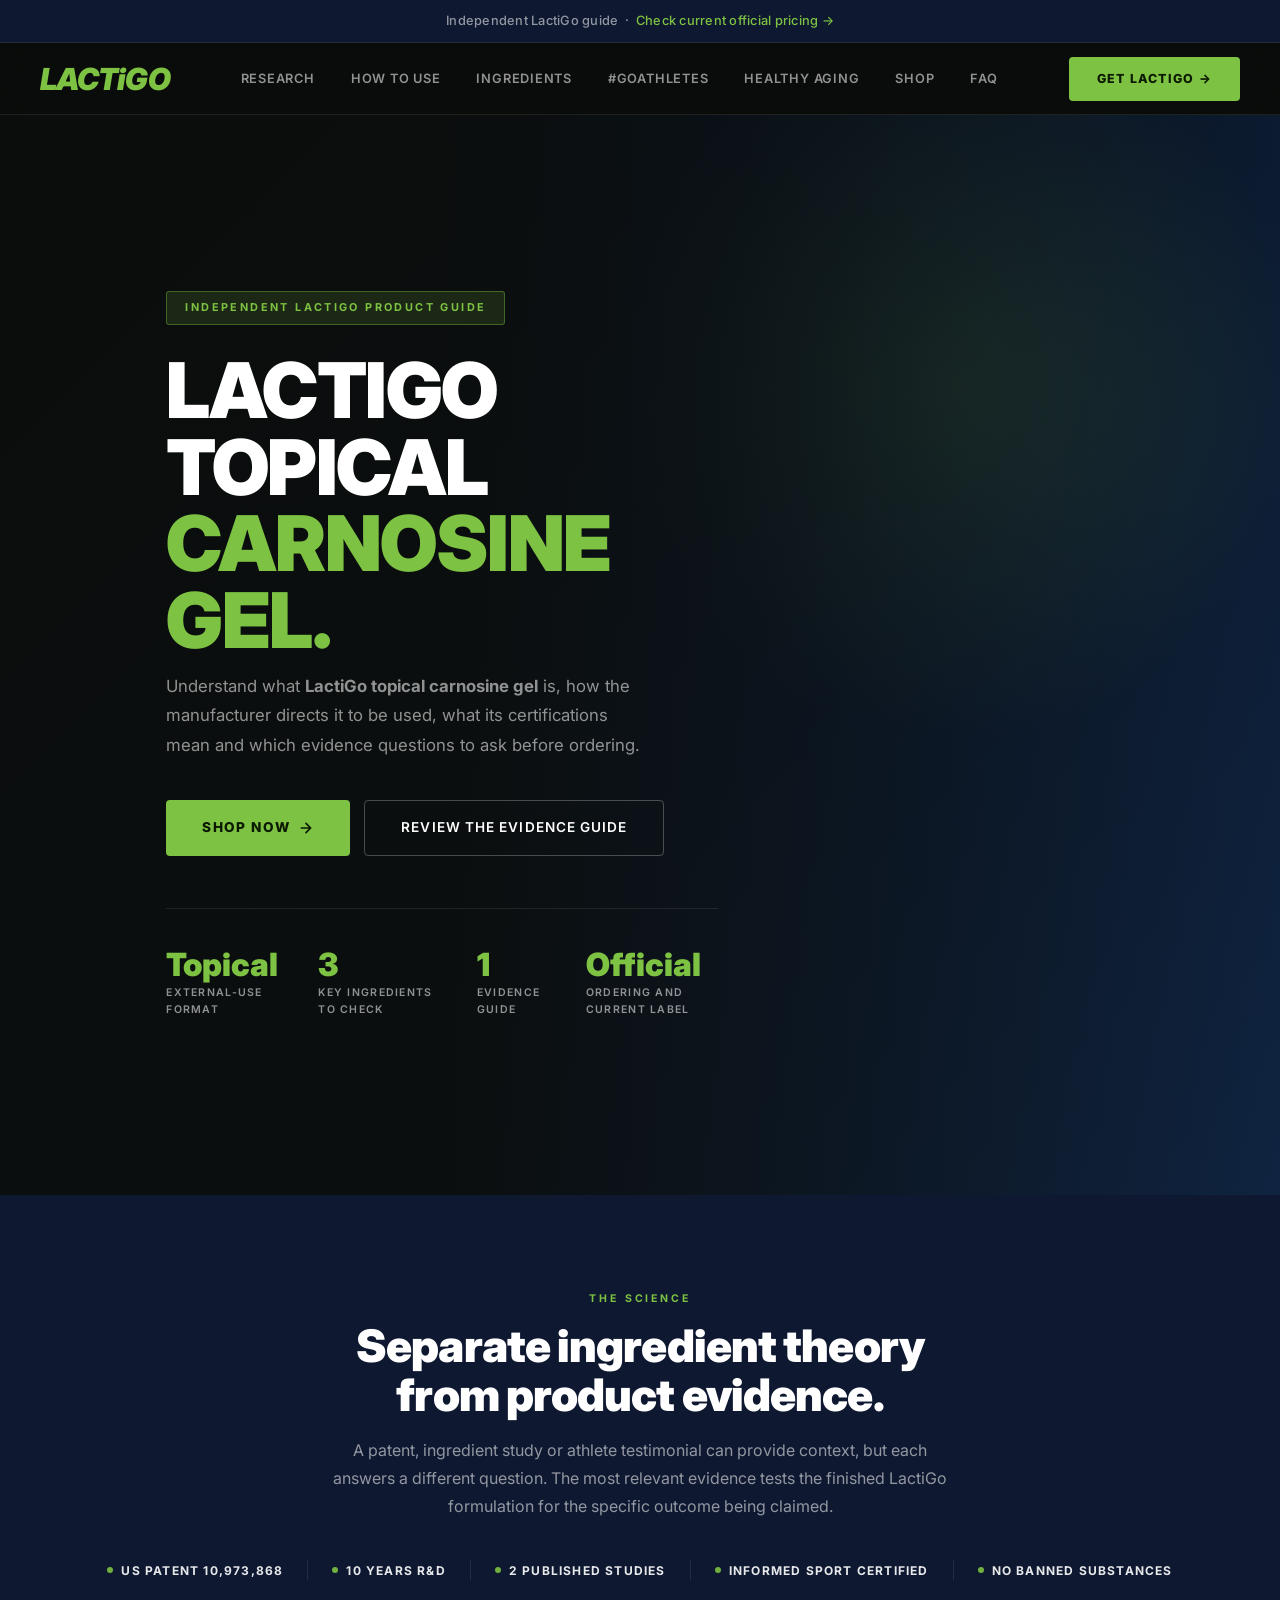
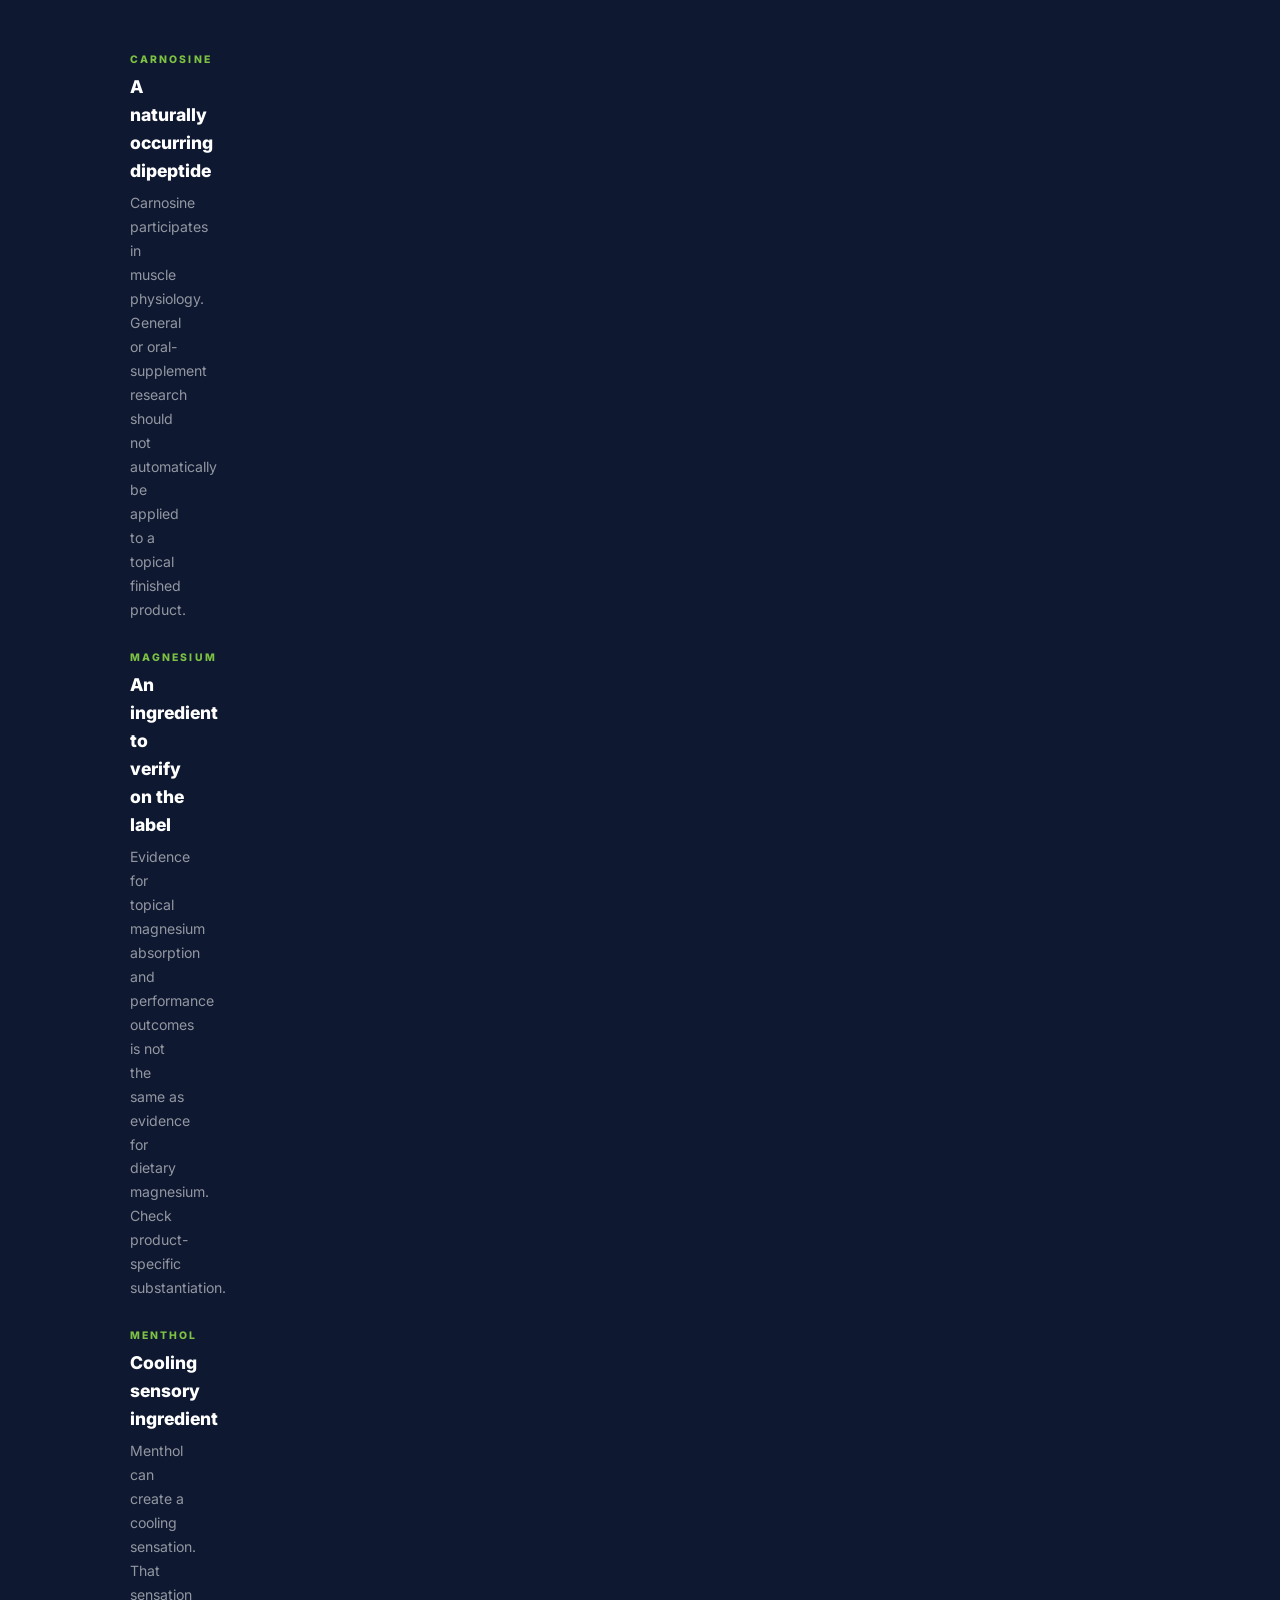
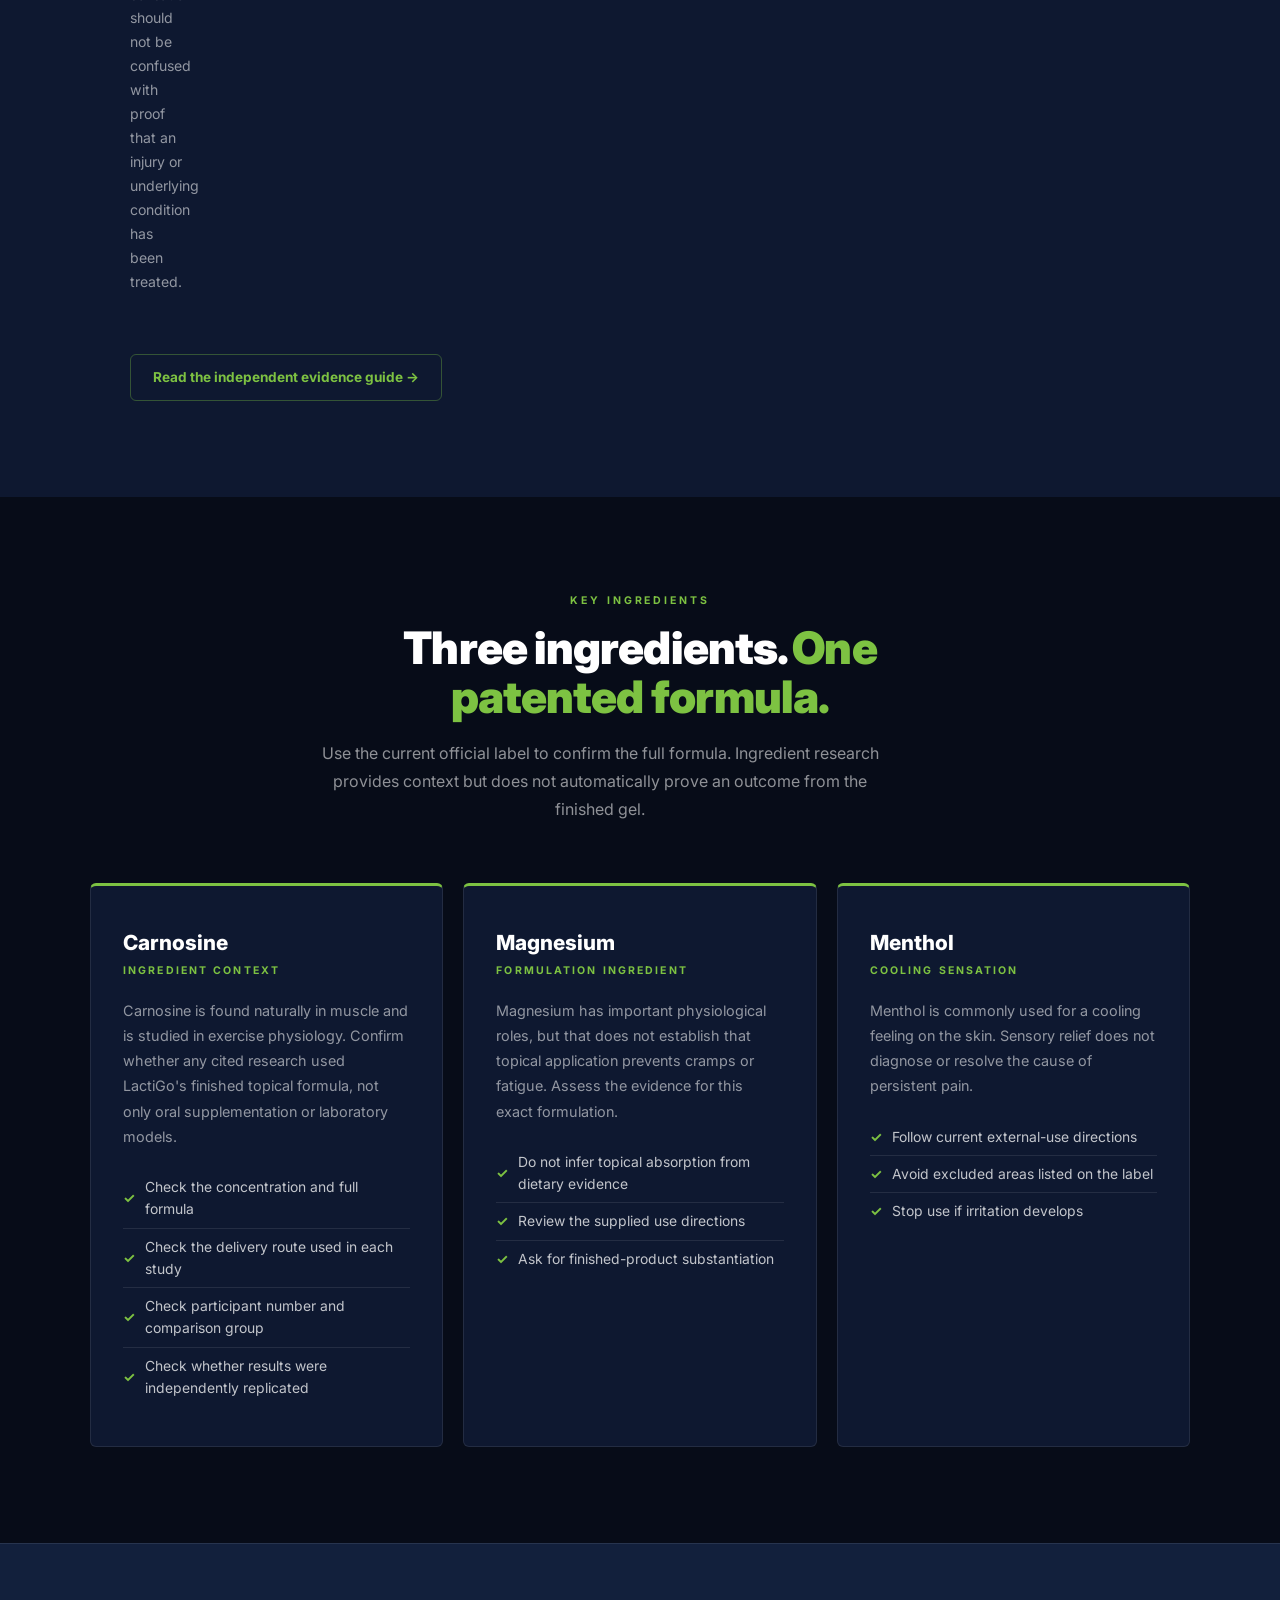
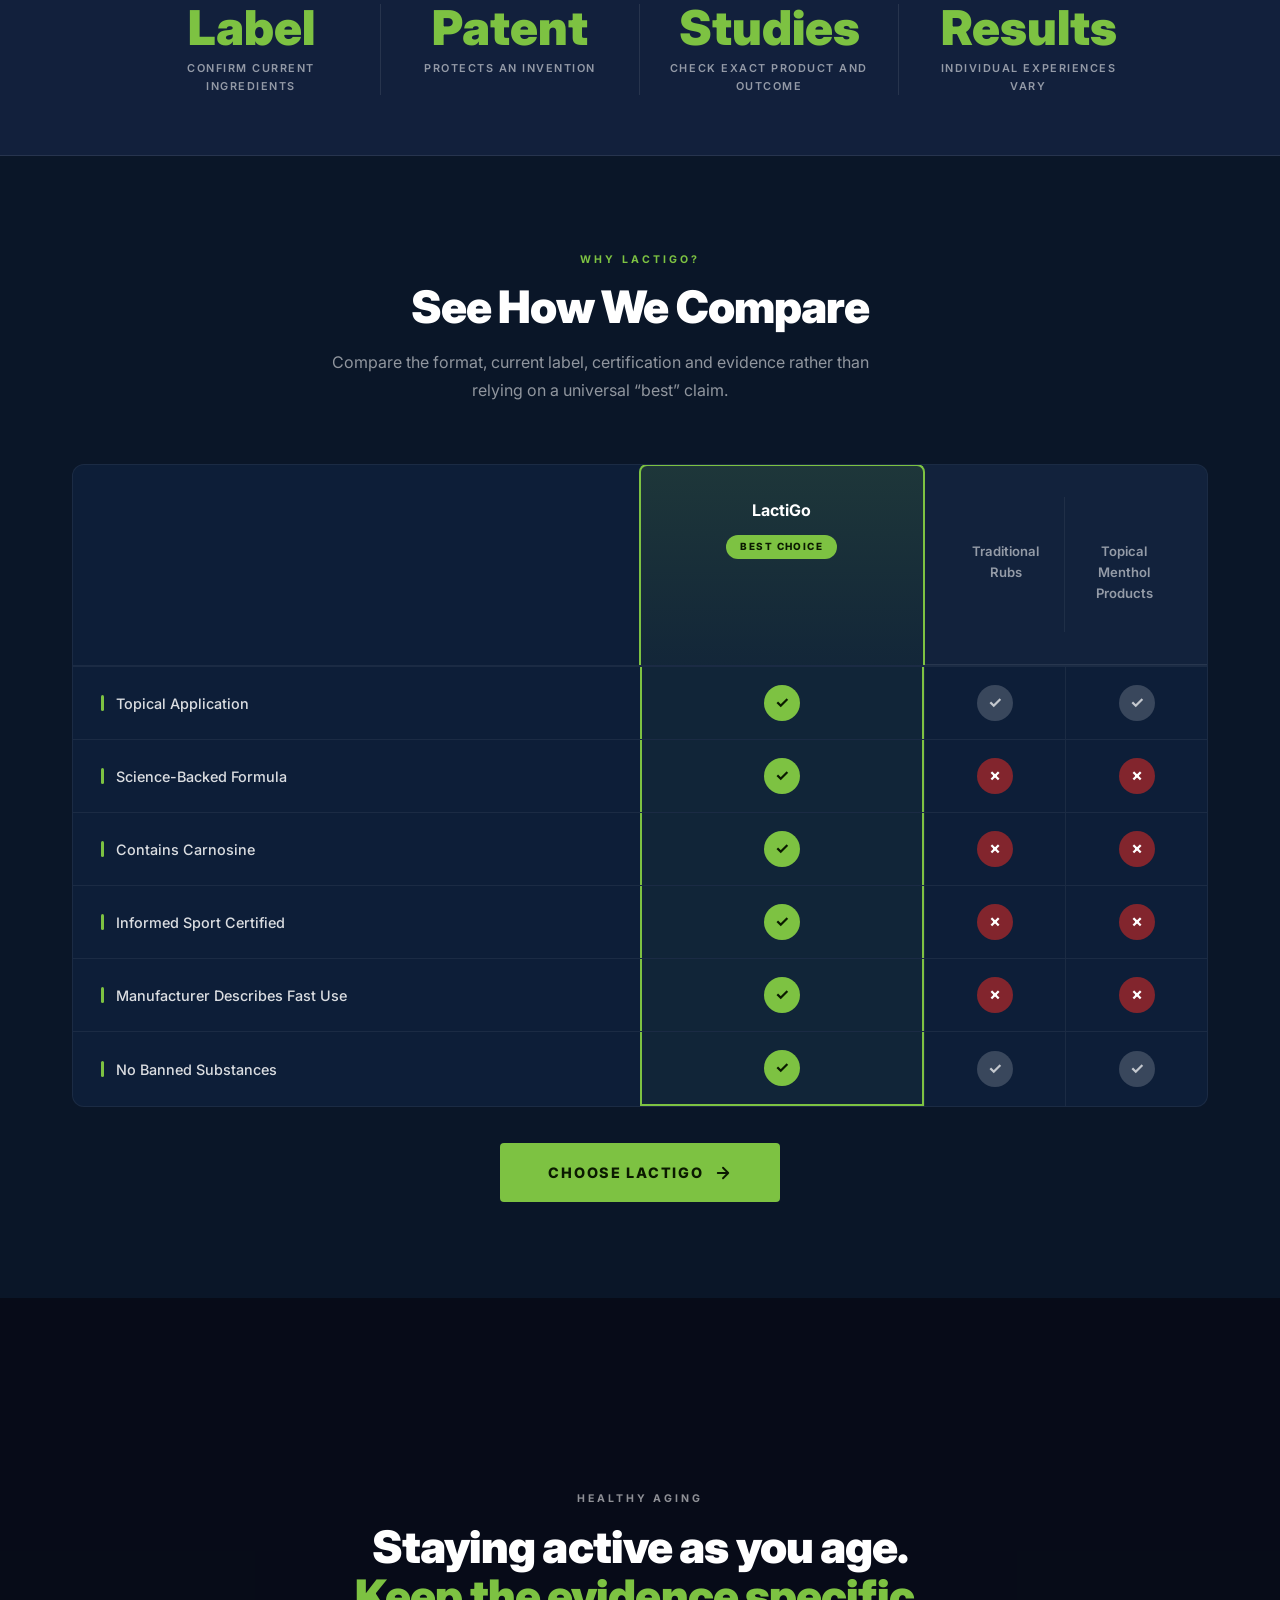
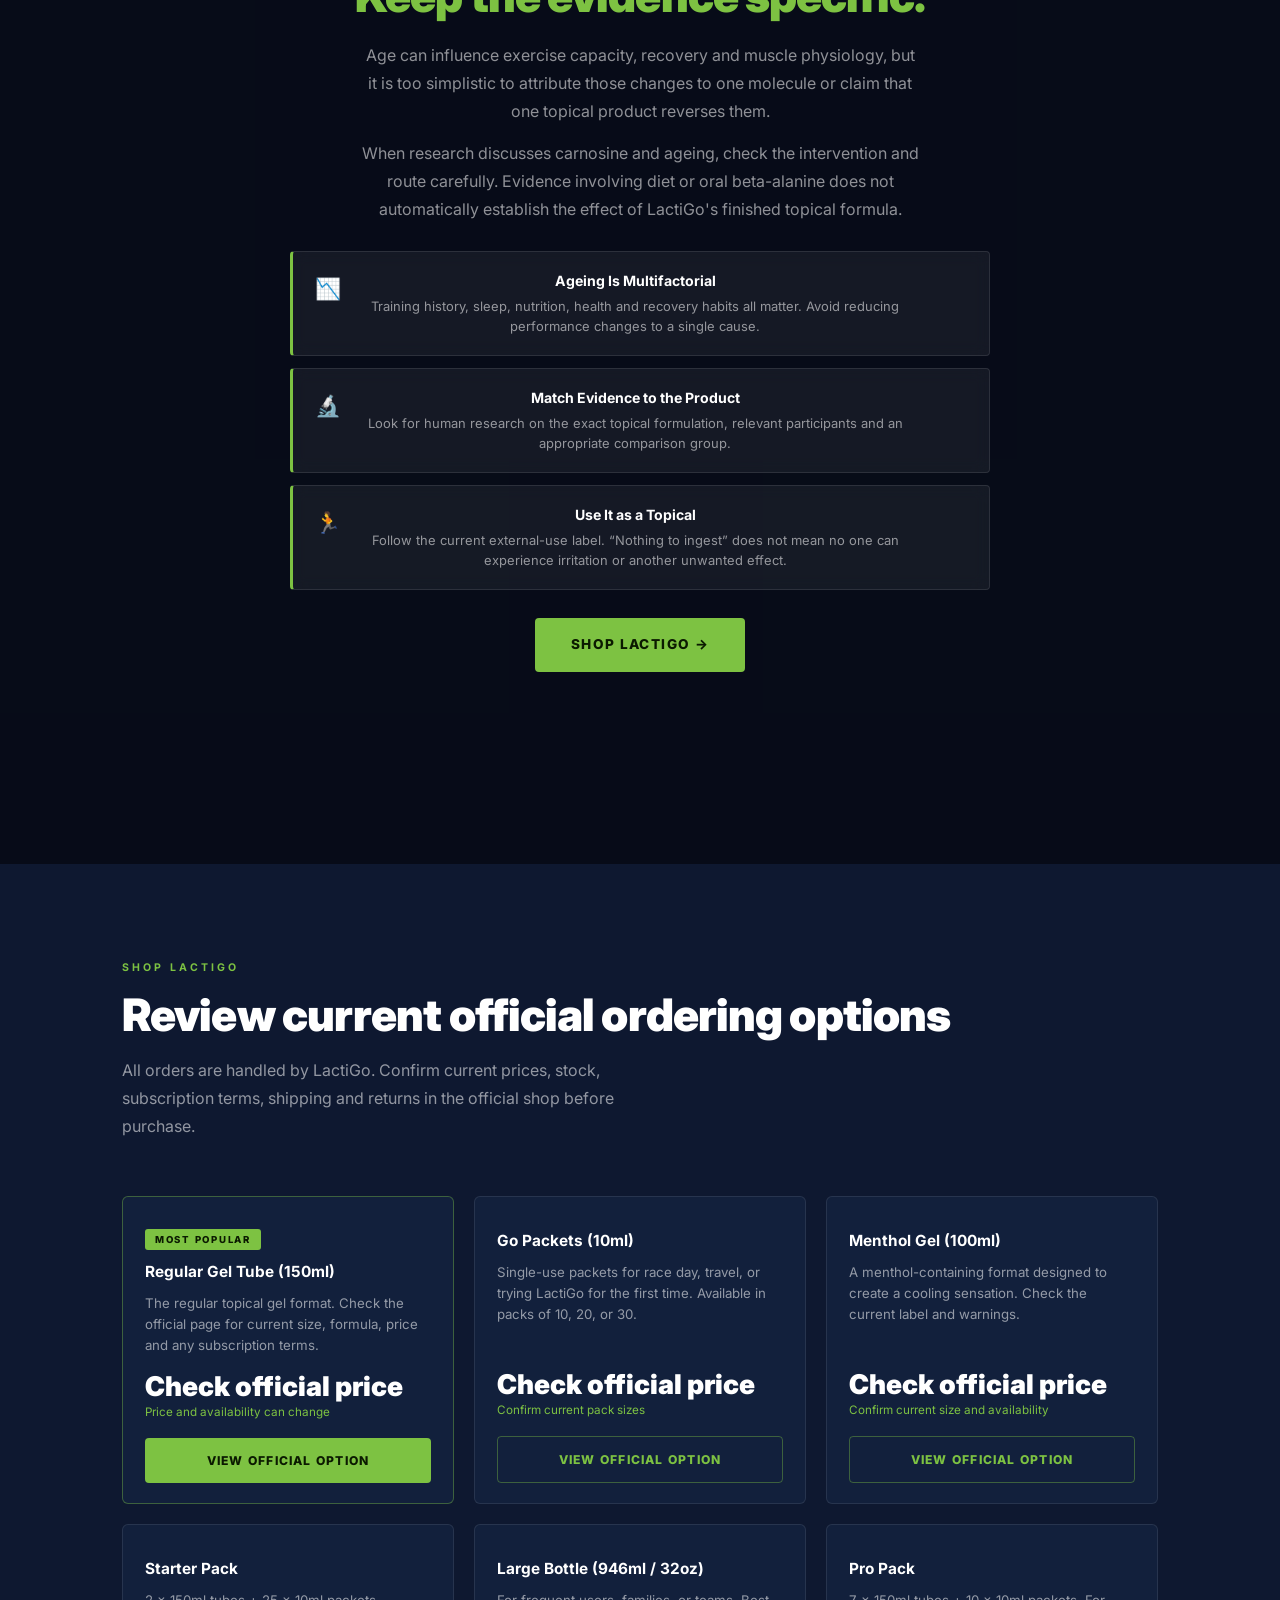
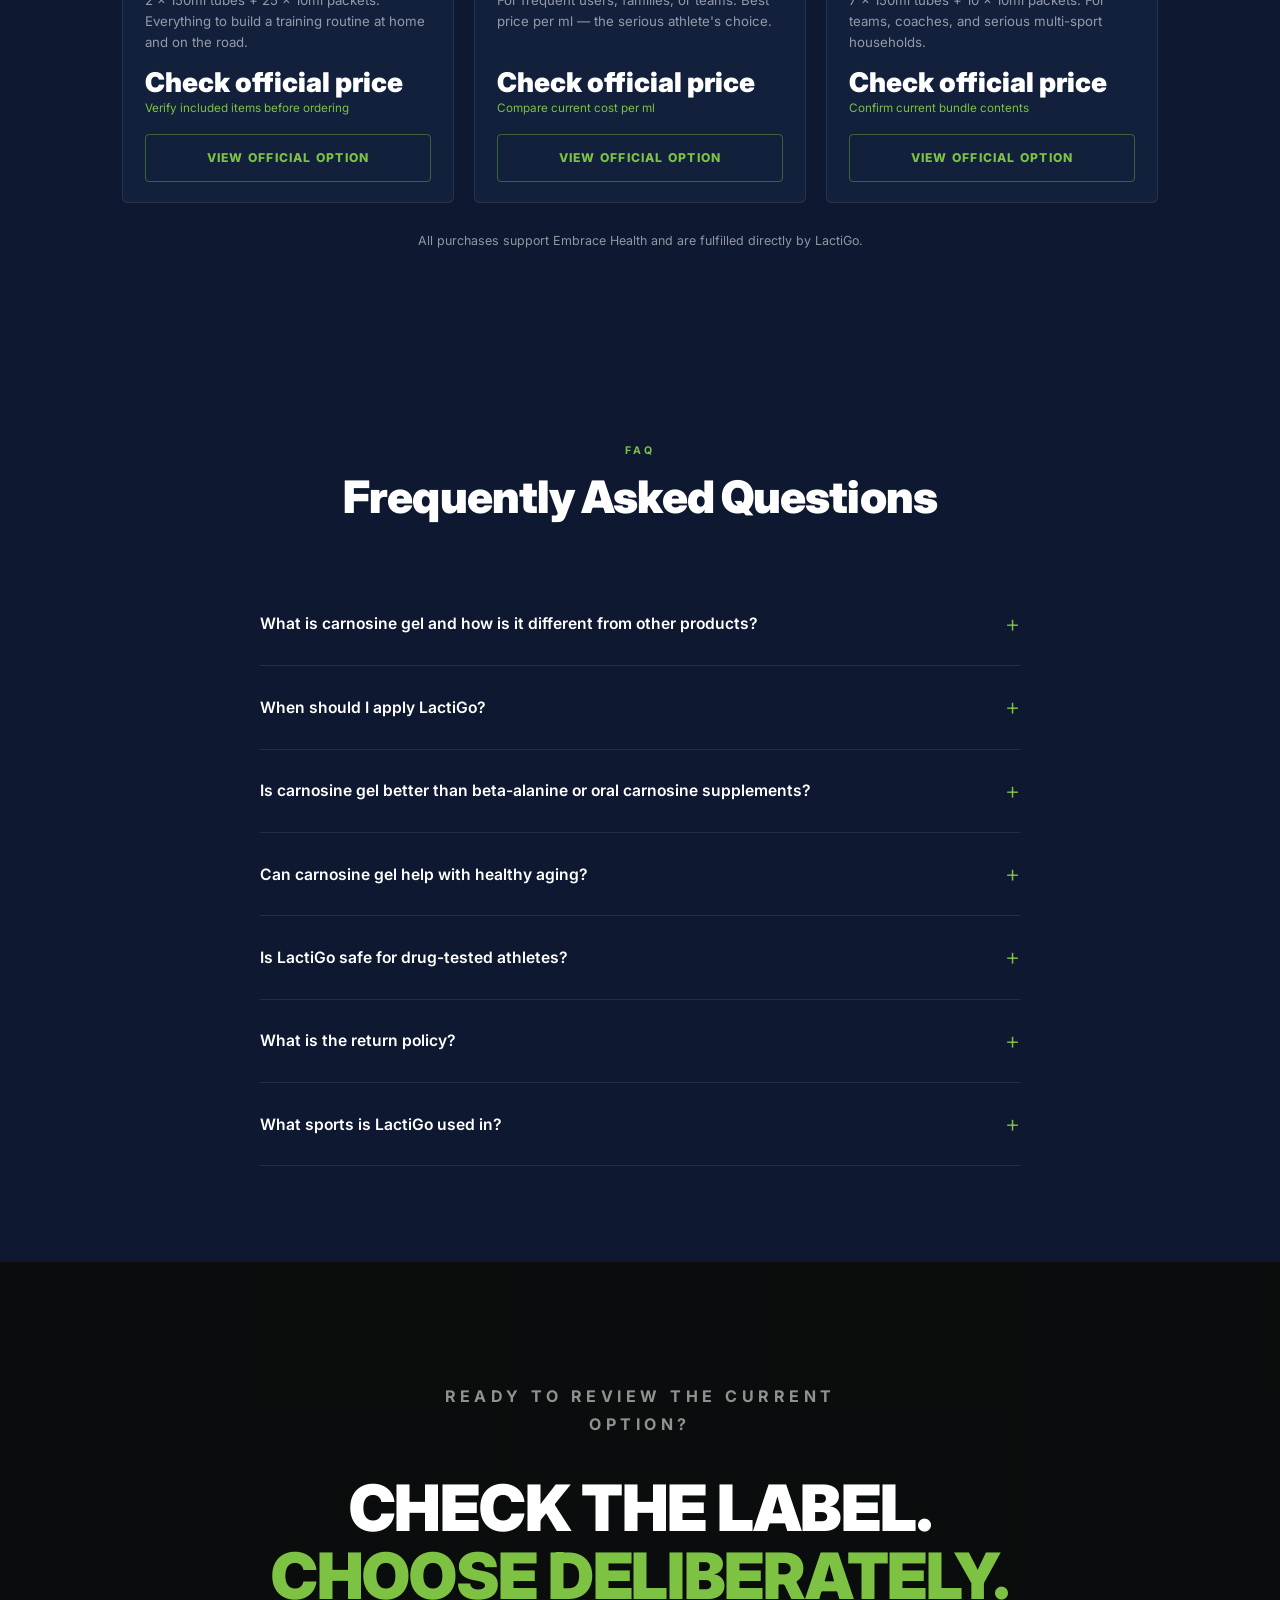
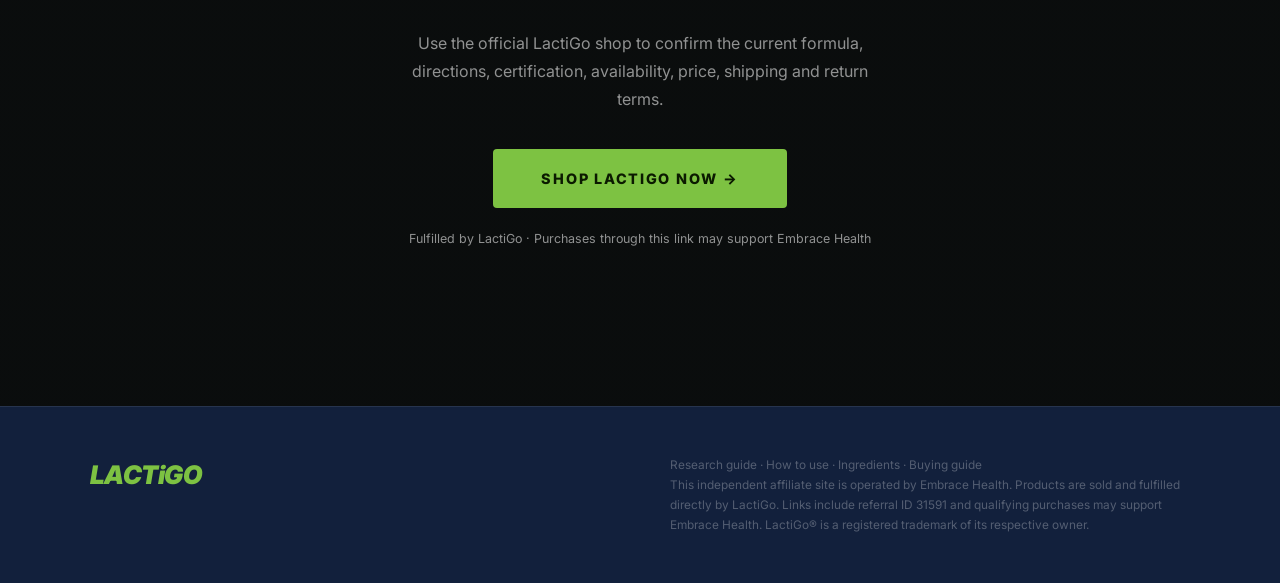
==== commit f122bfb8: "Align homepage heading with carnosine search intent" ====
--- a/index.html
+++ b/index.html
@@ -35,15 +35,18 @@
   <meta name="twitter:description" content="A practical guide to LactiGo ingredients, use, evidence and official ordering." />
   <meta name="twitter:image" content="https://www.lactigo.com/cdn/shop/files/Lactigo_cover_1.png?v=1767977994" />
 
-  <!-- Product Schema -->
+  <!-- Independent guide schema. Product rich-result markup is intentionally not
+       used because purchasing and current offers are controlled by LactiGo. -->
   <script type="application/ld+json">
   {
     "@context": "https://schema.org",
-    "@type": "Product",
-    "name": "LactiGo Topical Carnosine Gel",
-    "description": "A topical carnosine gel sold for use around exercise. Review the current label and product-specific evidence before use.",
-    "brand": { "@type": "Brand", "name": "LactiGo" },
-    "countryOfOrigin": { "@type": "Country", "name": "United States" },
+    "@type": "WebPage",
+    "name": "LactiGo topical carnosine gel: independent guide",
+    "description": "Independent guide to LactiGo ingredients, label directions, research questions and official ordering.",
+    "about": {
+      "@type": "Thing",
+      "name": "LactiGo Topical Carnosine Gel"
+    },
     "url": "https://carnosineperformance.com/",
     "image": "https://www.lactigo.com/cdn/shop/files/bc6ca320-5bf3-453b-a24e-c6f91c76d6a4.png?v=1778024173"
   }
@@ -553,9 +556,8 @@
     <div class="hero-content fade-up">
       <div class="hero-badge">Independent LactiGo Product Guide</div>
       <h1>
-        REFRESH.<br />
-        RESTORE.<br />
-        <span class="green">RE-ENERGIZE.</span>
+        LACTIGO TOPICAL<br />
+        <span class="green">CARNOSINE GEL.</span>
       </h1>
       <p class="hero-sub">Understand what <strong>LactiGo topical carnosine gel</strong> is, how the manufacturer directs it to be used, what its certifications mean and which evidence questions to ask before ordering.</p>
       <div class="hero-btns">
